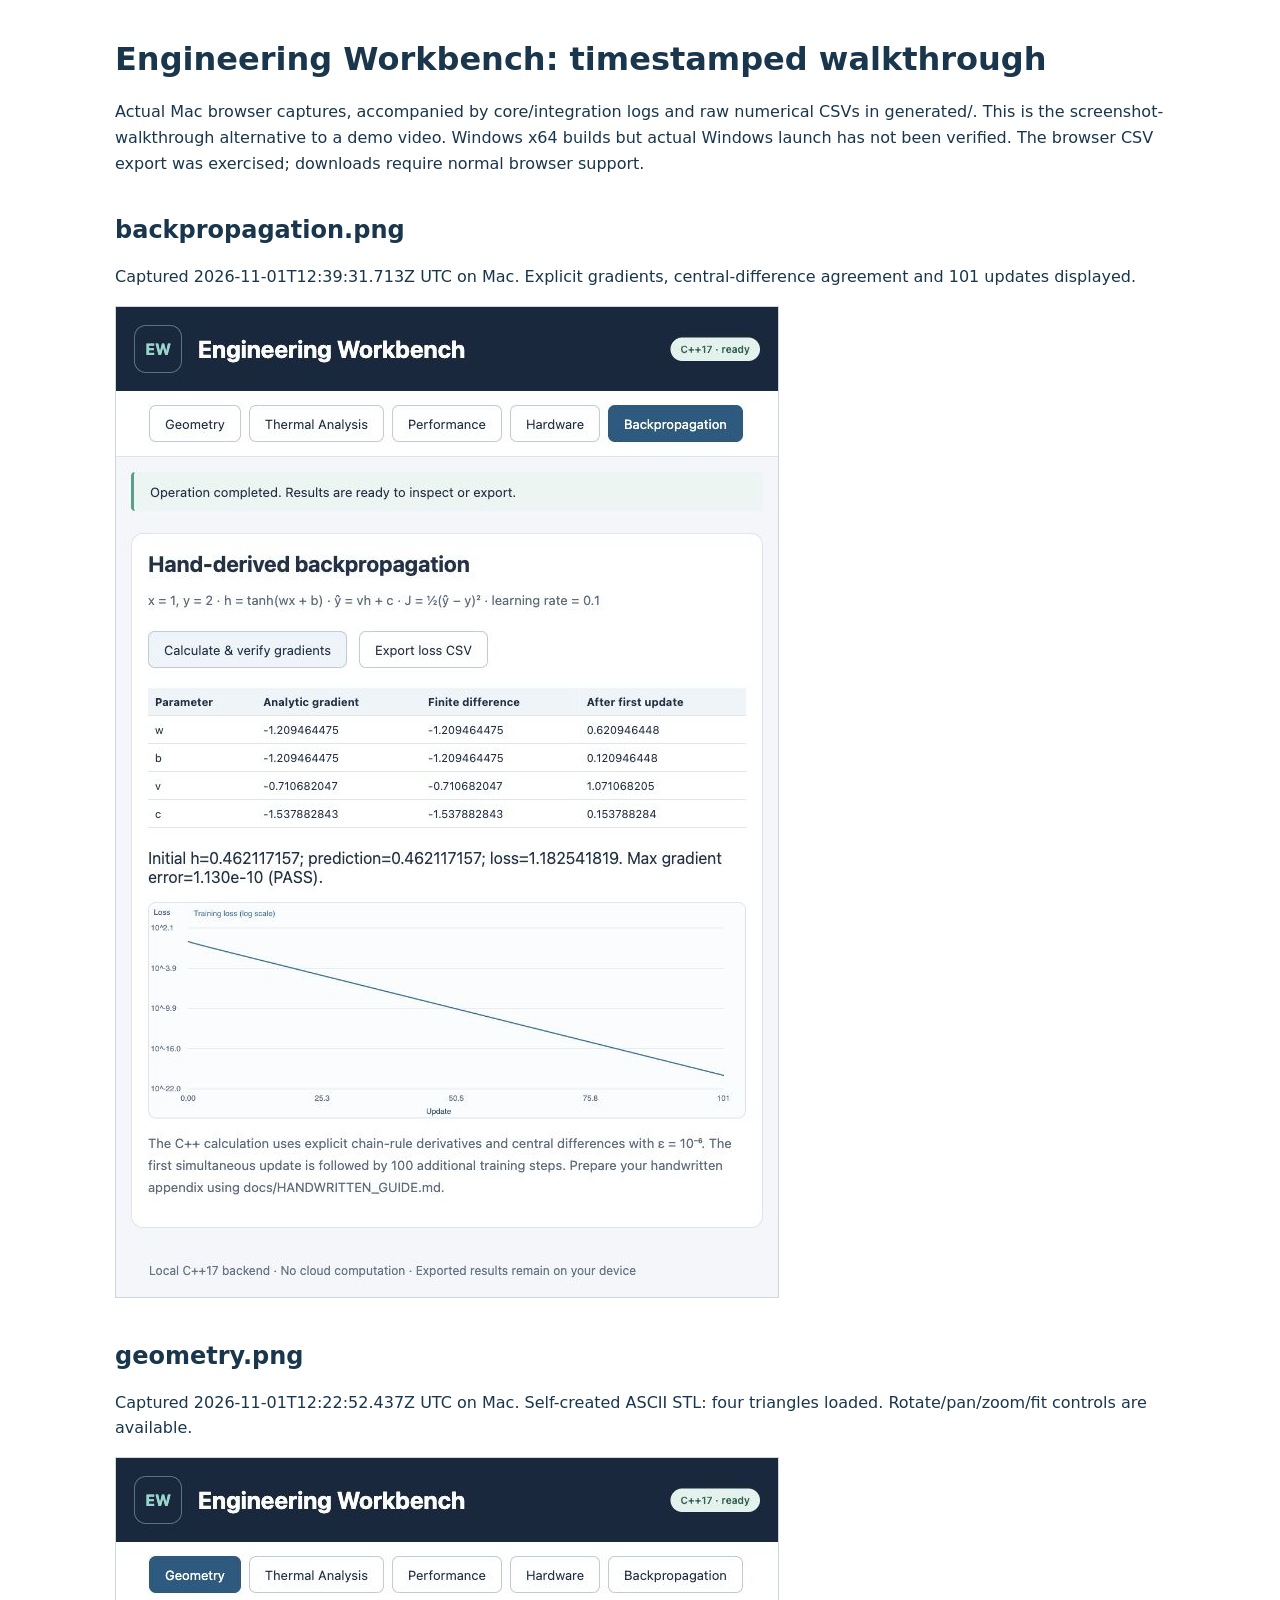
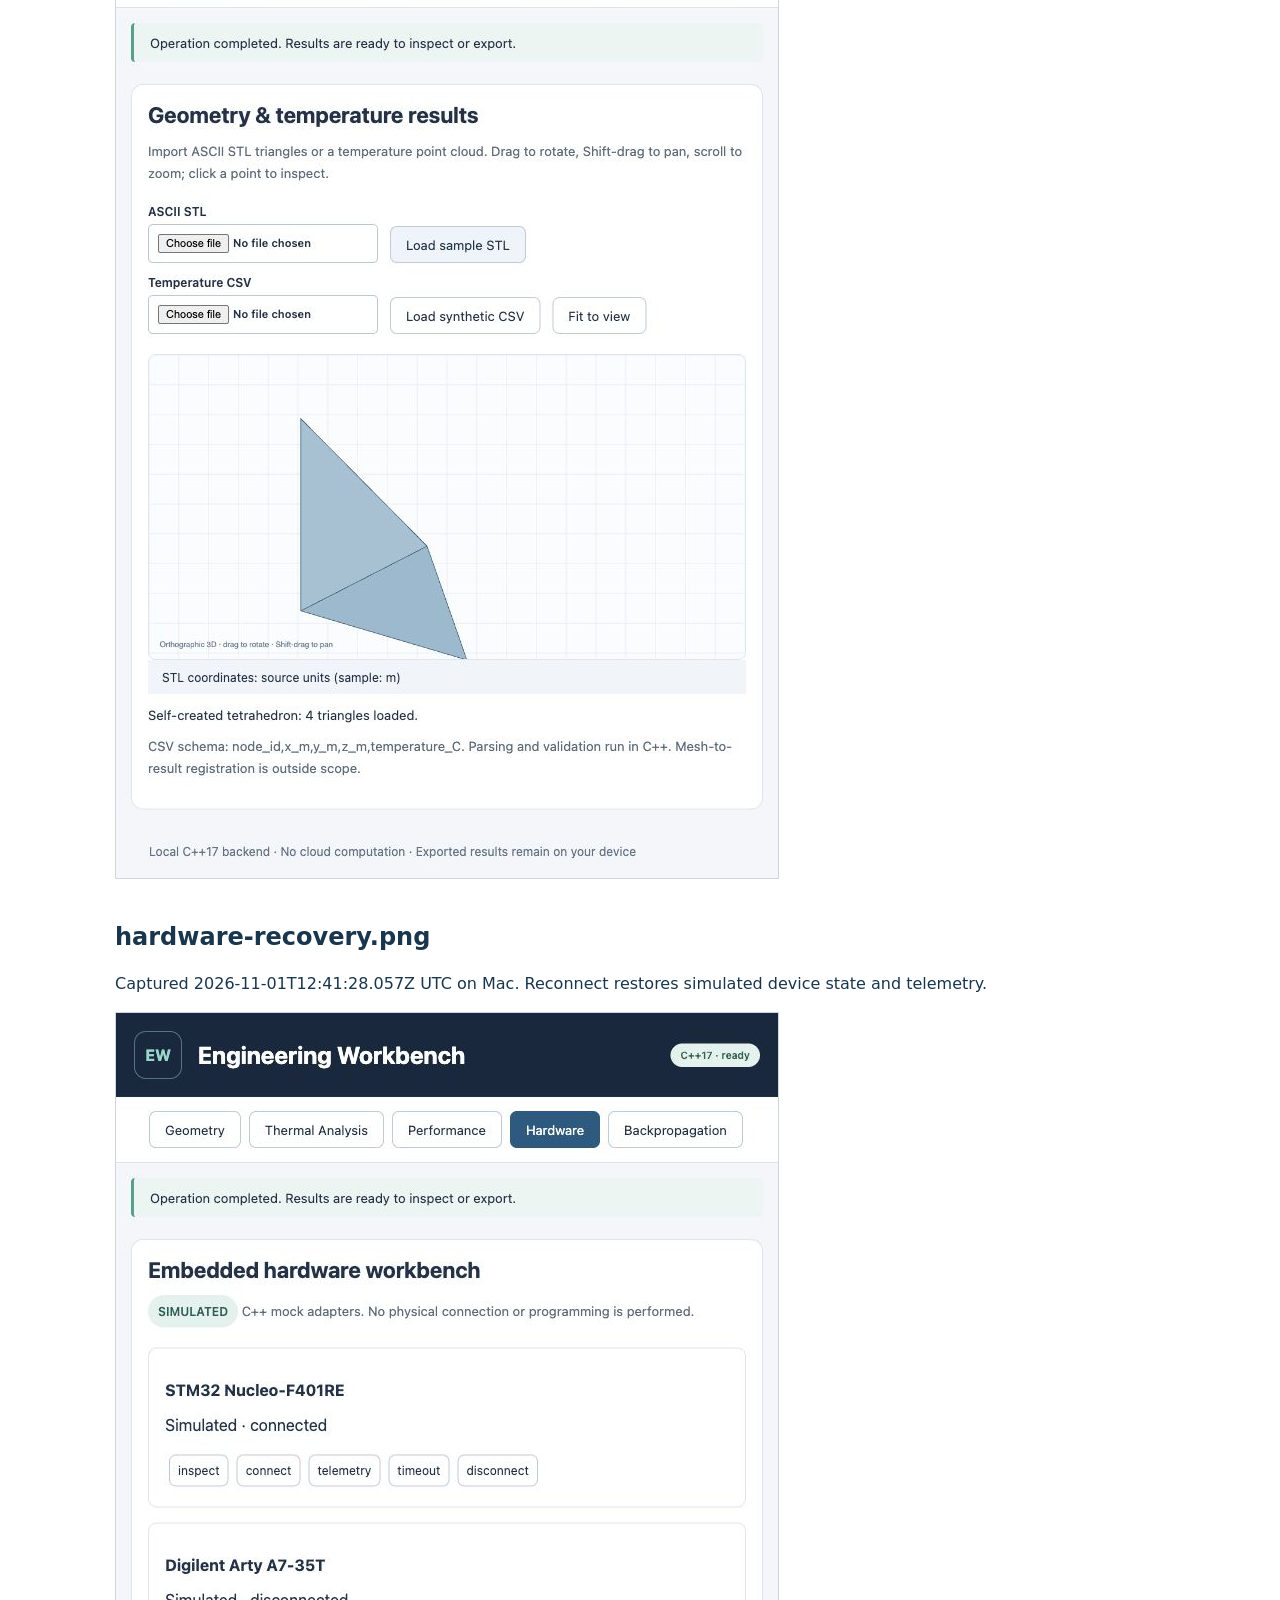
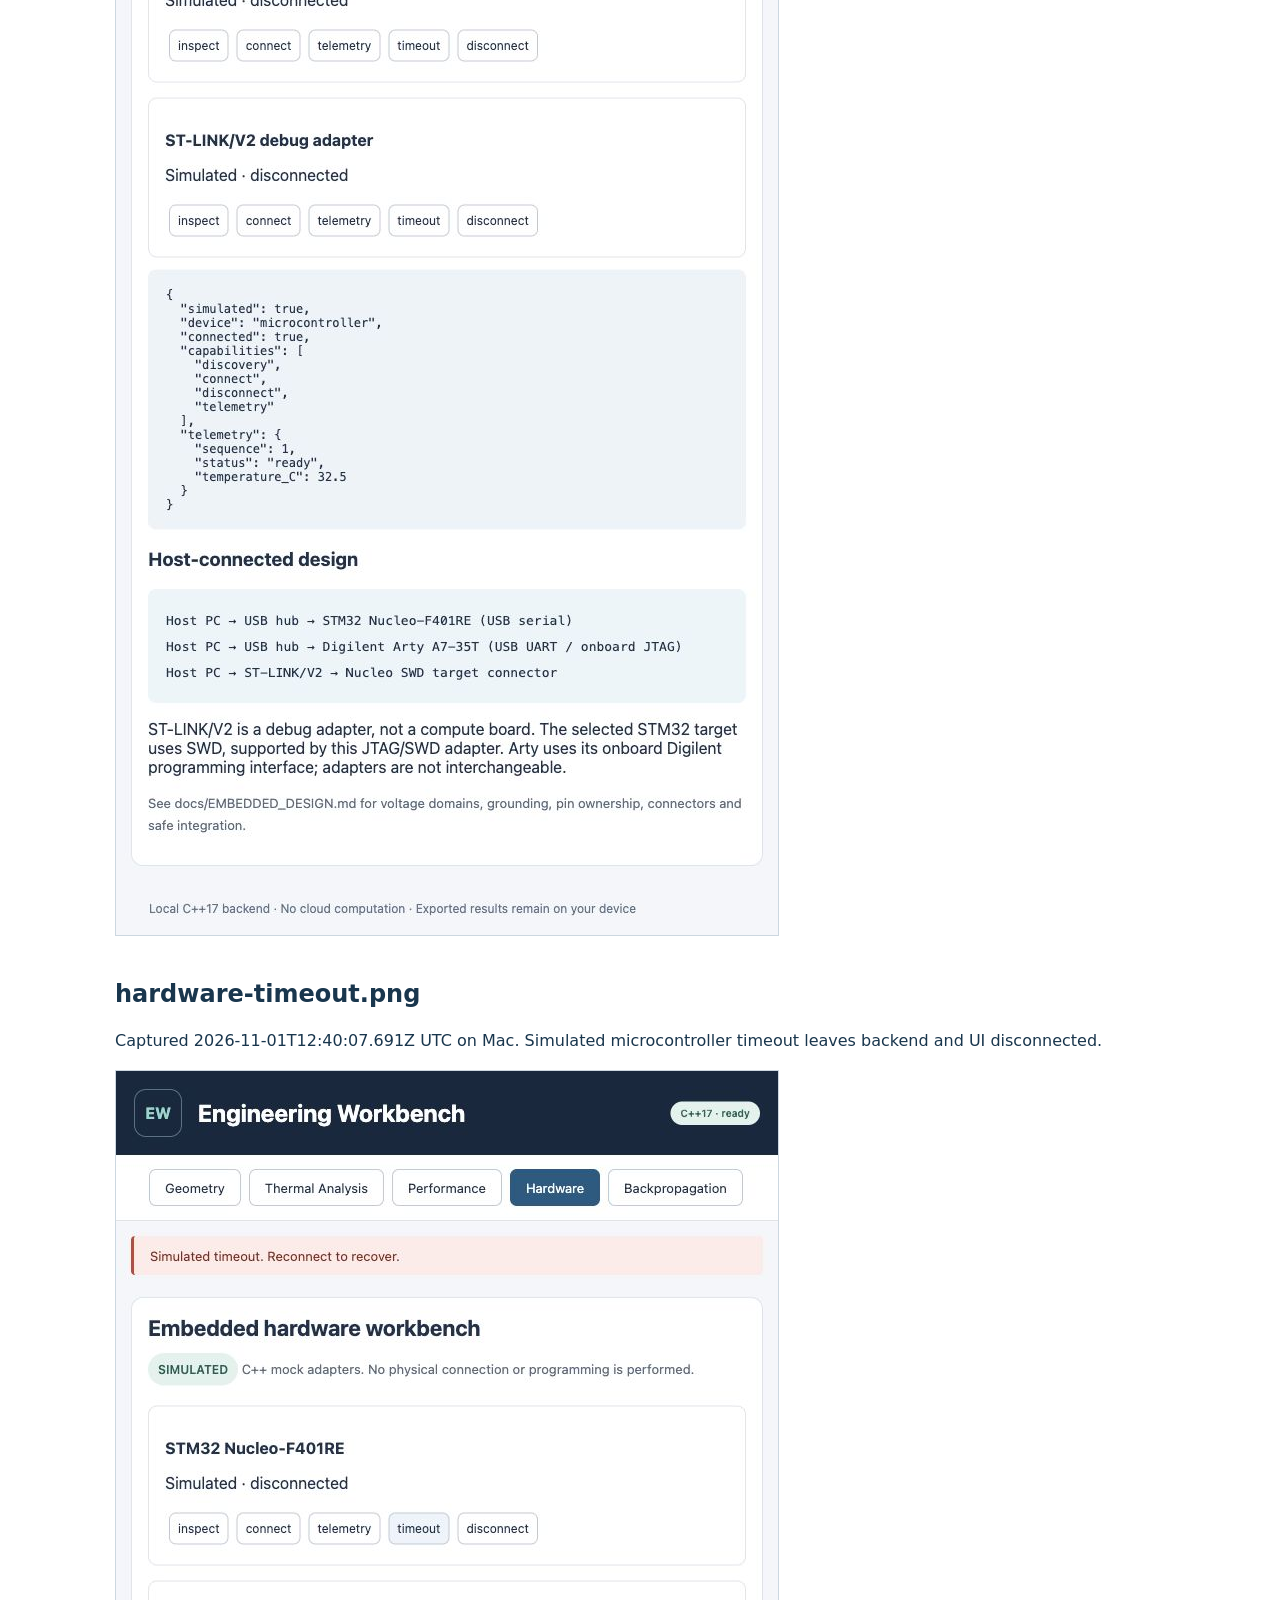
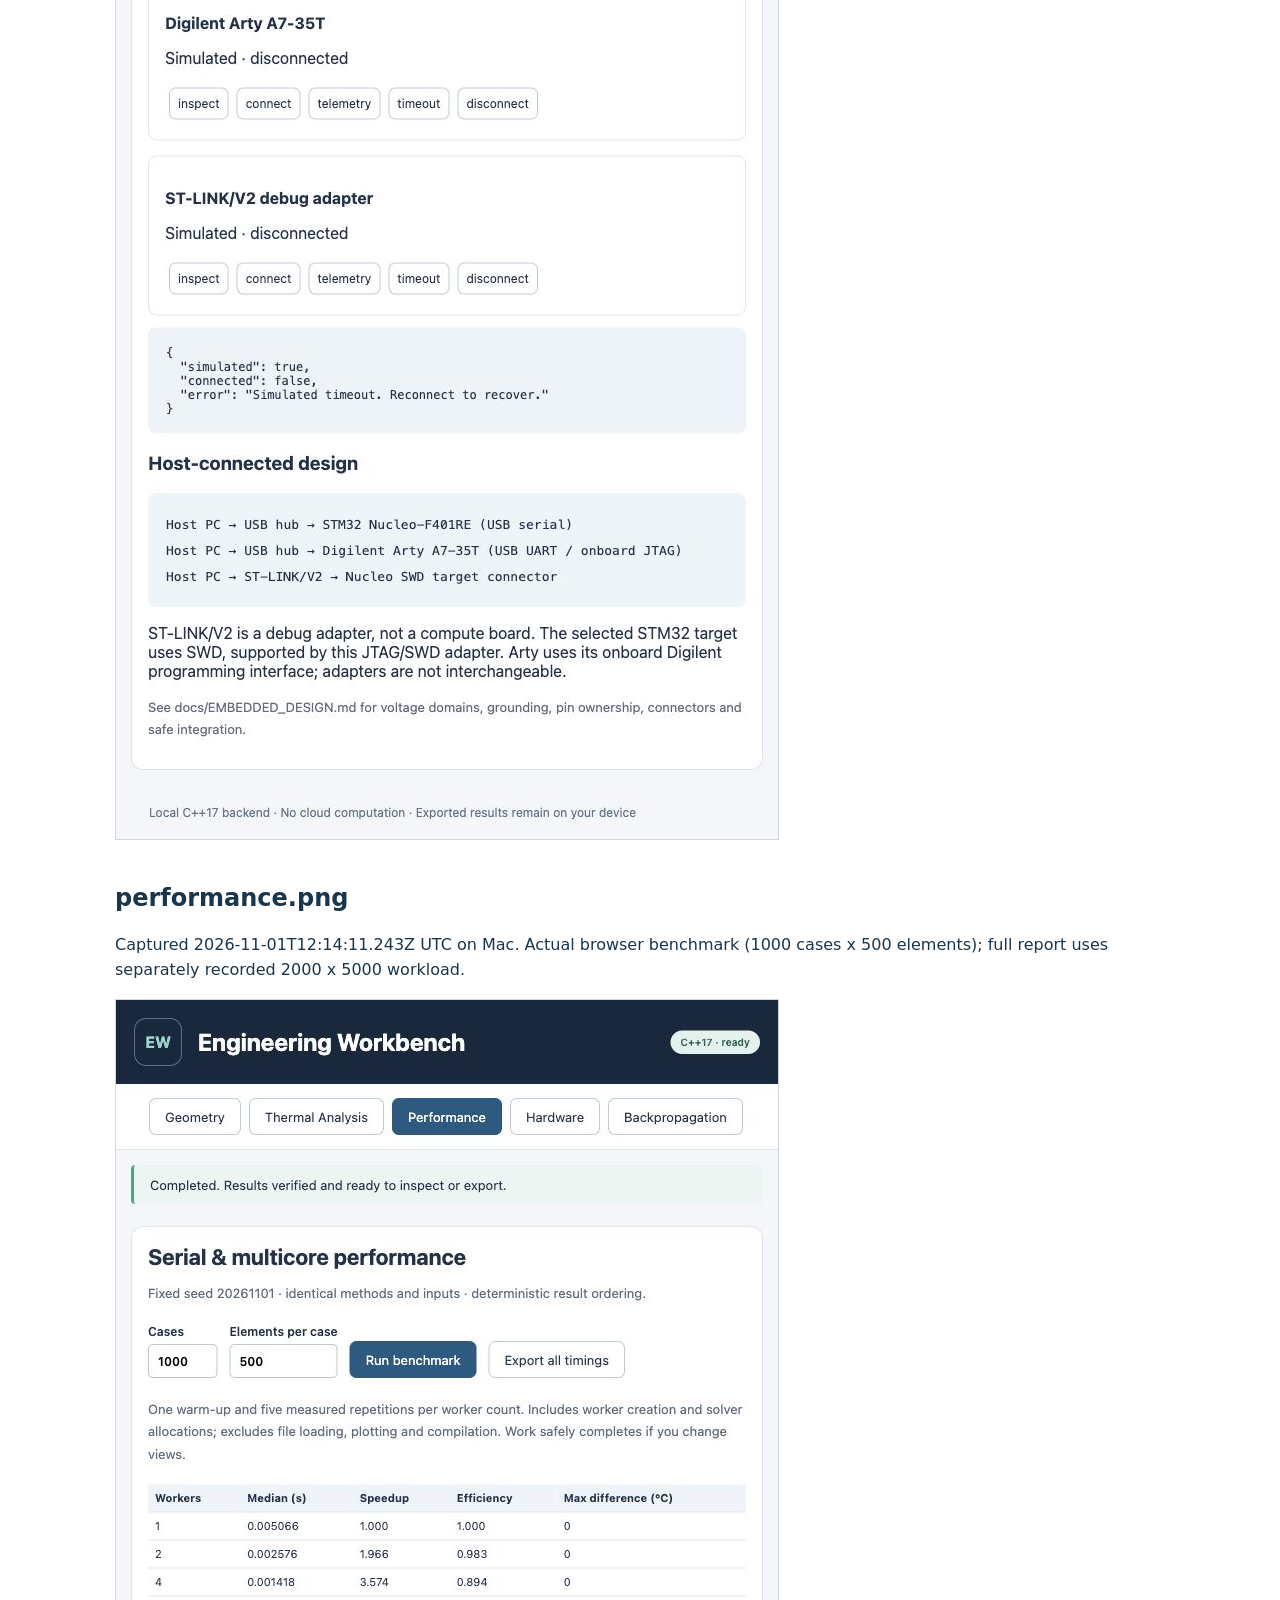
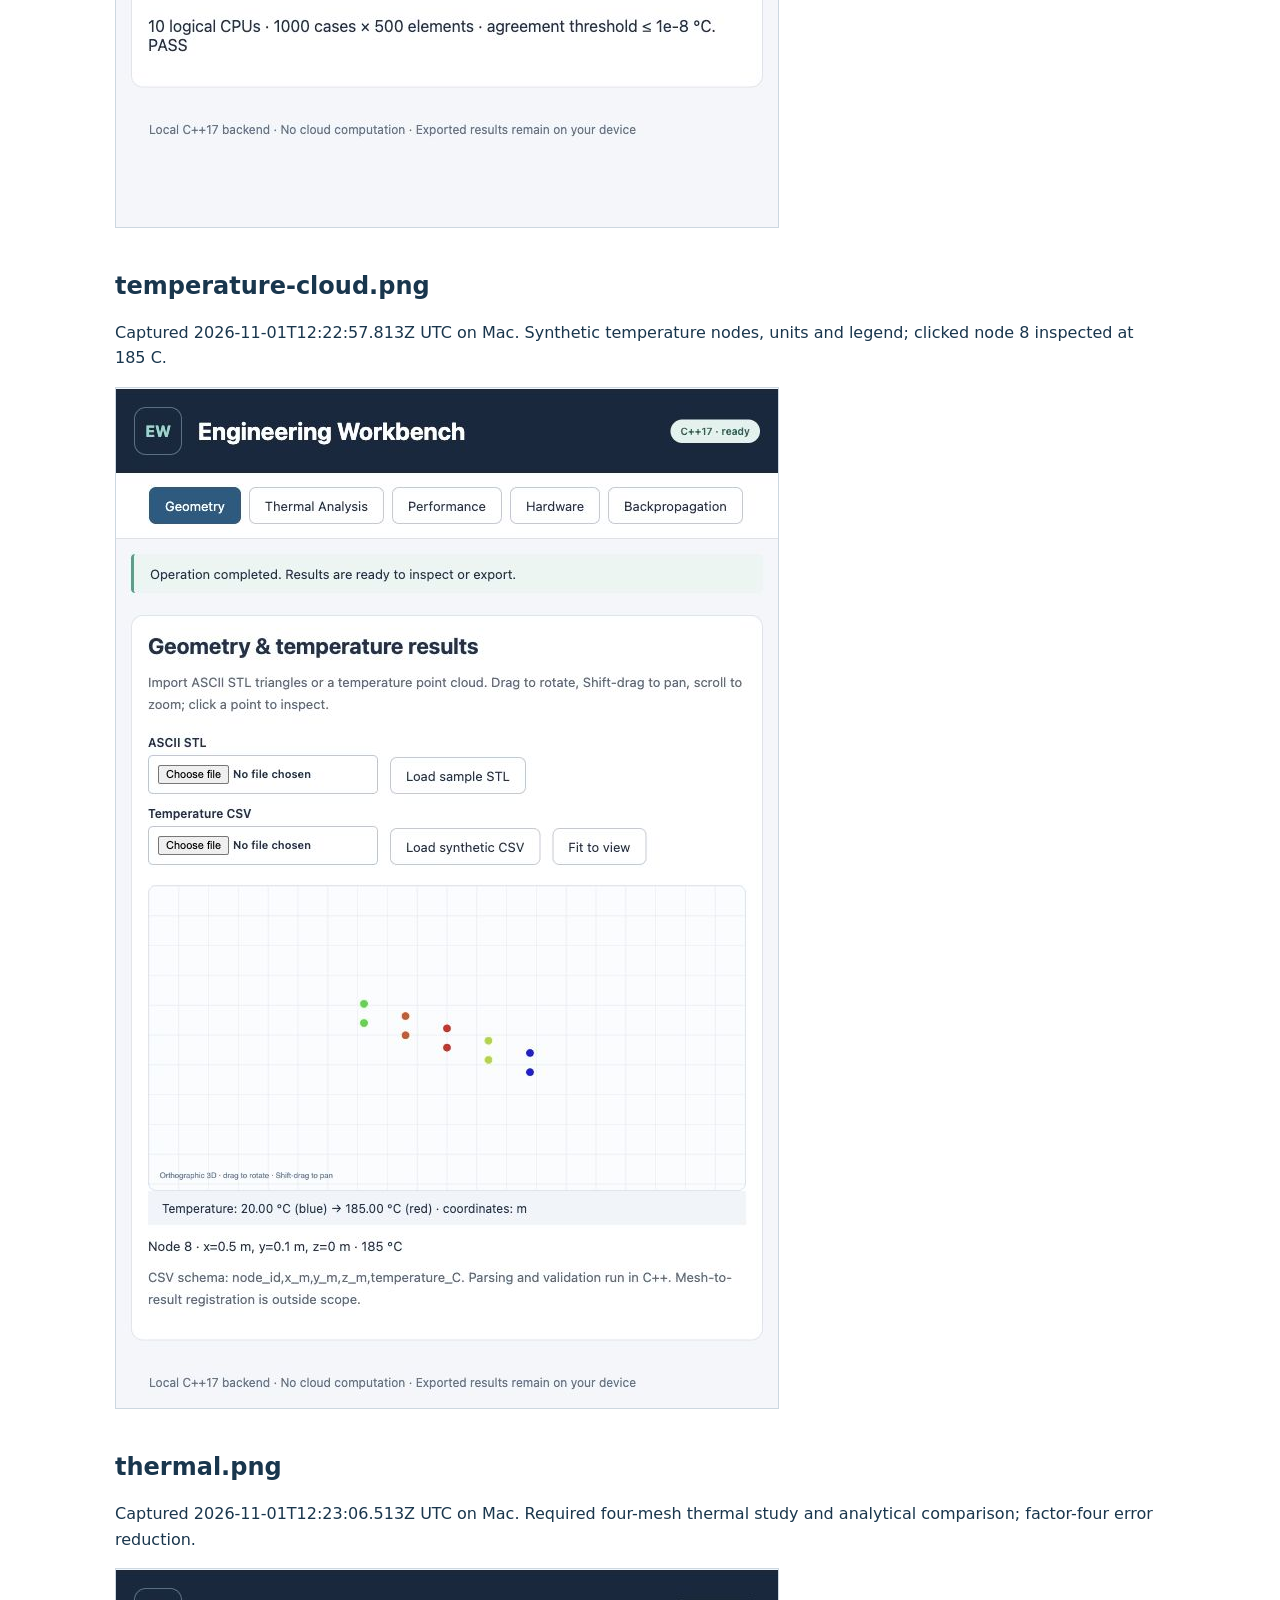
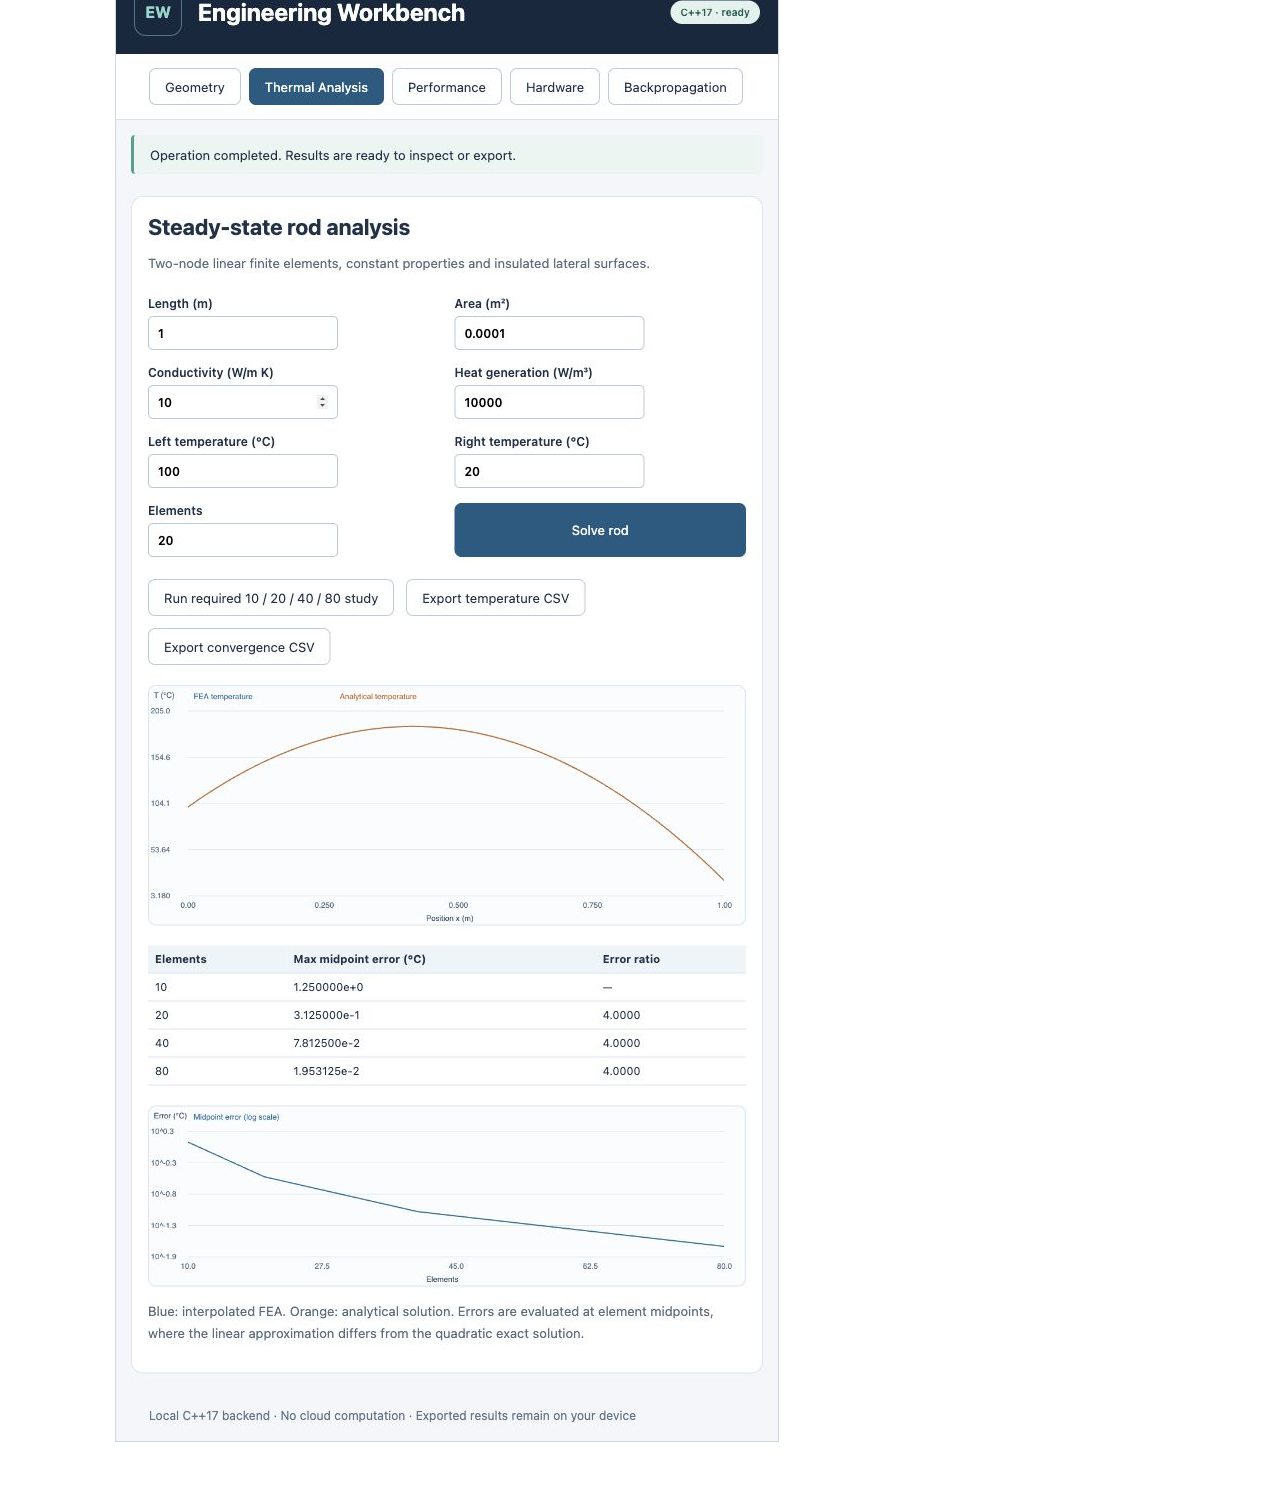
==== results/WALKTHROUGH.html @ 18261612 "Review integration, harden inputs, verify recovery and add reproducible evidence" ====
<!doctype html><html lang="en"><meta charset="utf-8"><title>Workbench demonstration evidence</title><style>body{font:16px system-ui;max-width:1050px;margin:40px auto;color:#19364d}img{max-width:100%;border:1px solid #ccd7e0}section{margin:40px 0}p{line-height:1.6}</style><h1>Engineering Workbench: timestamped walkthrough</h1><p>Actual Mac browser captures, accompanied by core/integration logs and raw numerical CSVs in generated/. This is the screenshot-walkthrough alternative to a demo video. Windows x64 builds but actual Windows launch has not been verified. The browser CSV export was exercised; downloads require normal browser support.</p><section><h2>backpropagation.png</h2><p>Captured 2026-11-01T12:39:31.713Z UTC on Mac. Explicit gradients, central-difference agreement and 101 updates displayed.</p><img src="screenshots/backpropagation.png" alt="backpropagation.png"></section>
<section><h2>geometry.png</h2><p>Captured 2026-11-01T12:22:52.437Z UTC on Mac. Self-created ASCII STL: four triangles loaded. Rotate/pan/zoom/fit controls are available.</p><img src="screenshots/geometry.png" alt="geometry.png"></section>
<section><h2>hardware-recovery.png</h2><p>Captured 2026-11-01T12:41:28.057Z UTC on Mac. Reconnect restores simulated device state and telemetry.</p><img src="screenshots/hardware-recovery.png" alt="hardware-recovery.png"></section>
<section><h2>hardware-timeout.png</h2><p>Captured 2026-11-01T12:40:07.691Z UTC on Mac. Simulated microcontroller timeout leaves backend and UI disconnected.</p><img src="screenshots/hardware-timeout.png" alt="hardware-timeout.png"></section>
<section><h2>performance.png</h2><p>Captured 2026-11-01T12:14:11.243Z UTC on Mac. Actual browser benchmark (1000 cases x 500 elements); full report uses separately recorded 2000 x 5000 workload.</p><img src="screenshots/performance.png" alt="performance.png"></section>
<section><h2>temperature-cloud.png</h2><p>Captured 2026-11-01T12:22:57.813Z UTC on Mac. Synthetic temperature nodes, units and legend; clicked node 8 inspected at 185 C.</p><img src="screenshots/temperature-cloud.png" alt="temperature-cloud.png"></section>
<section><h2>thermal.png</h2><p>Captured 2026-11-01T12:23:06.513Z UTC on Mac. Required four-mesh thermal study and analytical comparison; factor-four error reduction.</p><img src="screenshots/thermal.png" alt="thermal.png"></section></html>
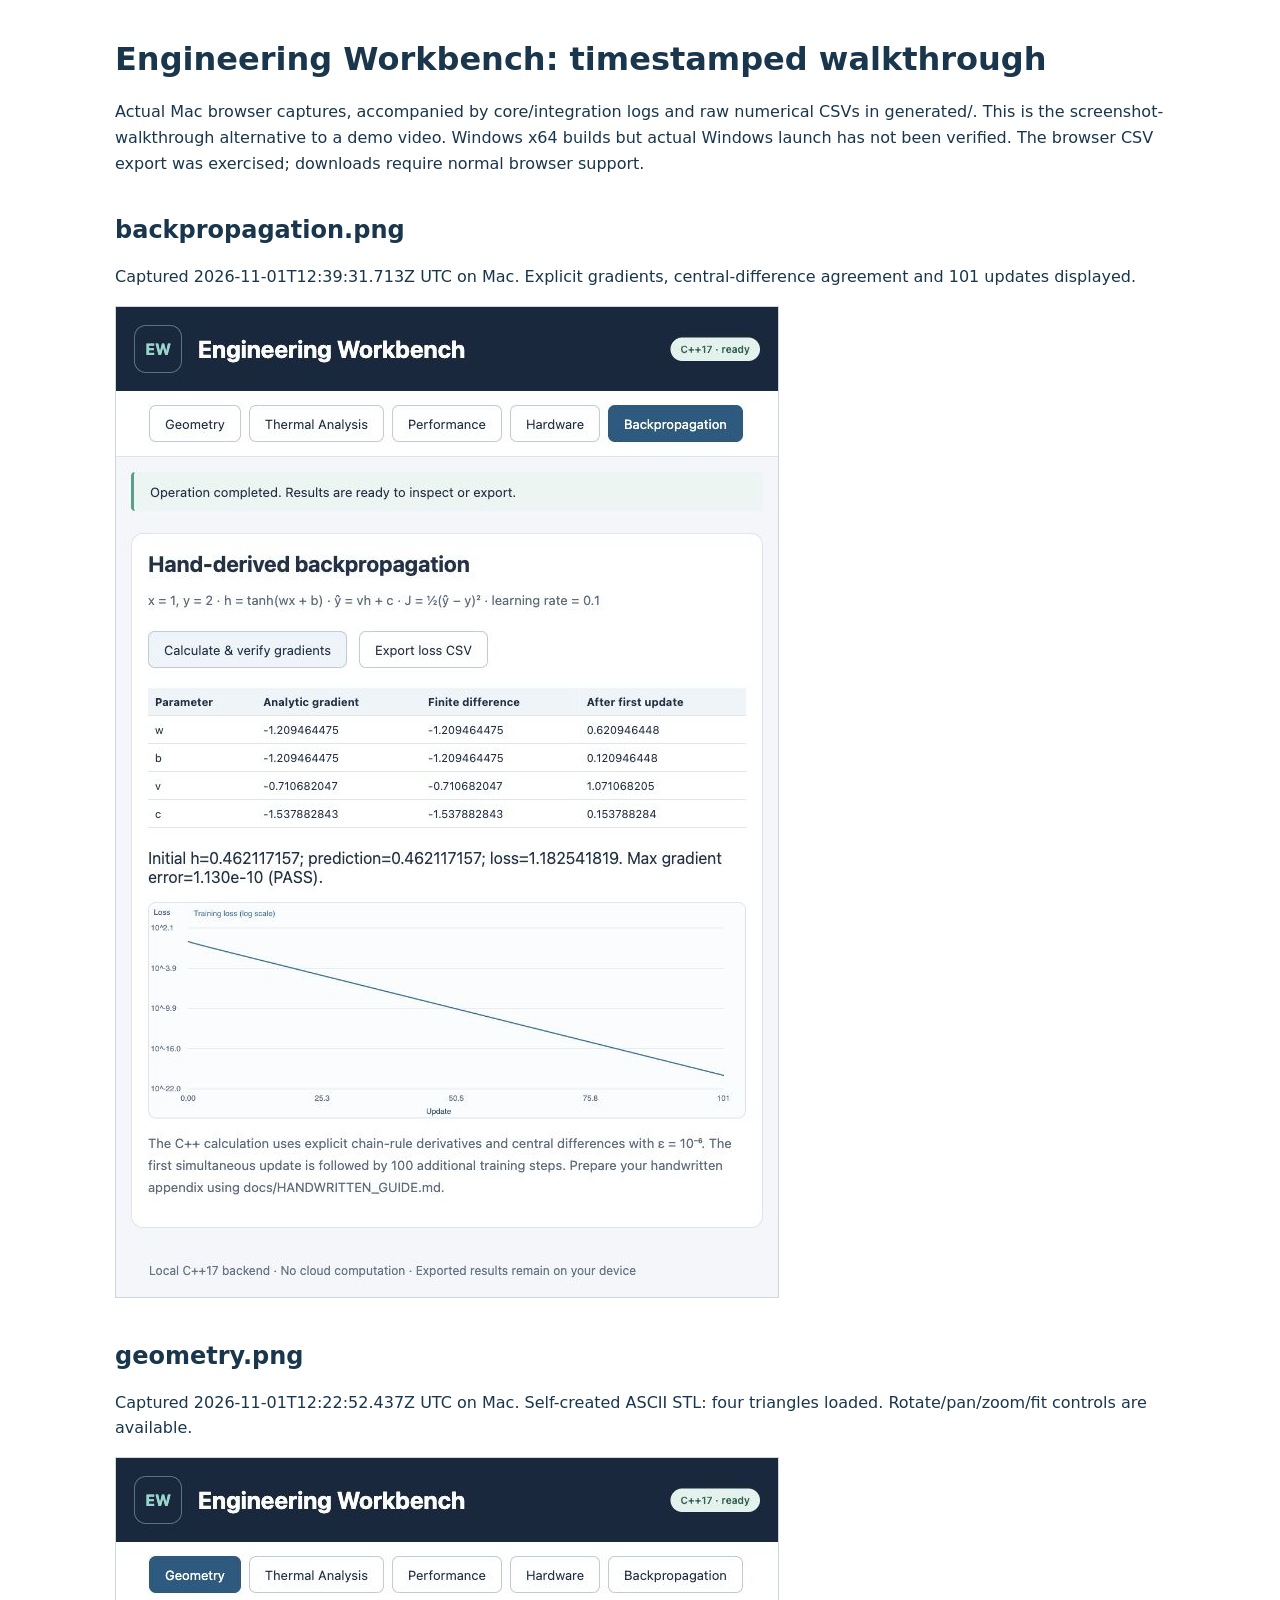
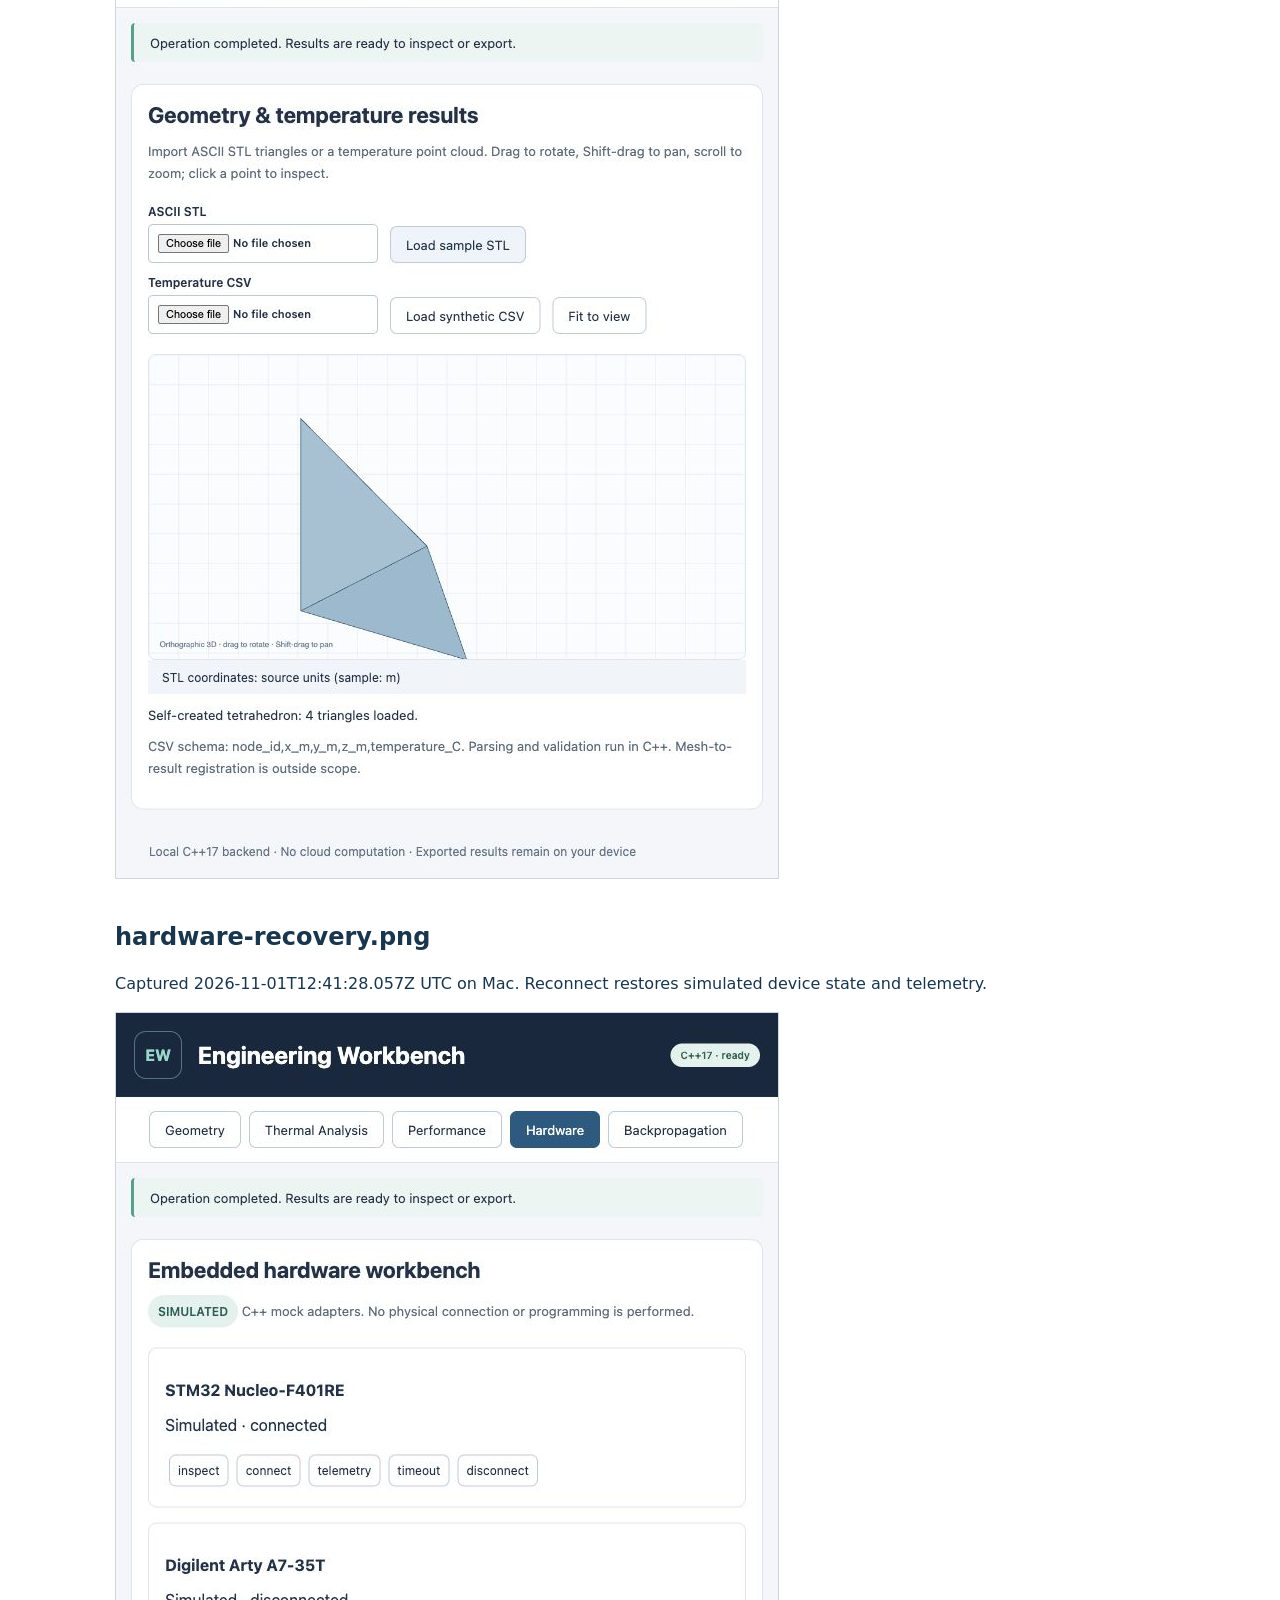
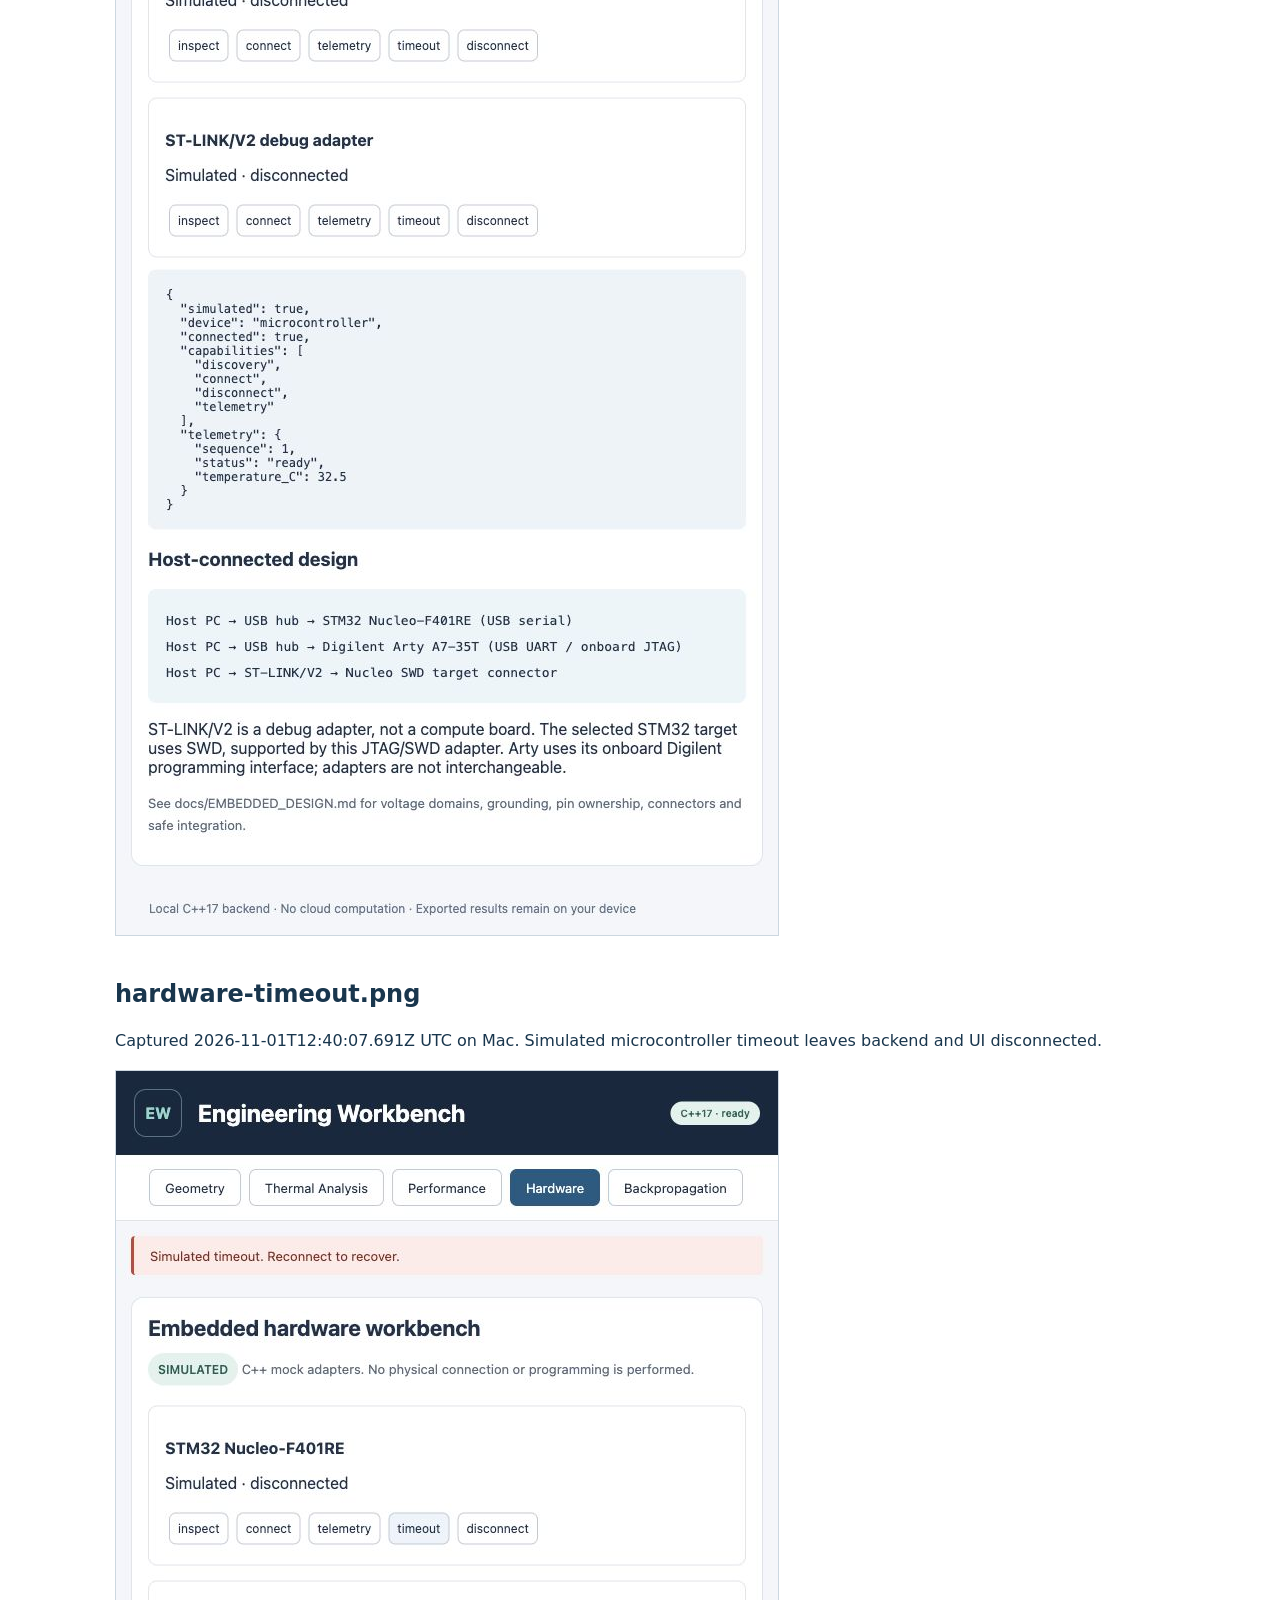
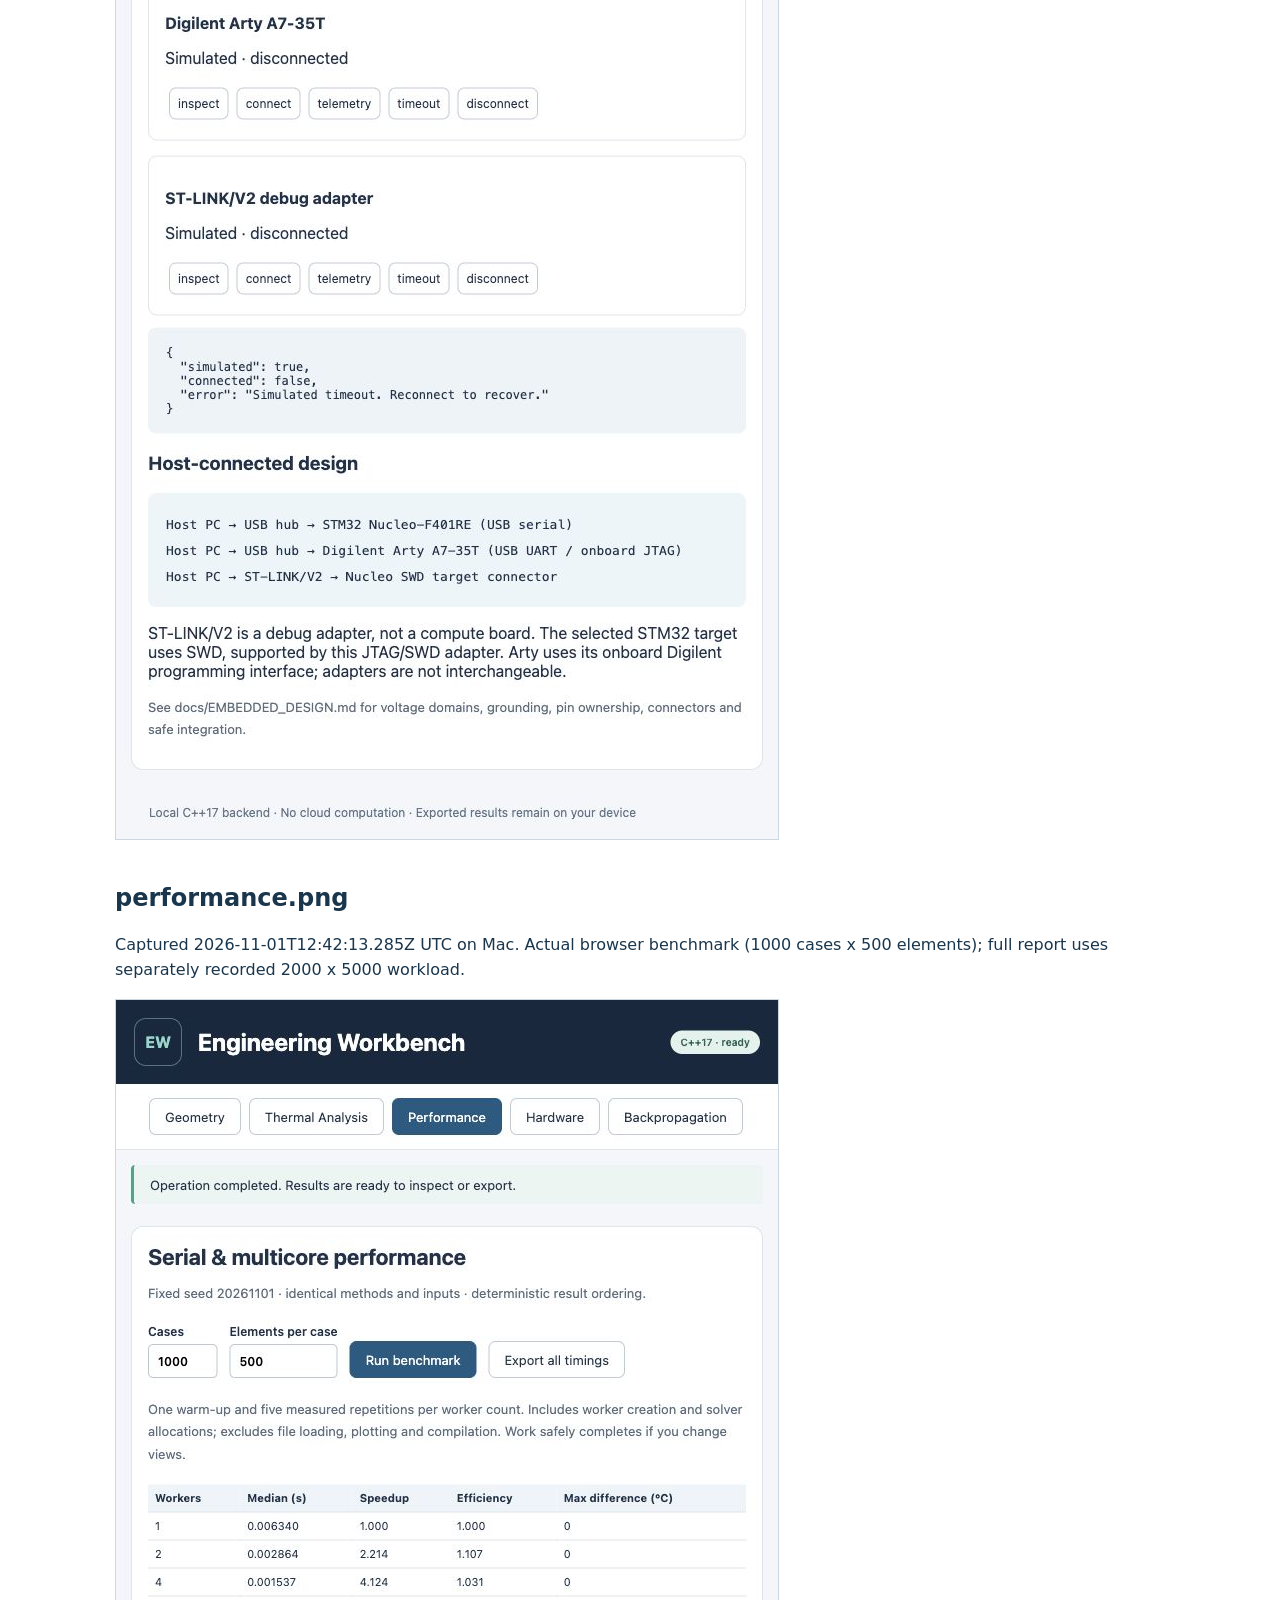
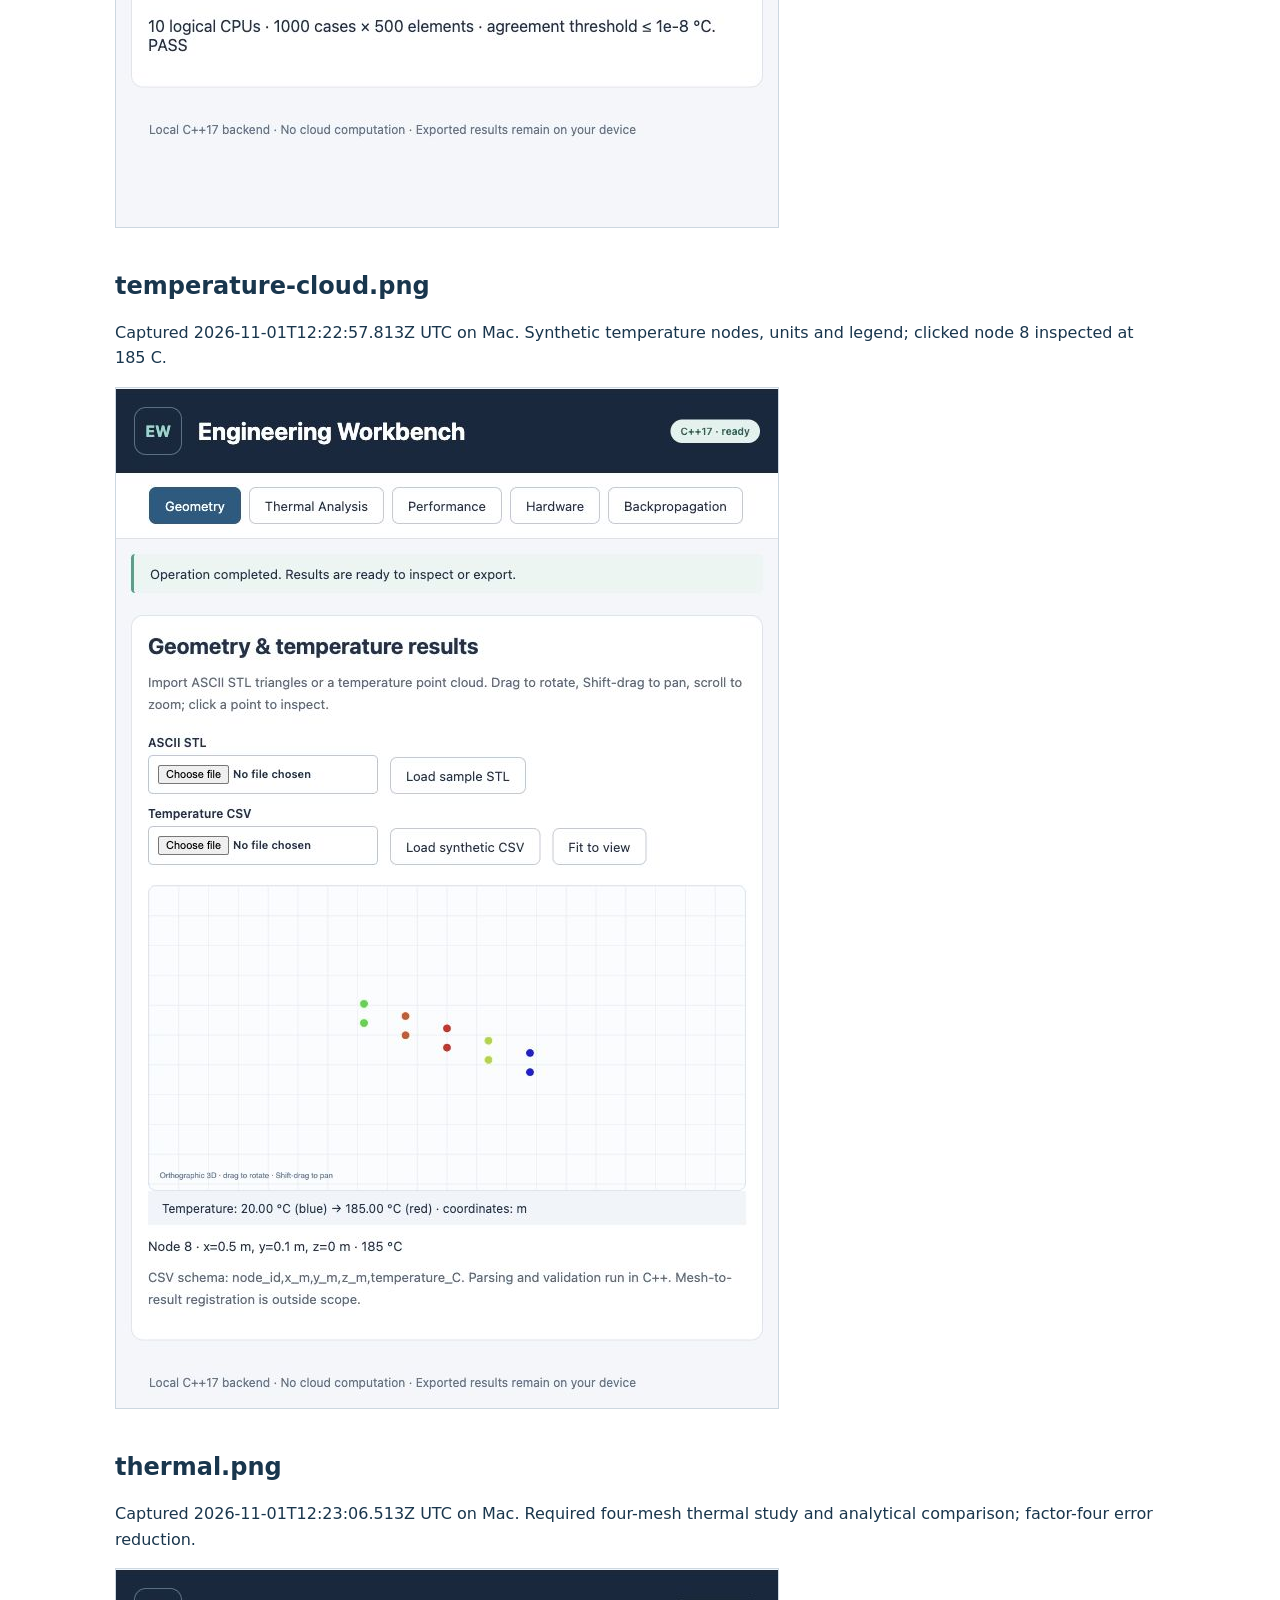
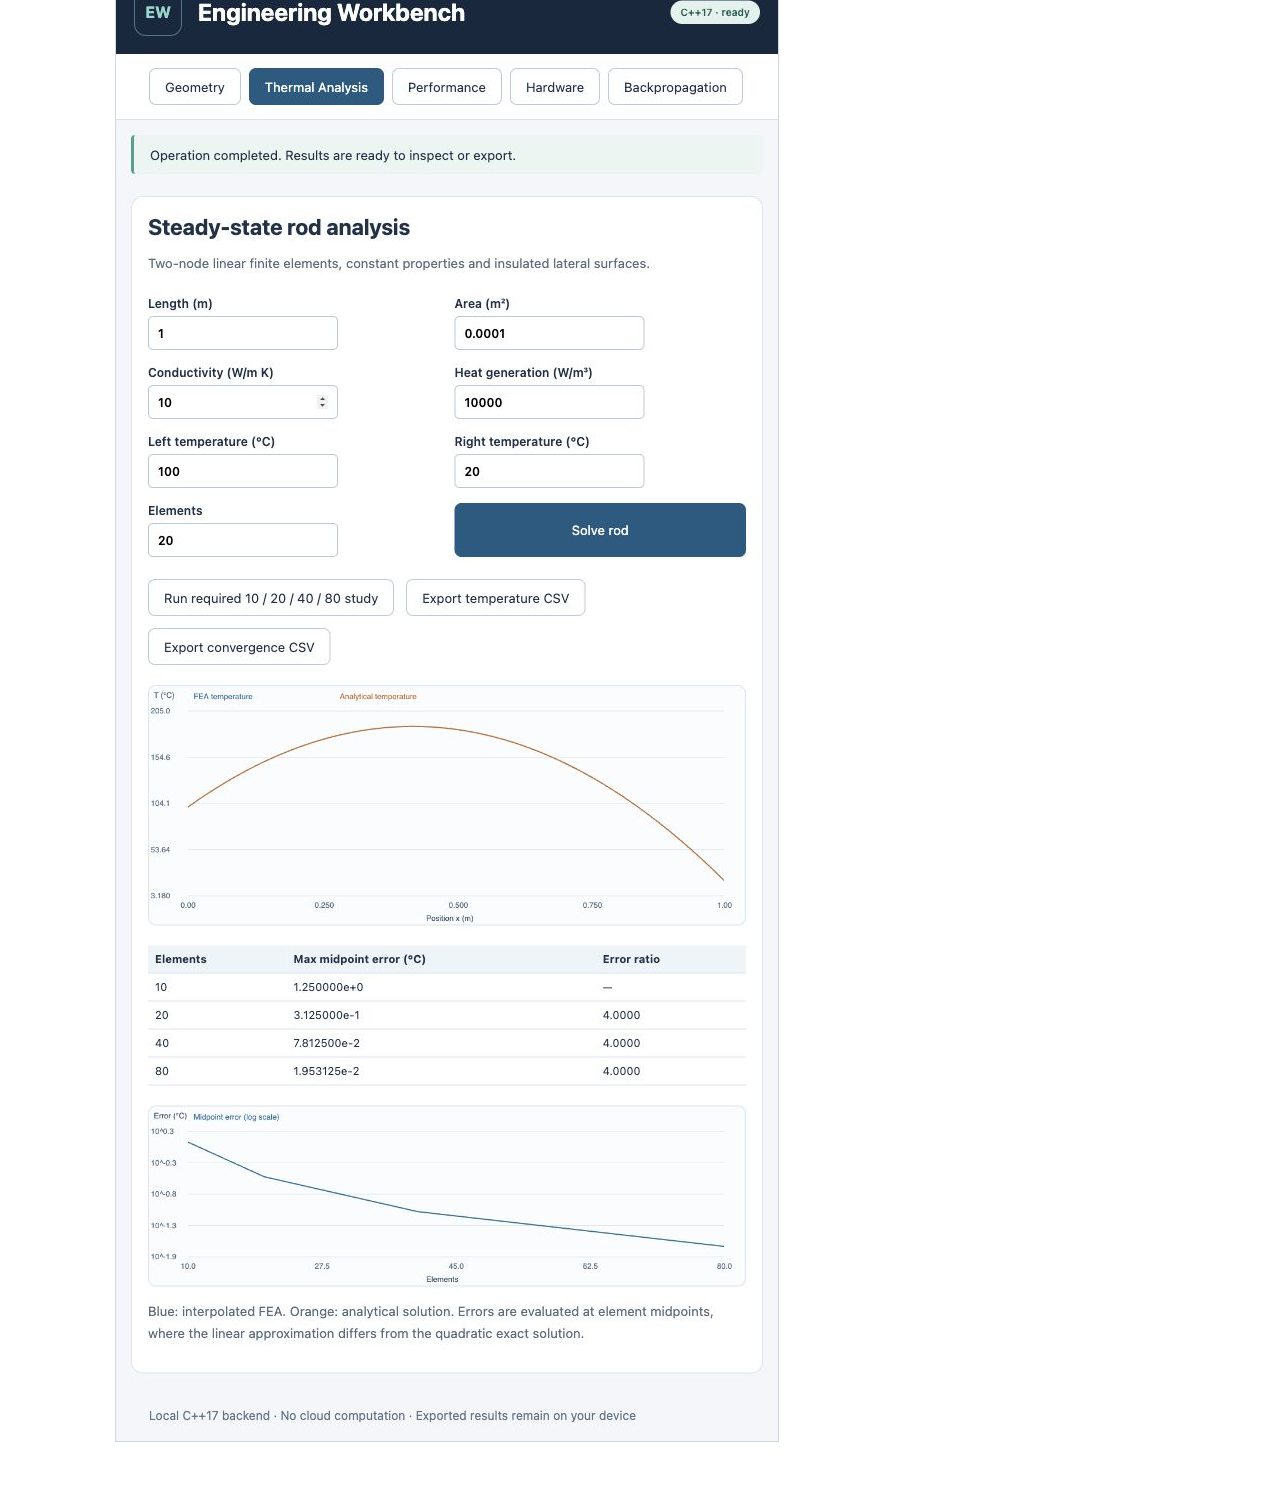
==== commit 91b92ade: "Prepare extraction audit and refresh final browser evidence" ====
--- a/results/WALKTHROUGH.html
+++ b/results/WALKTHROUGH.html
@@ -2,6 +2,6 @@
 <section><h2>geometry.png</h2><p>Captured 2026-11-01T12:22:52.437Z UTC on Mac. Self-created ASCII STL: four triangles loaded. Rotate/pan/zoom/fit controls are available.</p><img src="screenshots/geometry.png" alt="geometry.png"></section>
 <section><h2>hardware-recovery.png</h2><p>Captured 2026-11-01T12:41:28.057Z UTC on Mac. Reconnect restores simulated device state and telemetry.</p><img src="screenshots/hardware-recovery.png" alt="hardware-recovery.png"></section>
 <section><h2>hardware-timeout.png</h2><p>Captured 2026-11-01T12:40:07.691Z UTC on Mac. Simulated microcontroller timeout leaves backend and UI disconnected.</p><img src="screenshots/hardware-timeout.png" alt="hardware-timeout.png"></section>
-<section><h2>performance.png</h2><p>Captured 2026-11-01T12:14:11.243Z UTC on Mac. Actual browser benchmark (1000 cases x 500 elements); full report uses separately recorded 2000 x 5000 workload.</p><img src="screenshots/performance.png" alt="performance.png"></section>
+<section><h2>performance.png</h2><p>Captured 2026-11-01T12:42:13.285Z UTC on Mac. Actual browser benchmark (1000 cases x 500 elements); full report uses separately recorded 2000 x 5000 workload.</p><img src="screenshots/performance.png" alt="performance.png"></section>
 <section><h2>temperature-cloud.png</h2><p>Captured 2026-11-01T12:22:57.813Z UTC on Mac. Synthetic temperature nodes, units and legend; clicked node 8 inspected at 185 C.</p><img src="screenshots/temperature-cloud.png" alt="temperature-cloud.png"></section>
 <section><h2>thermal.png</h2><p>Captured 2026-11-01T12:23:06.513Z UTC on Mac. Required four-mesh thermal study and analytical comparison; factor-four error reduction.</p><img src="screenshots/thermal.png" alt="thermal.png"></section></html>
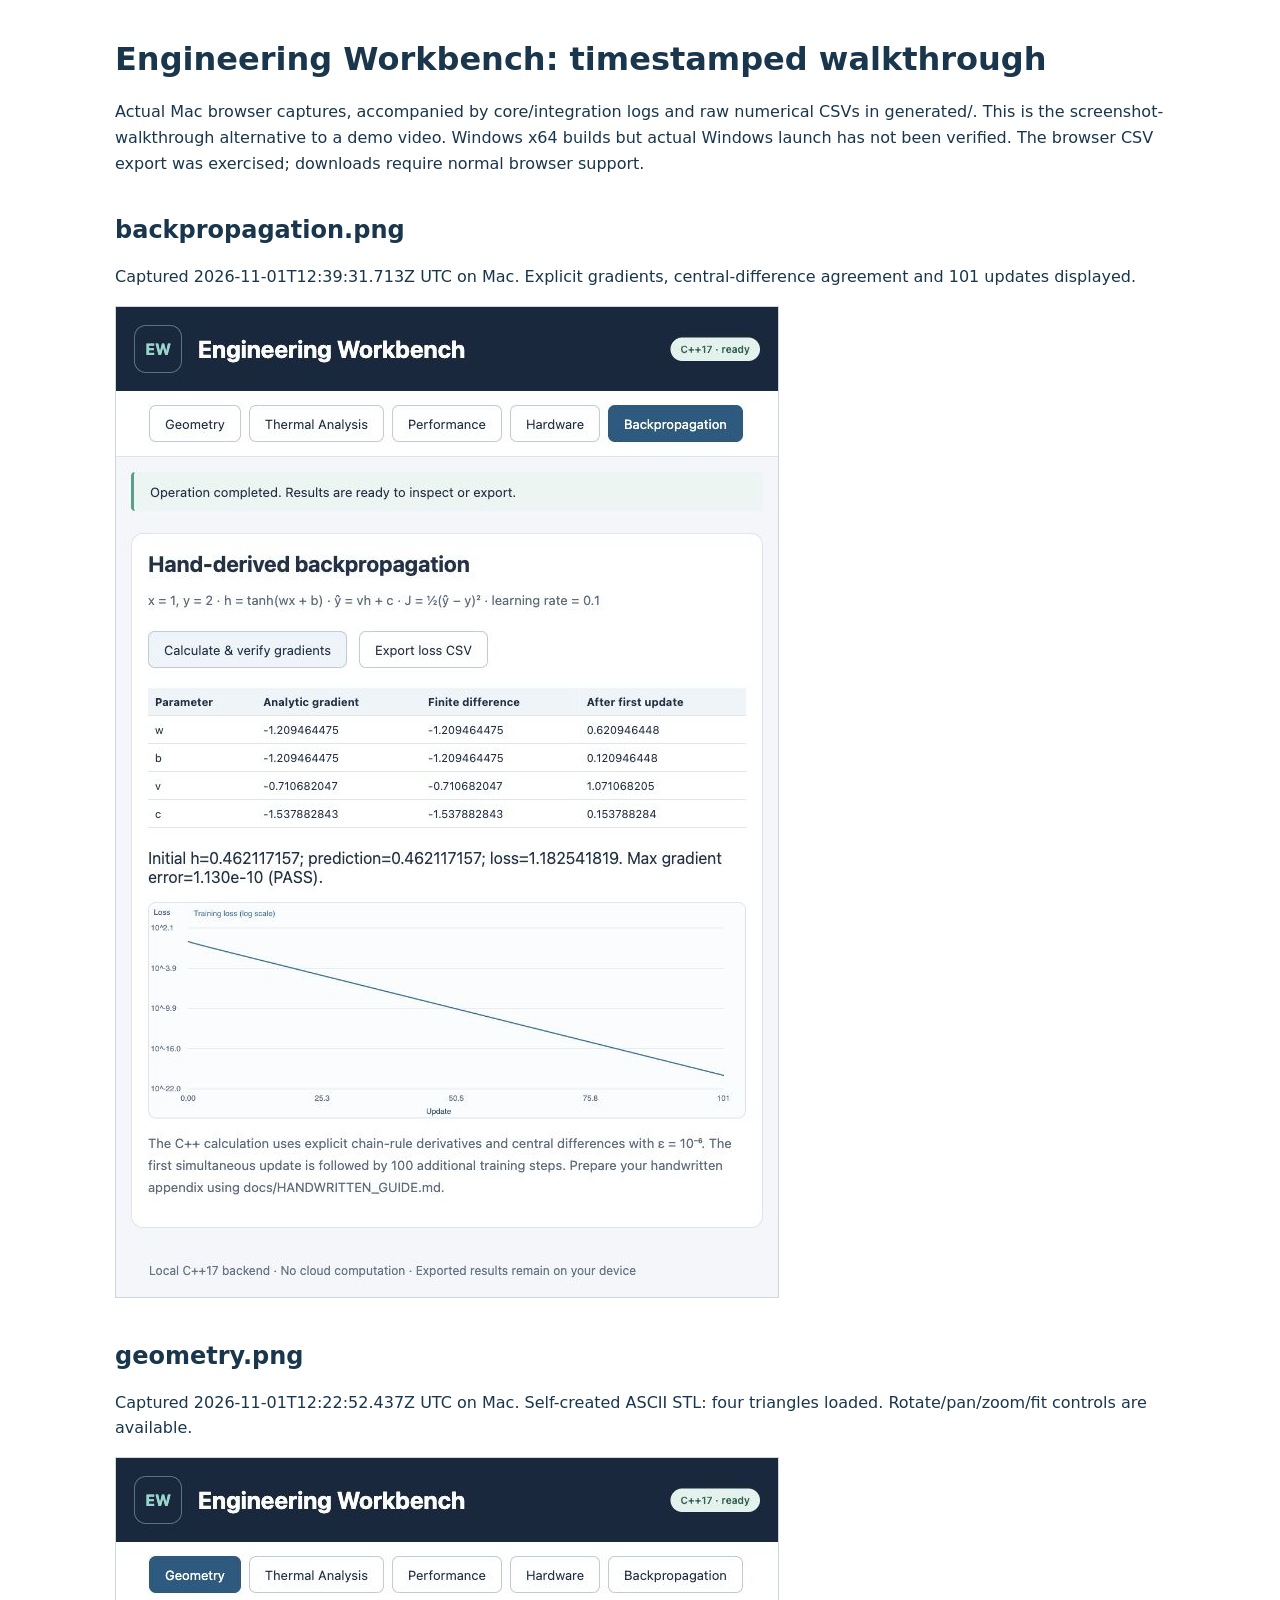
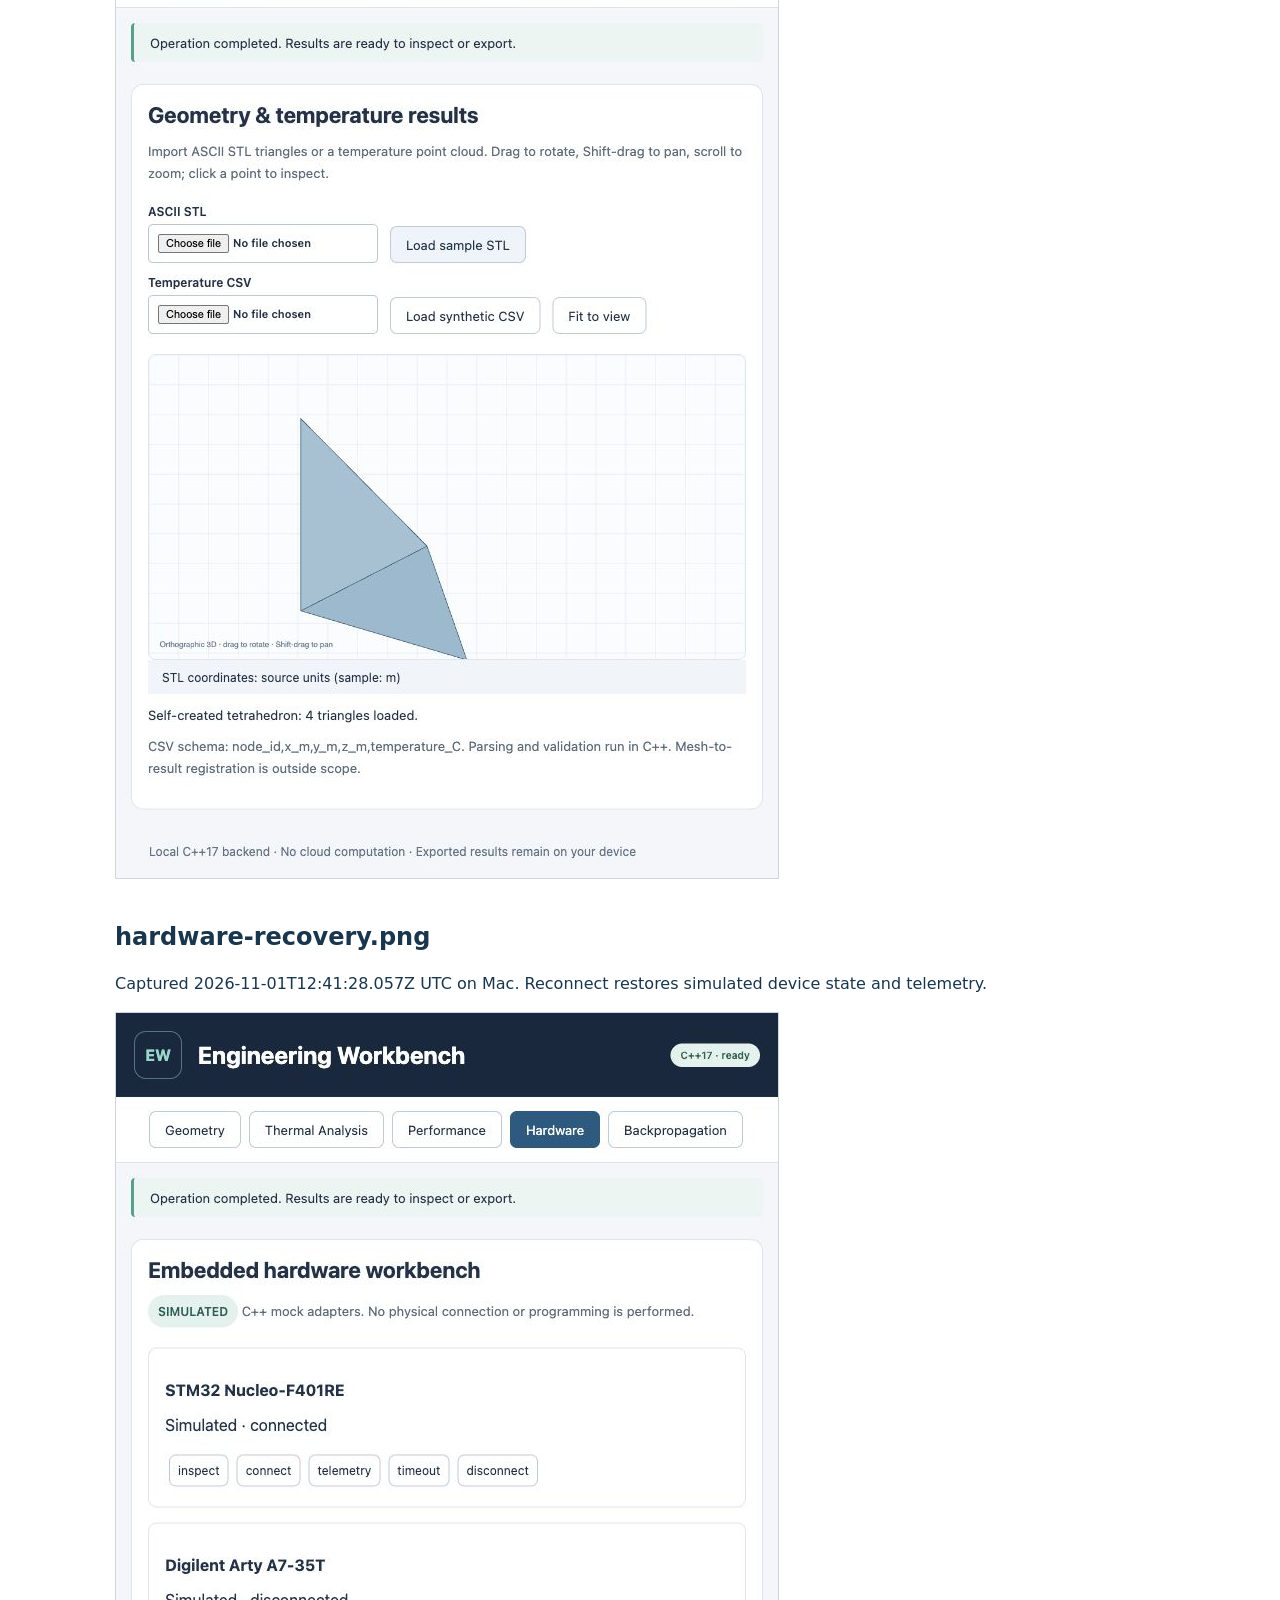
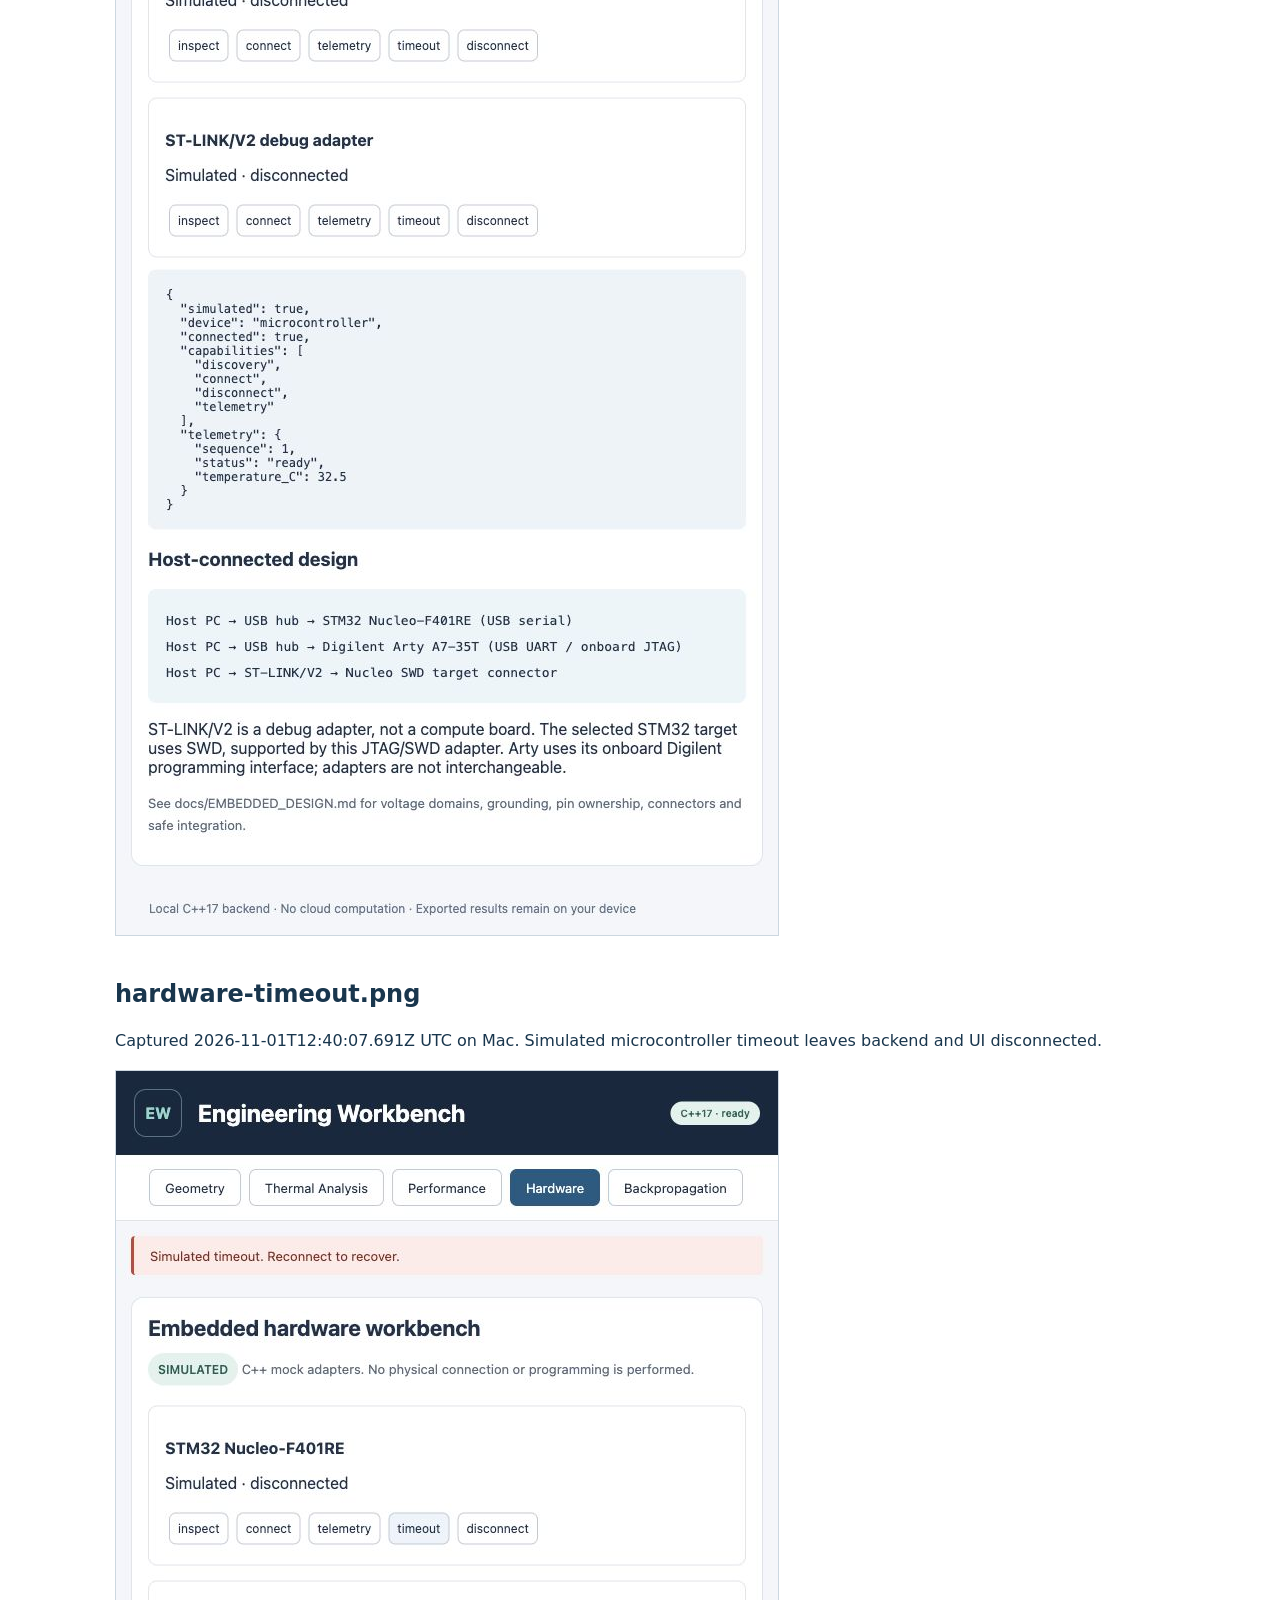
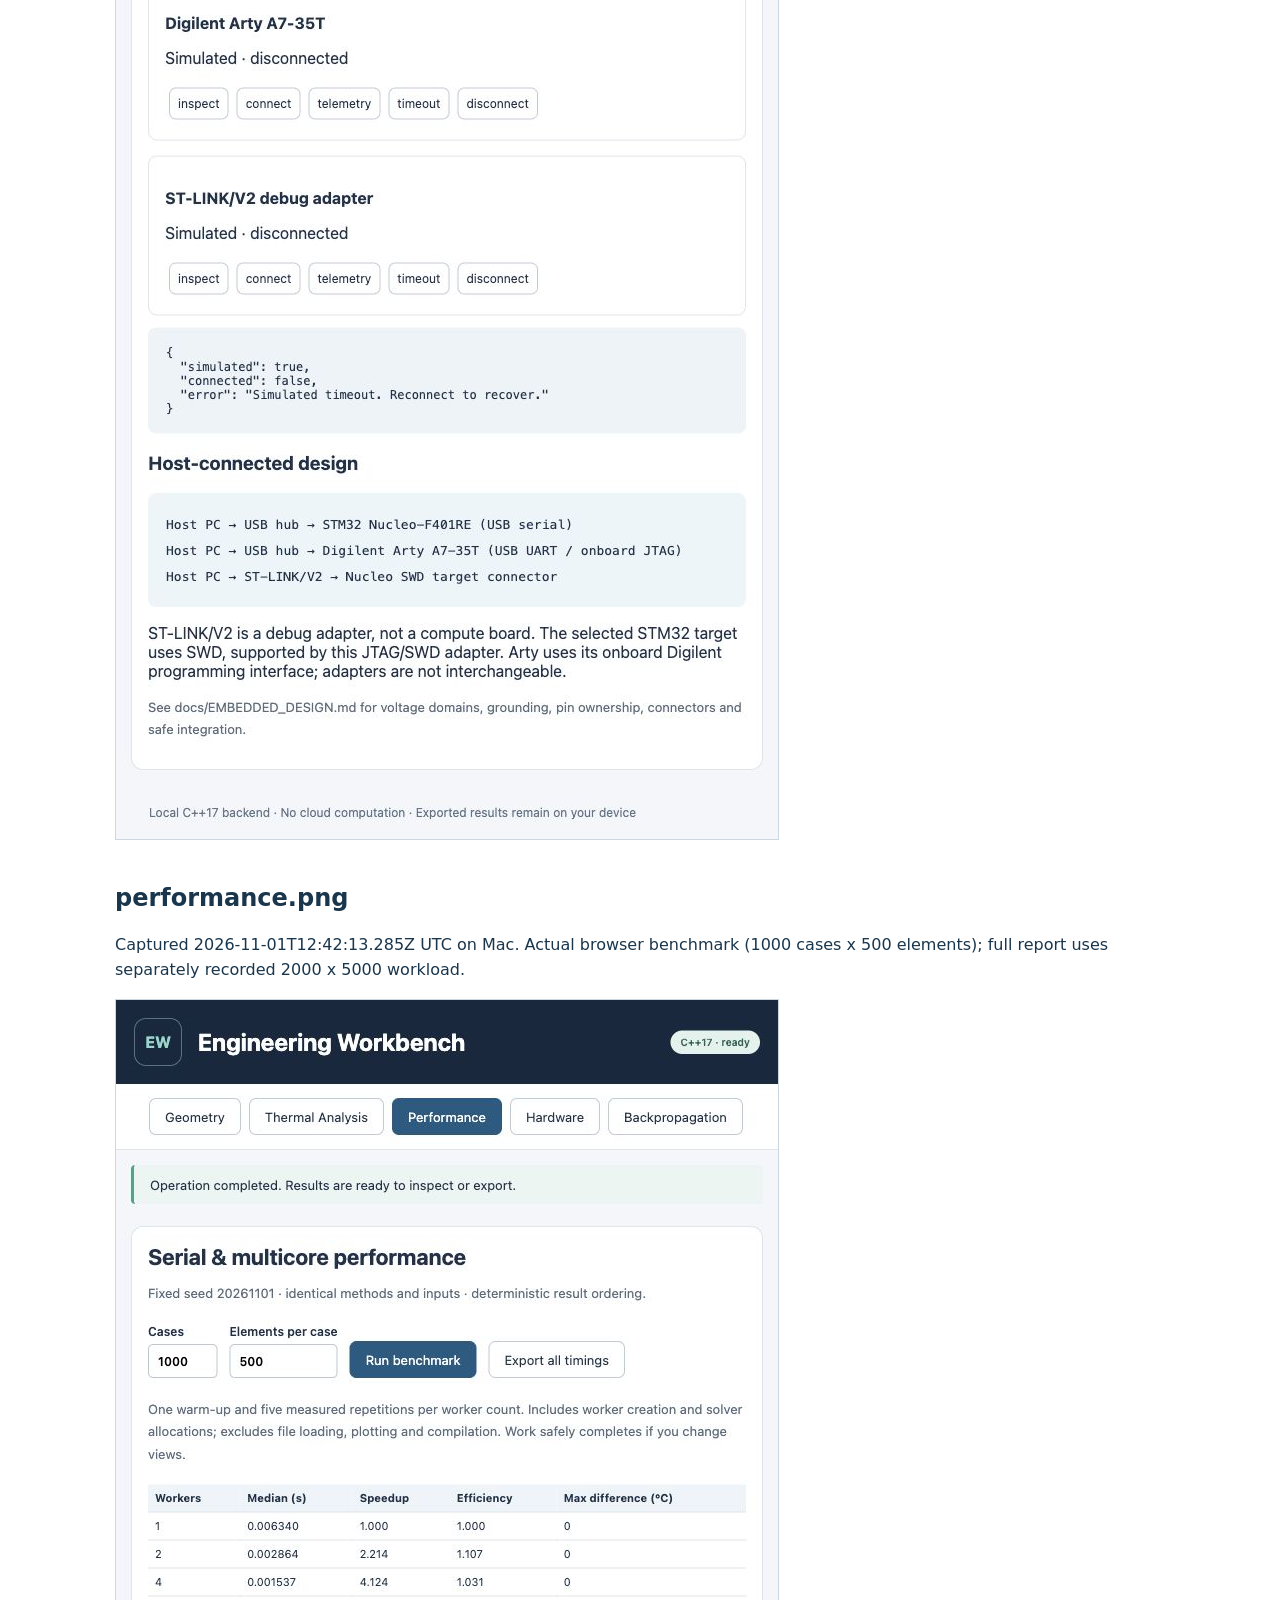
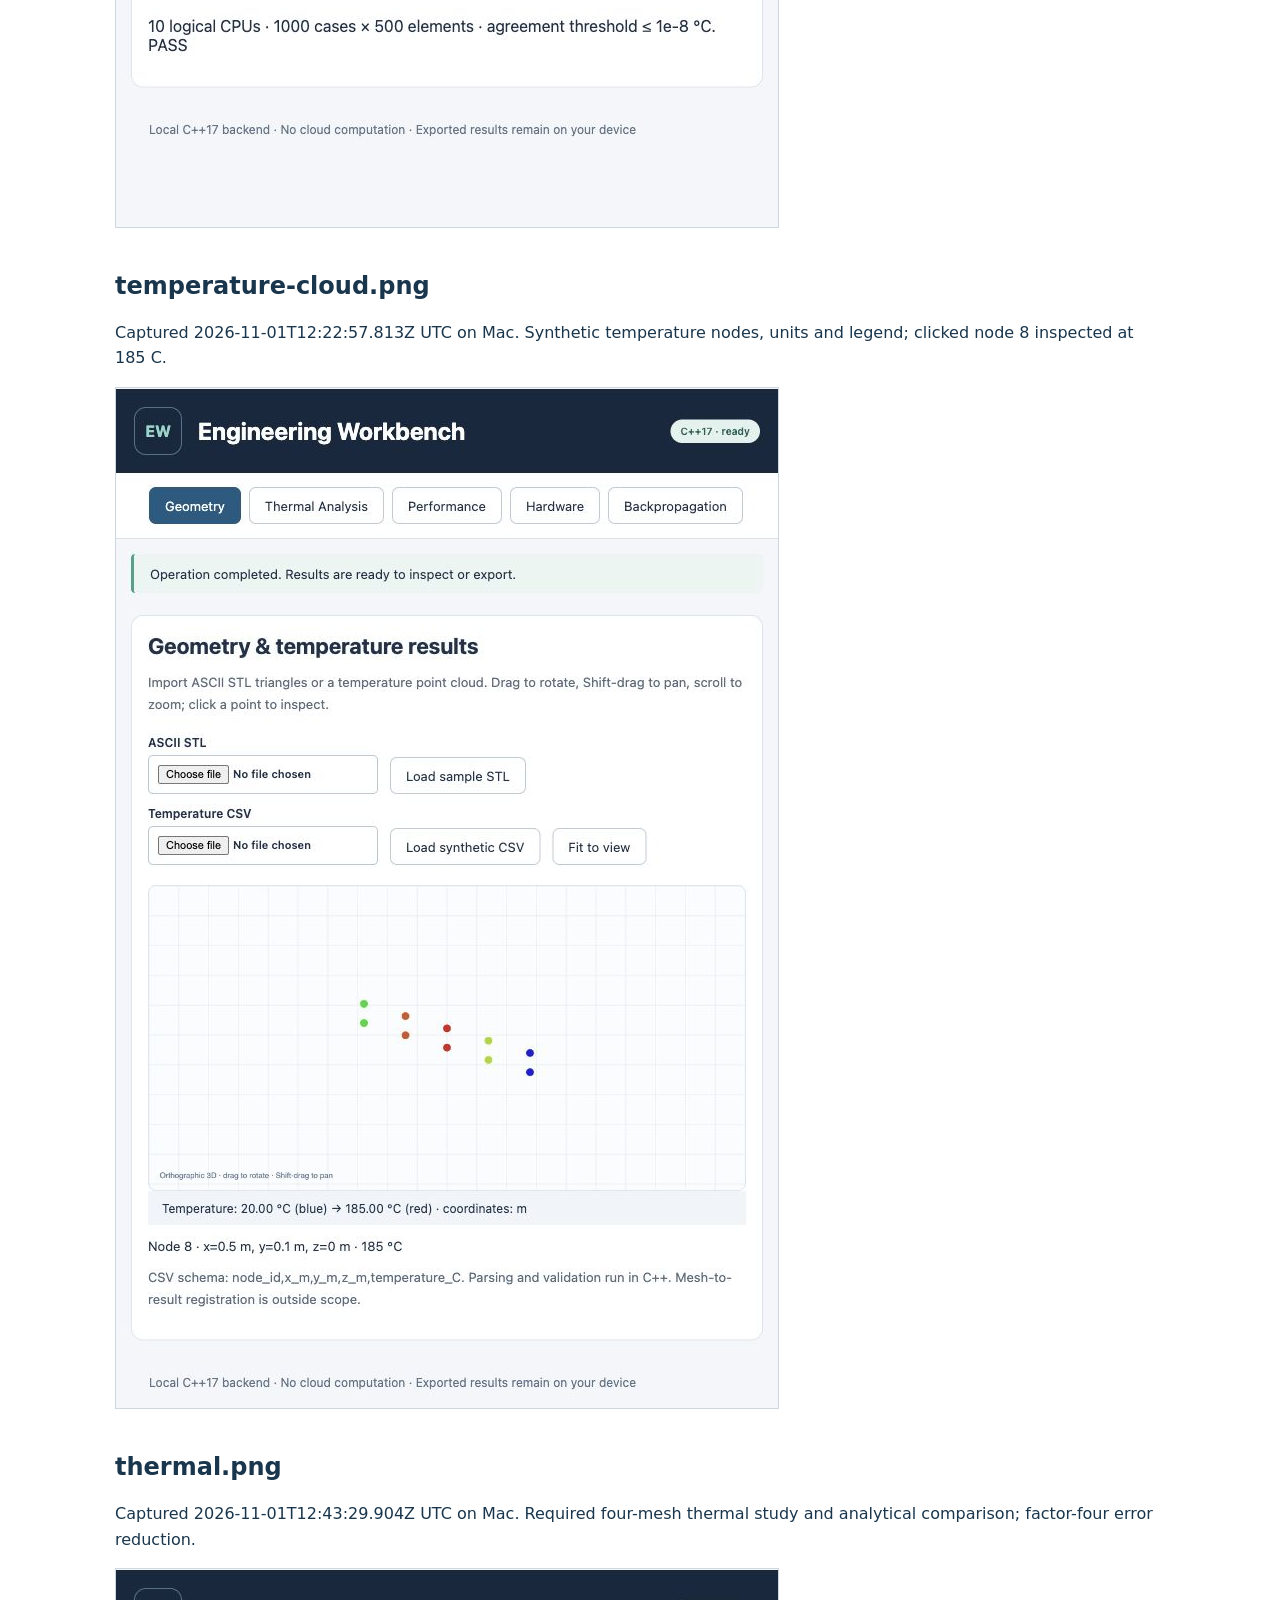
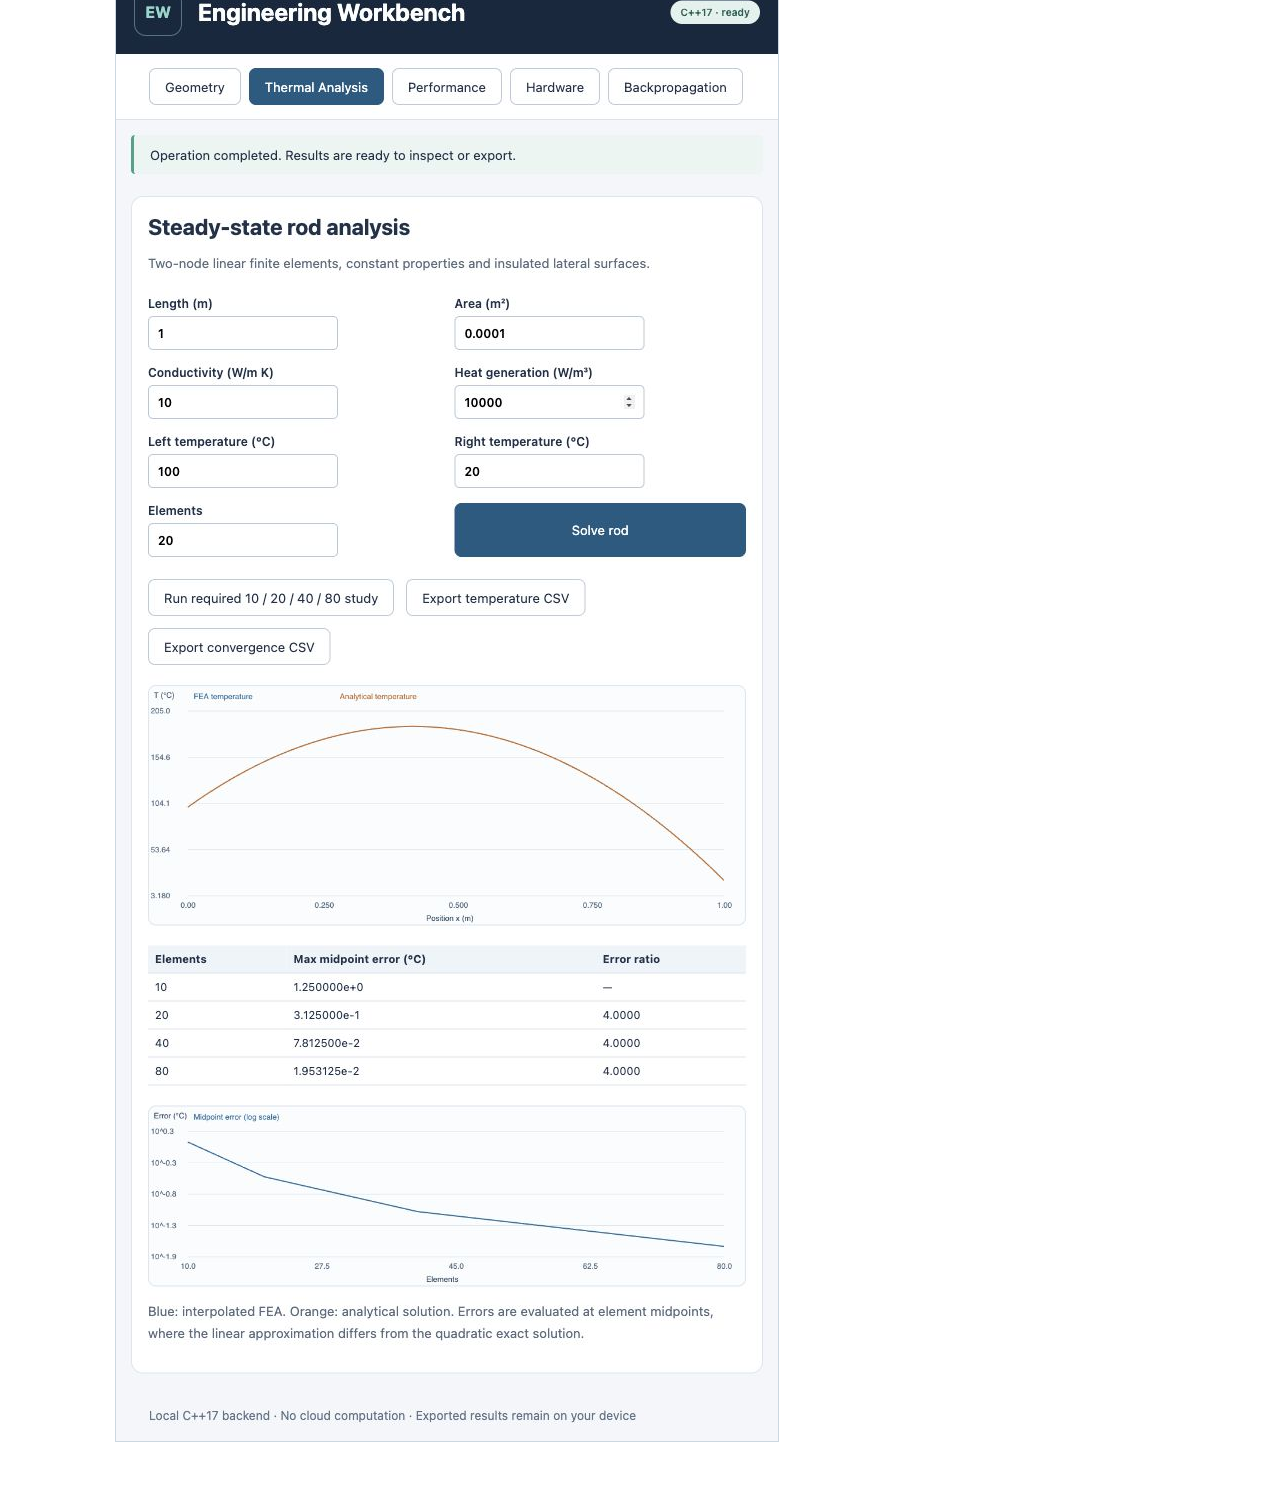
==== commit 4552da26: "Verify portable archive, extracted source build and final checkpoint evidence" ====
--- a/results/WALKTHROUGH.html
+++ b/results/WALKTHROUGH.html
@@ -4,4 +4,4 @@
 <section><h2>hardware-timeout.png</h2><p>Captured 2026-11-01T12:40:07.691Z UTC on Mac. Simulated microcontroller timeout leaves backend and UI disconnected.</p><img src="screenshots/hardware-timeout.png" alt="hardware-timeout.png"></section>
 <section><h2>performance.png</h2><p>Captured 2026-11-01T12:42:13.285Z UTC on Mac. Actual browser benchmark (1000 cases x 500 elements); full report uses separately recorded 2000 x 5000 workload.</p><img src="screenshots/performance.png" alt="performance.png"></section>
 <section><h2>temperature-cloud.png</h2><p>Captured 2026-11-01T12:22:57.813Z UTC on Mac. Synthetic temperature nodes, units and legend; clicked node 8 inspected at 185 C.</p><img src="screenshots/temperature-cloud.png" alt="temperature-cloud.png"></section>
-<section><h2>thermal.png</h2><p>Captured 2026-11-01T12:23:06.513Z UTC on Mac. Required four-mesh thermal study and analytical comparison; factor-four error reduction.</p><img src="screenshots/thermal.png" alt="thermal.png"></section></html>+<section><h2>thermal.png</h2><p>Captured 2026-11-01T12:43:29.904Z UTC on Mac. Required four-mesh thermal study and analytical comparison; factor-four error reduction.</p><img src="screenshots/thermal.png" alt="thermal.png"></section></html>
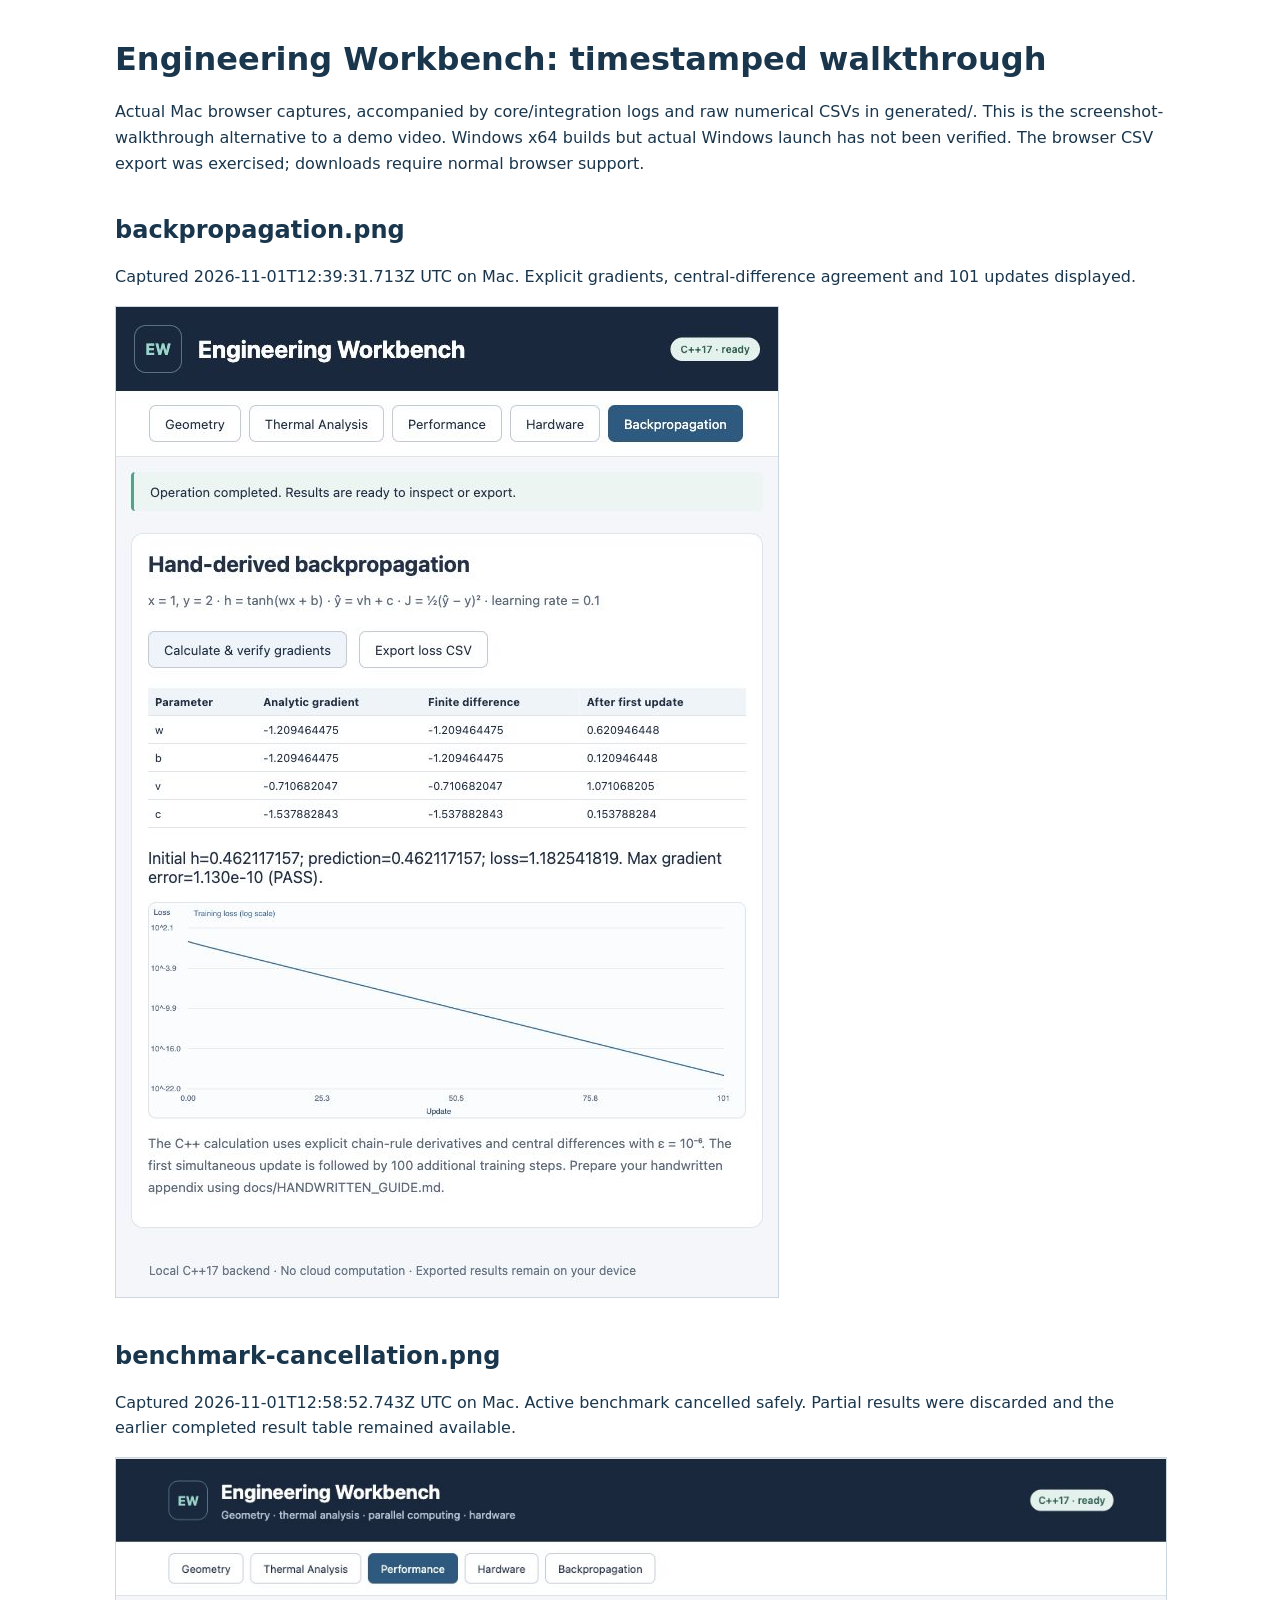
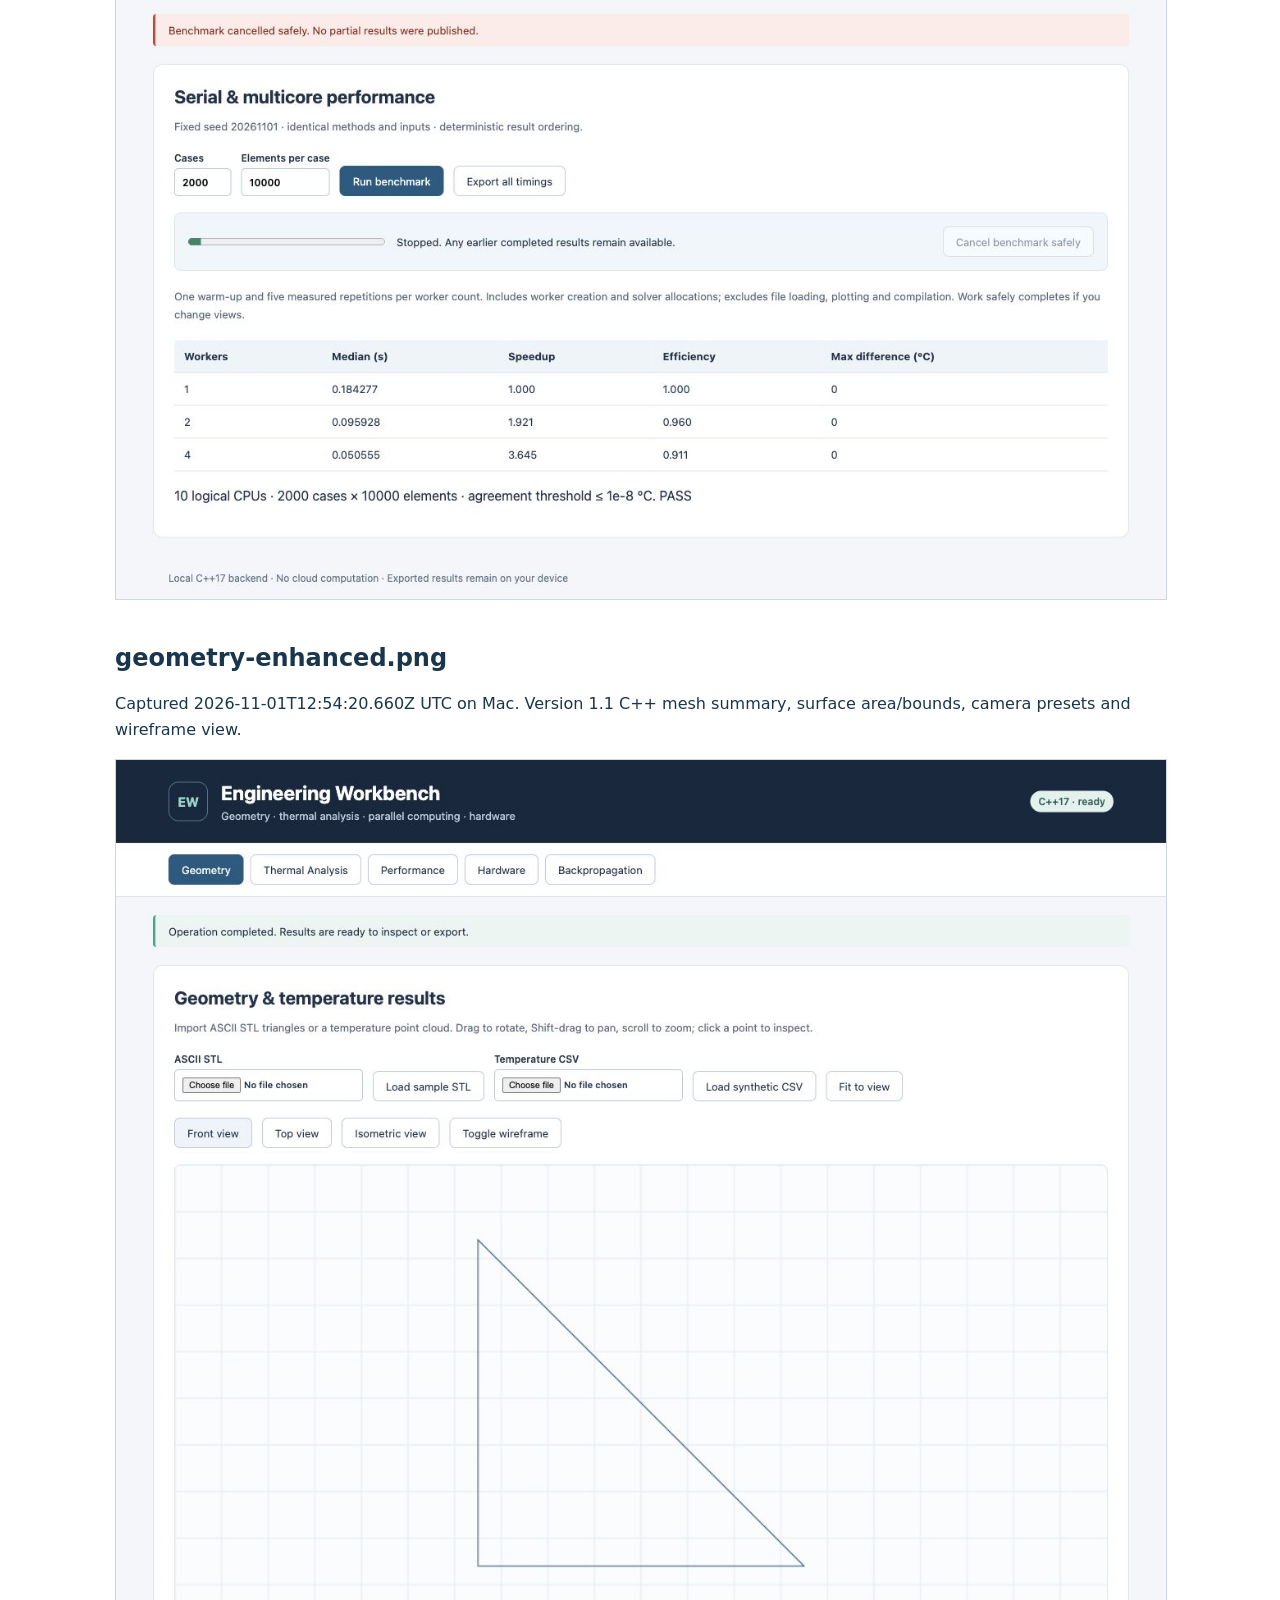
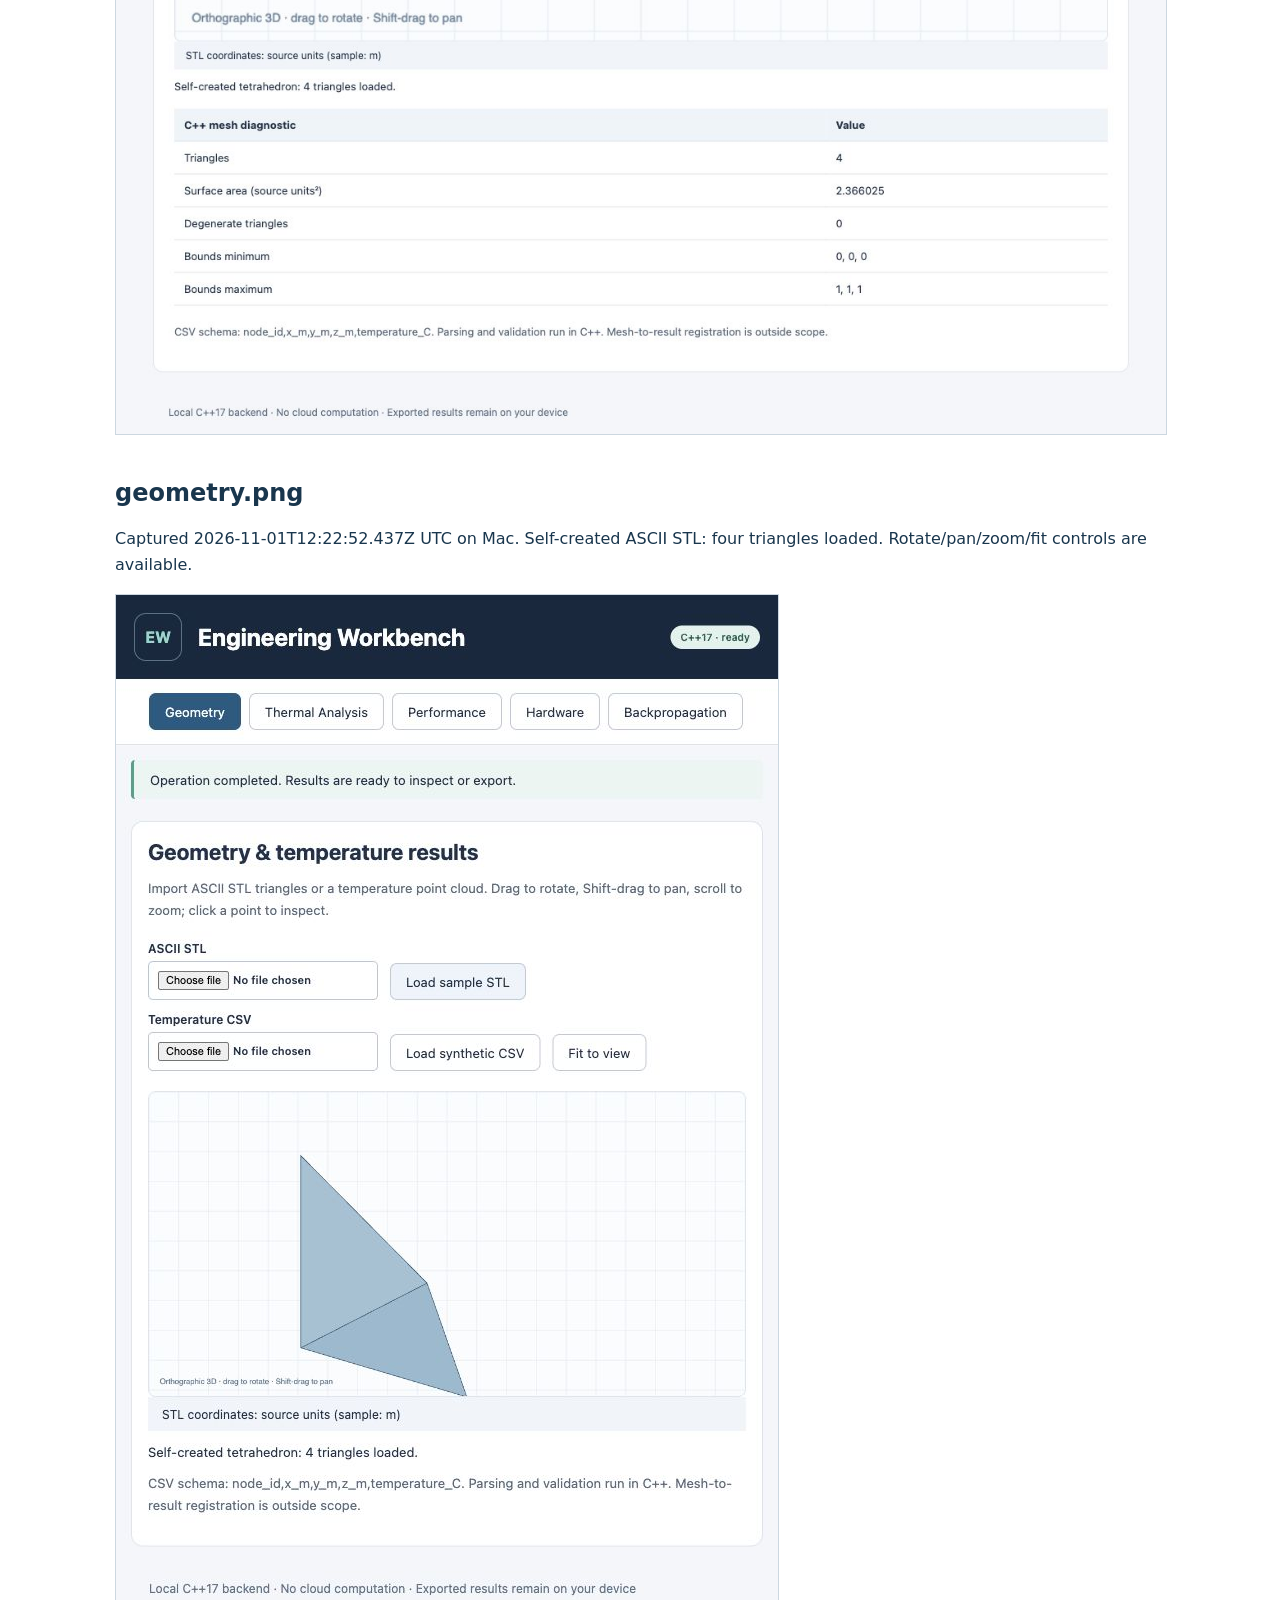
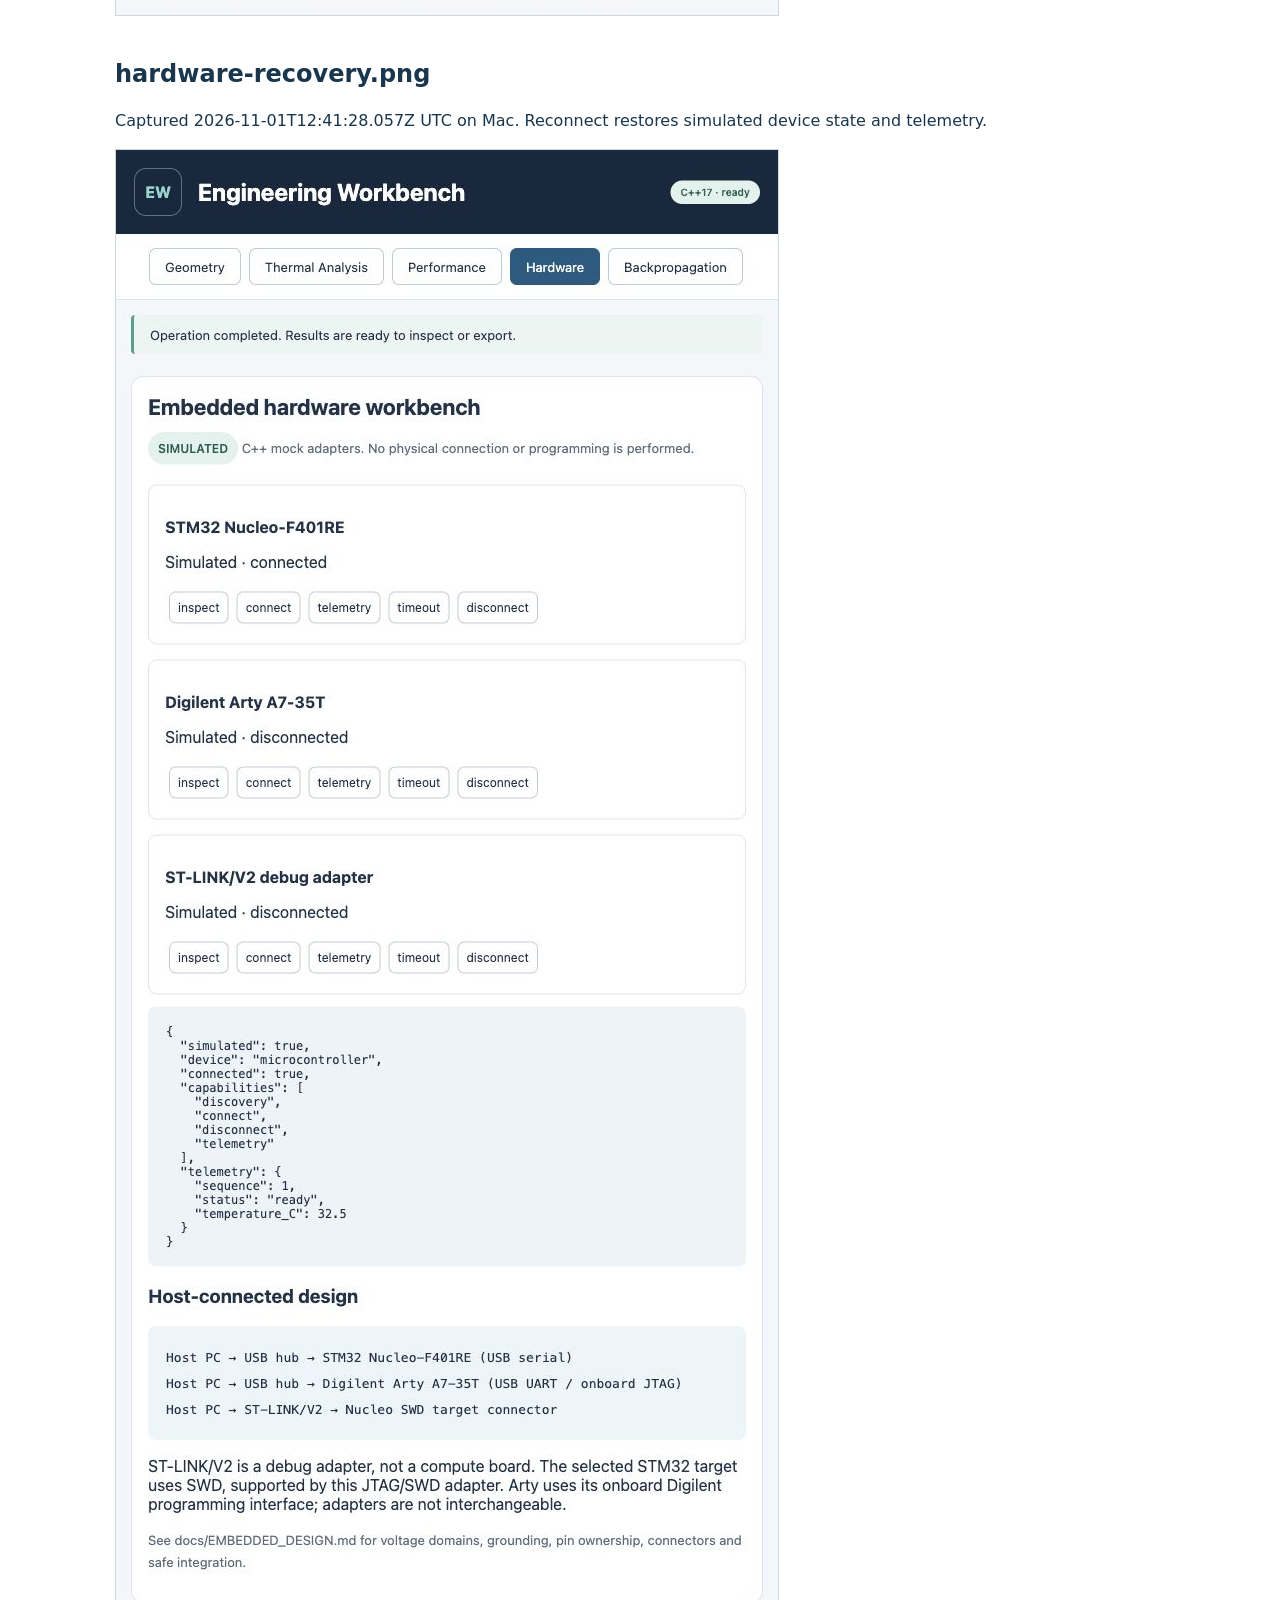
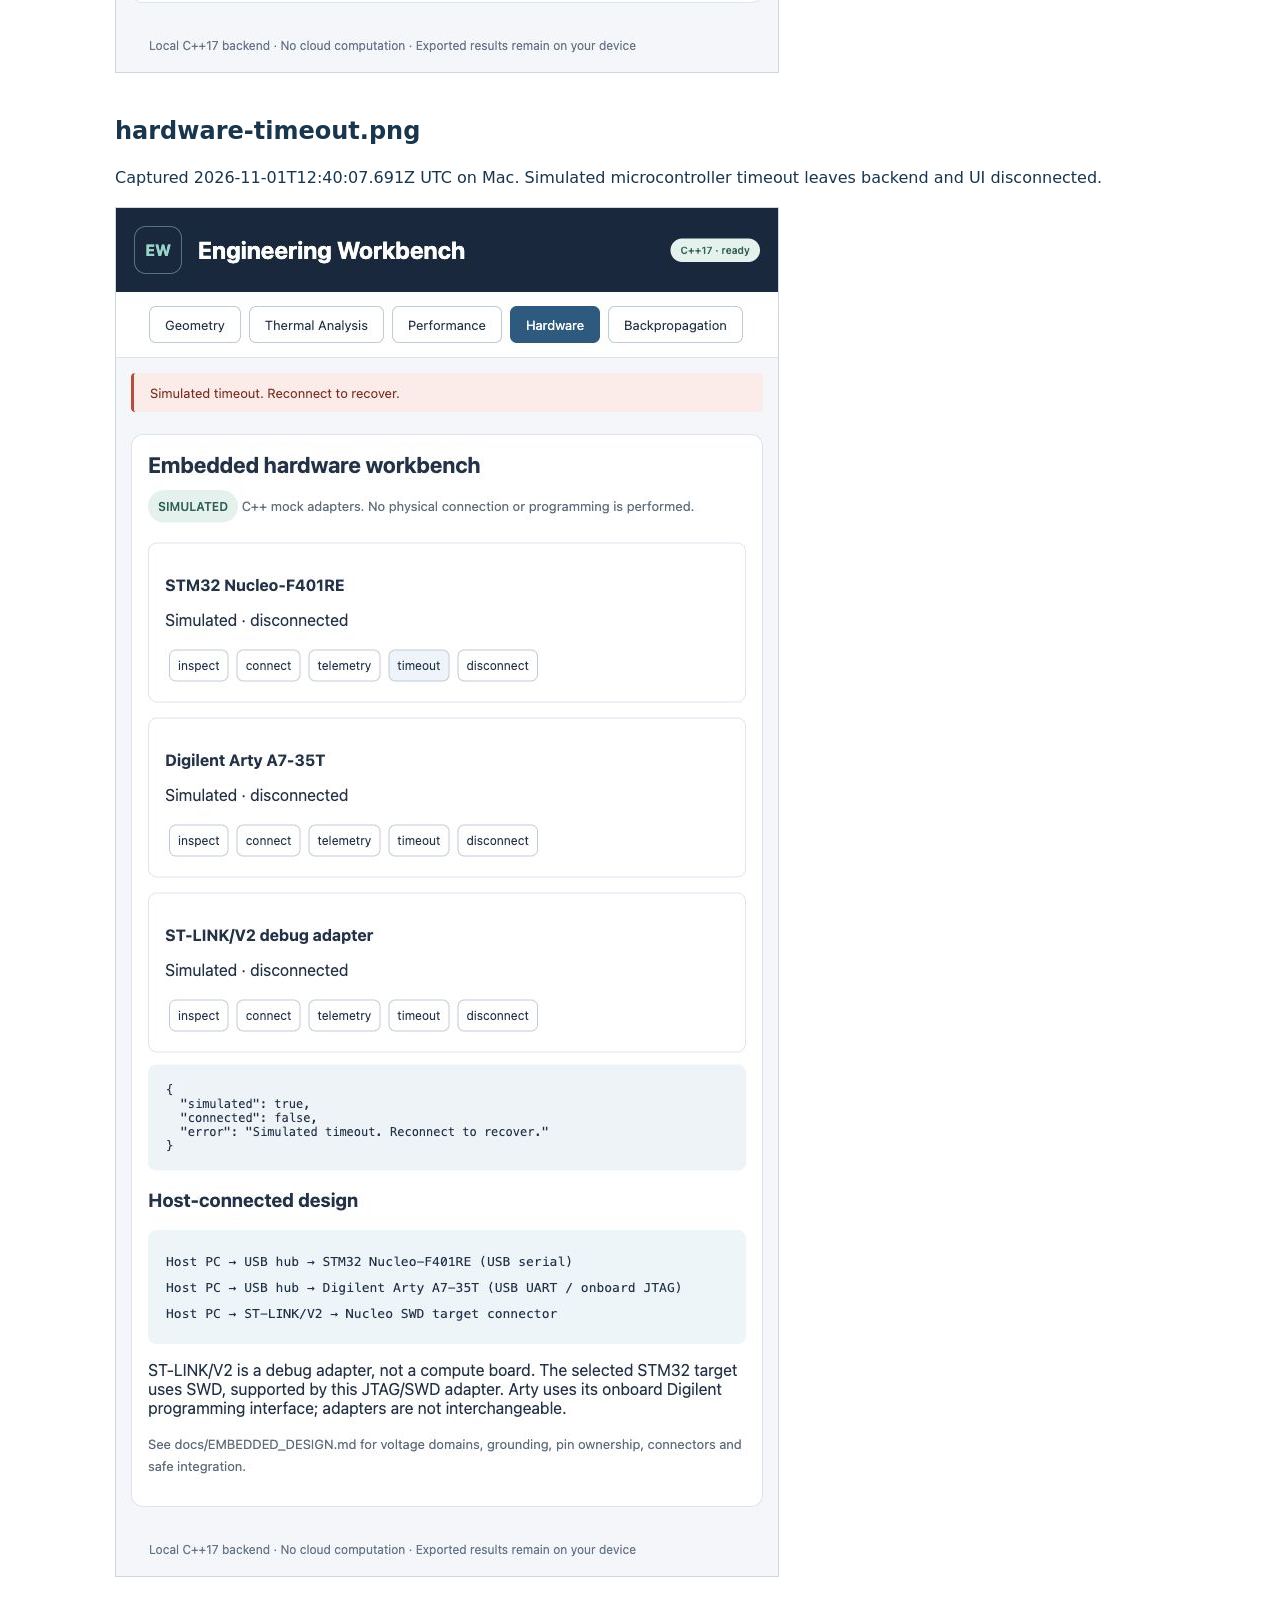
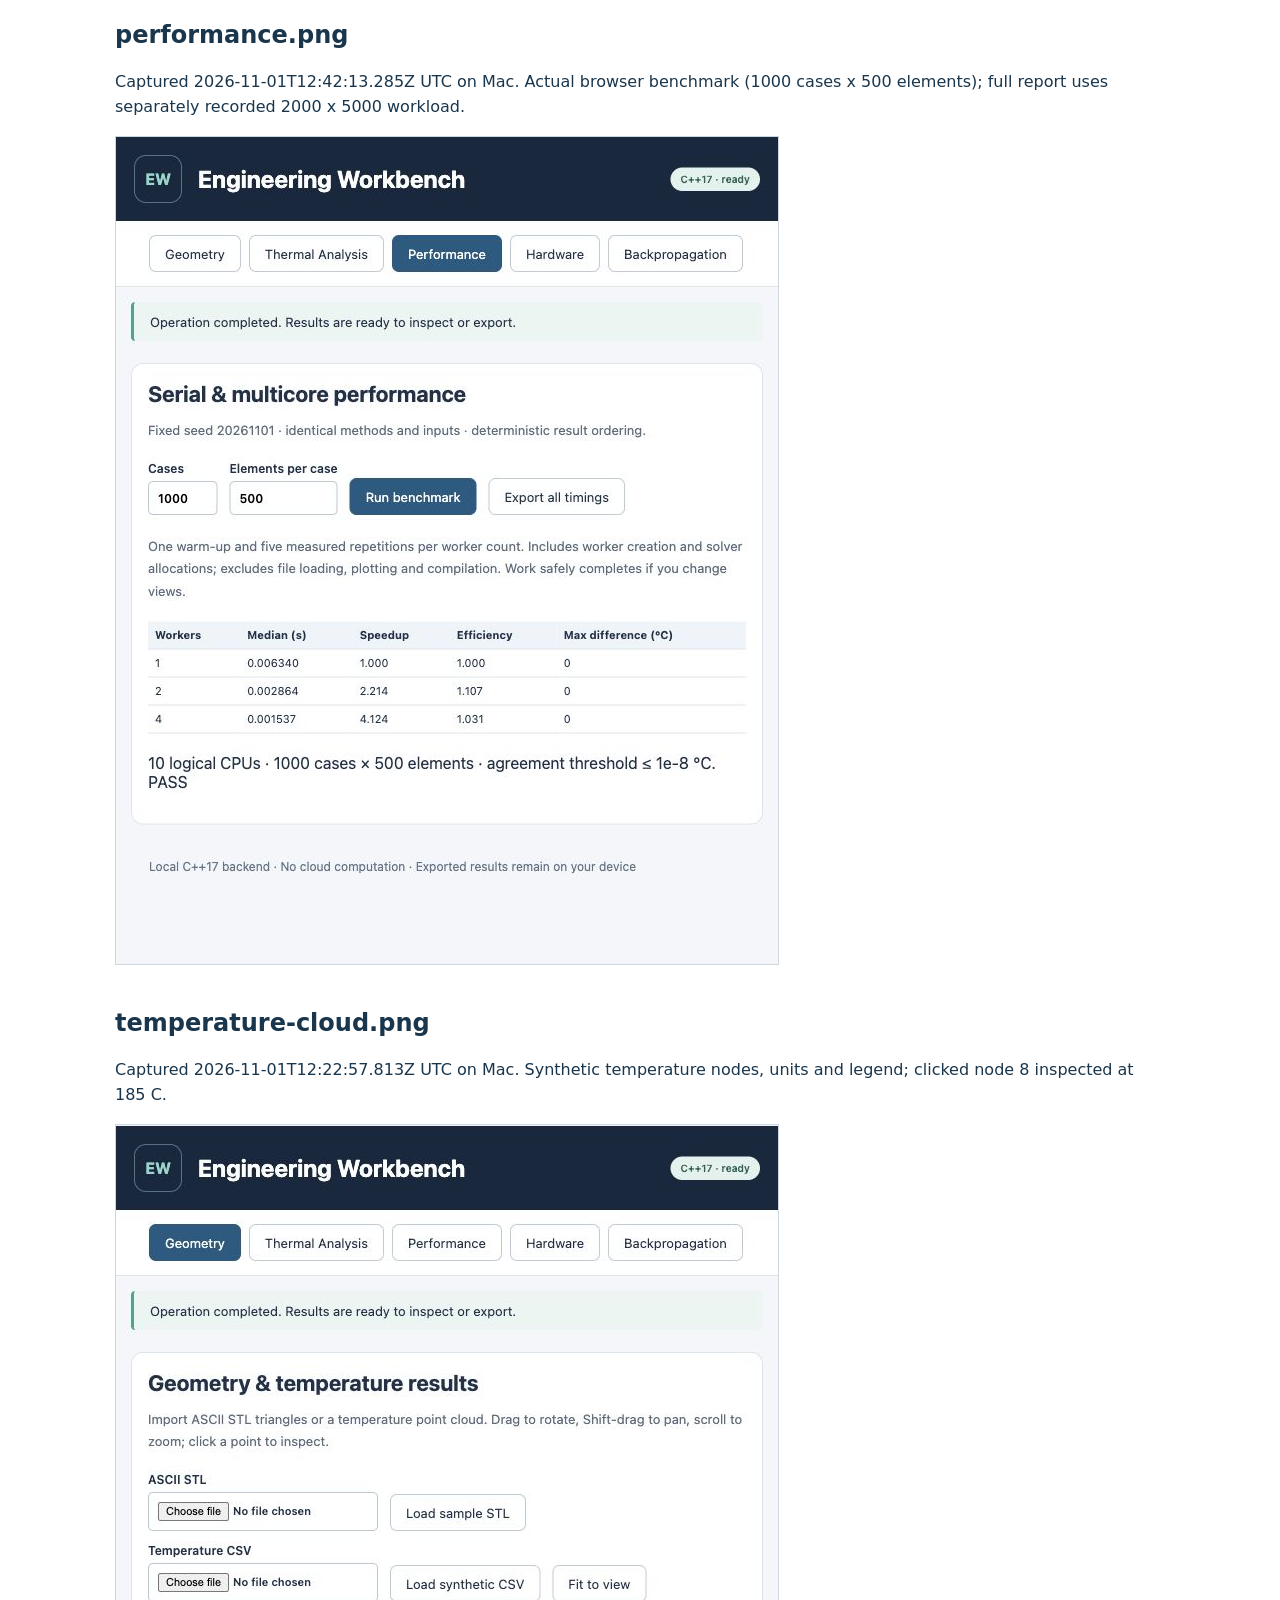
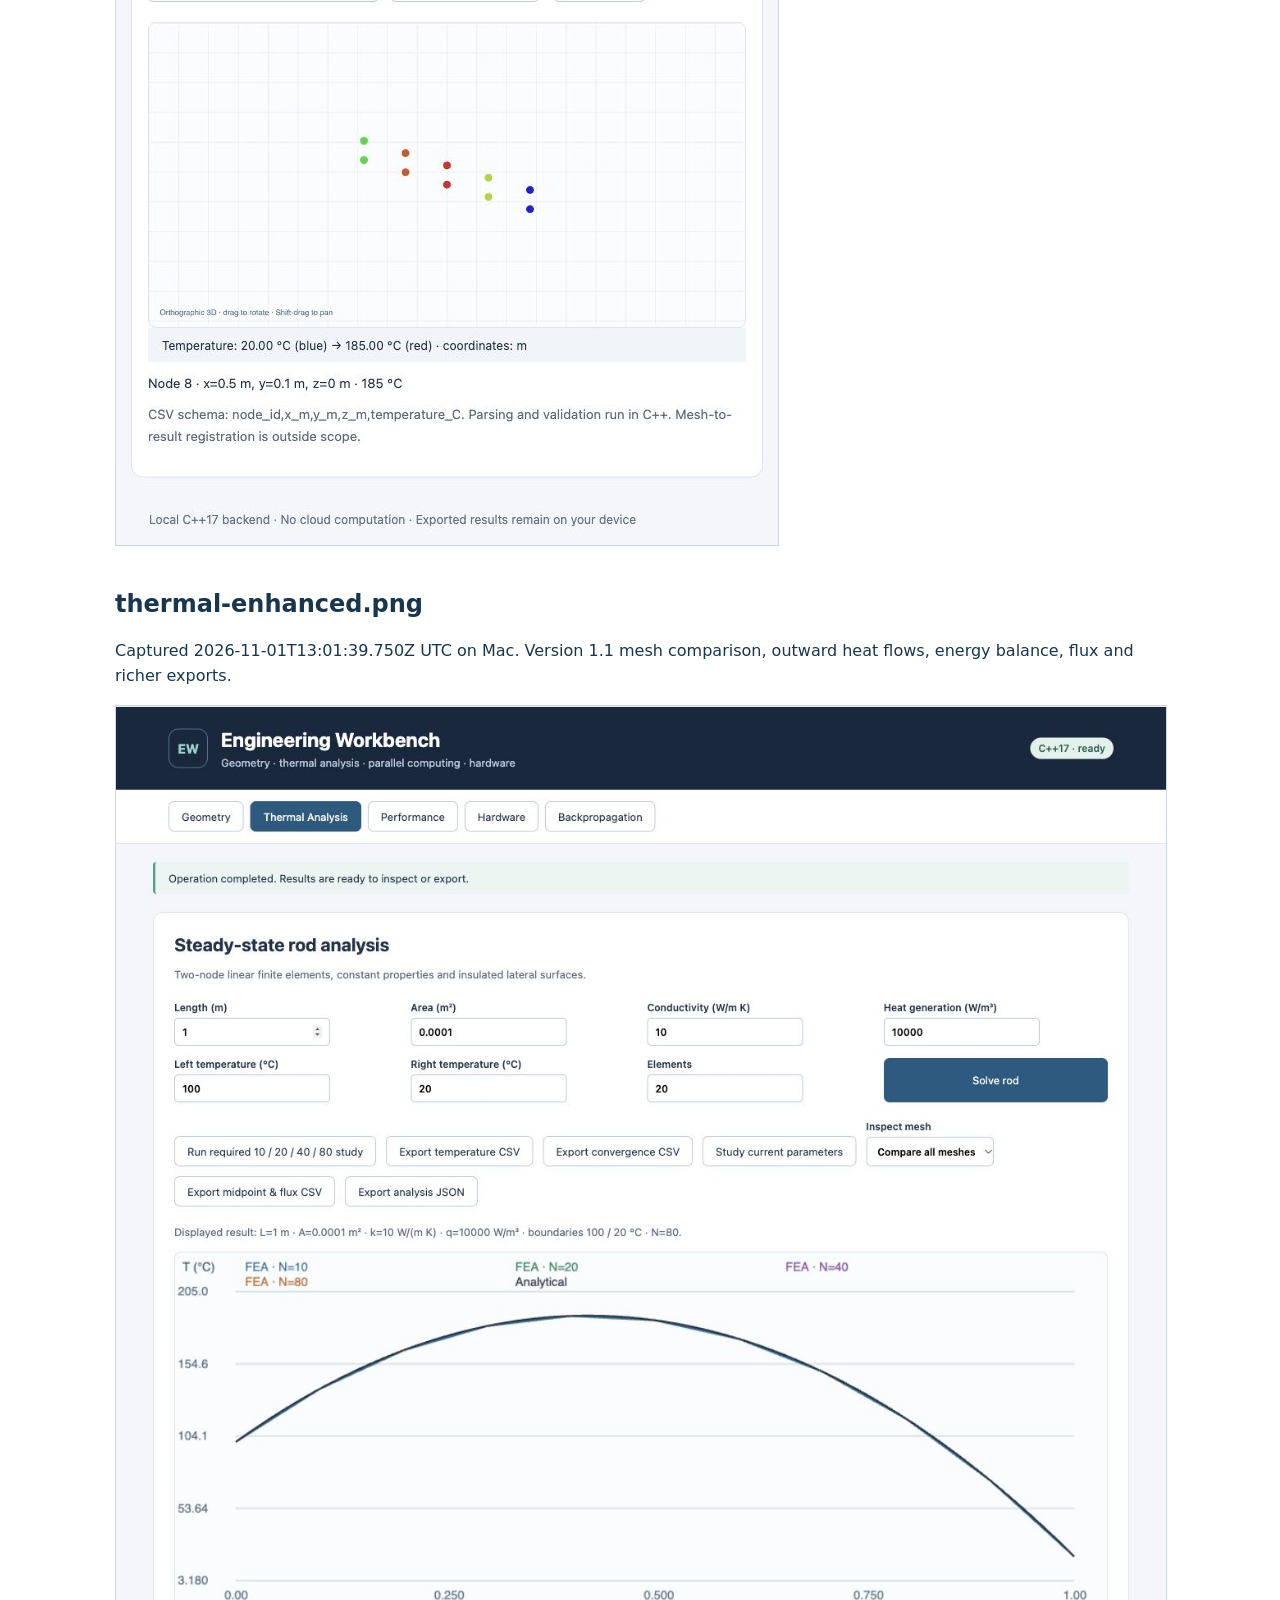
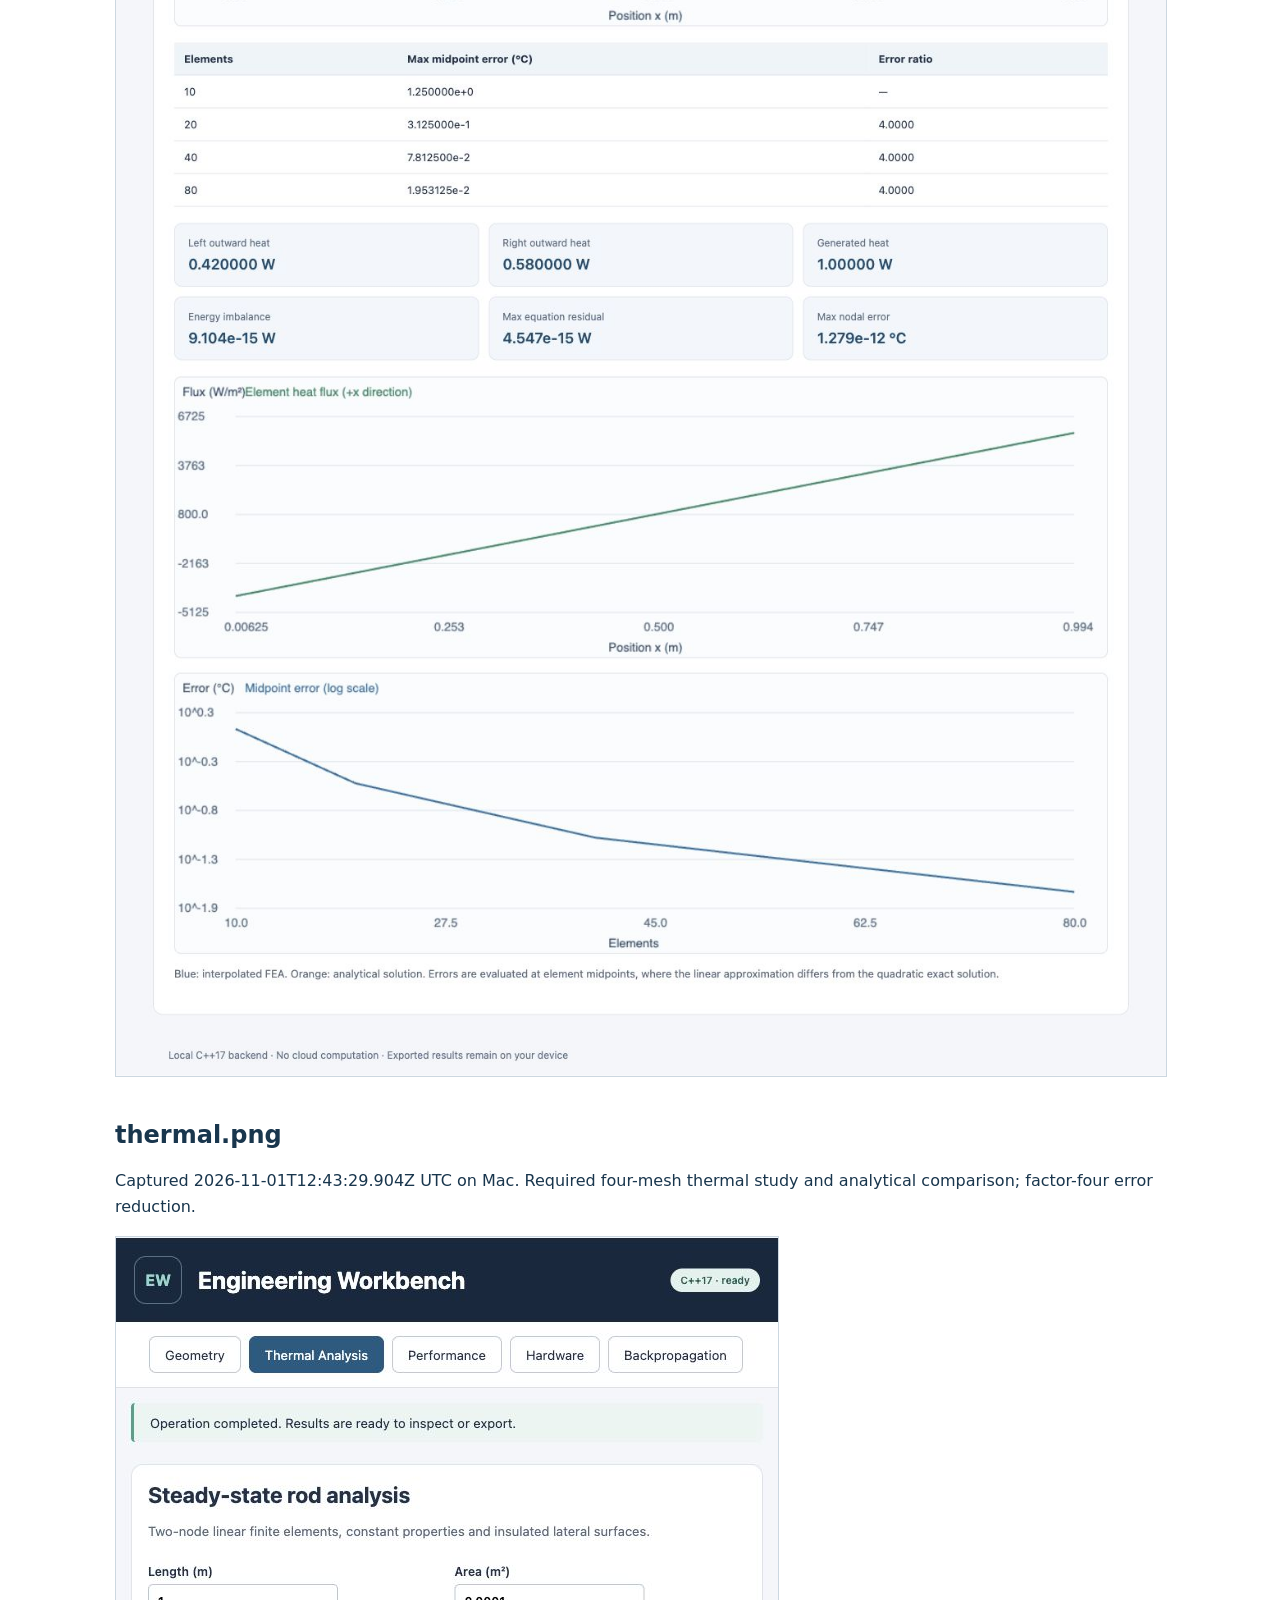
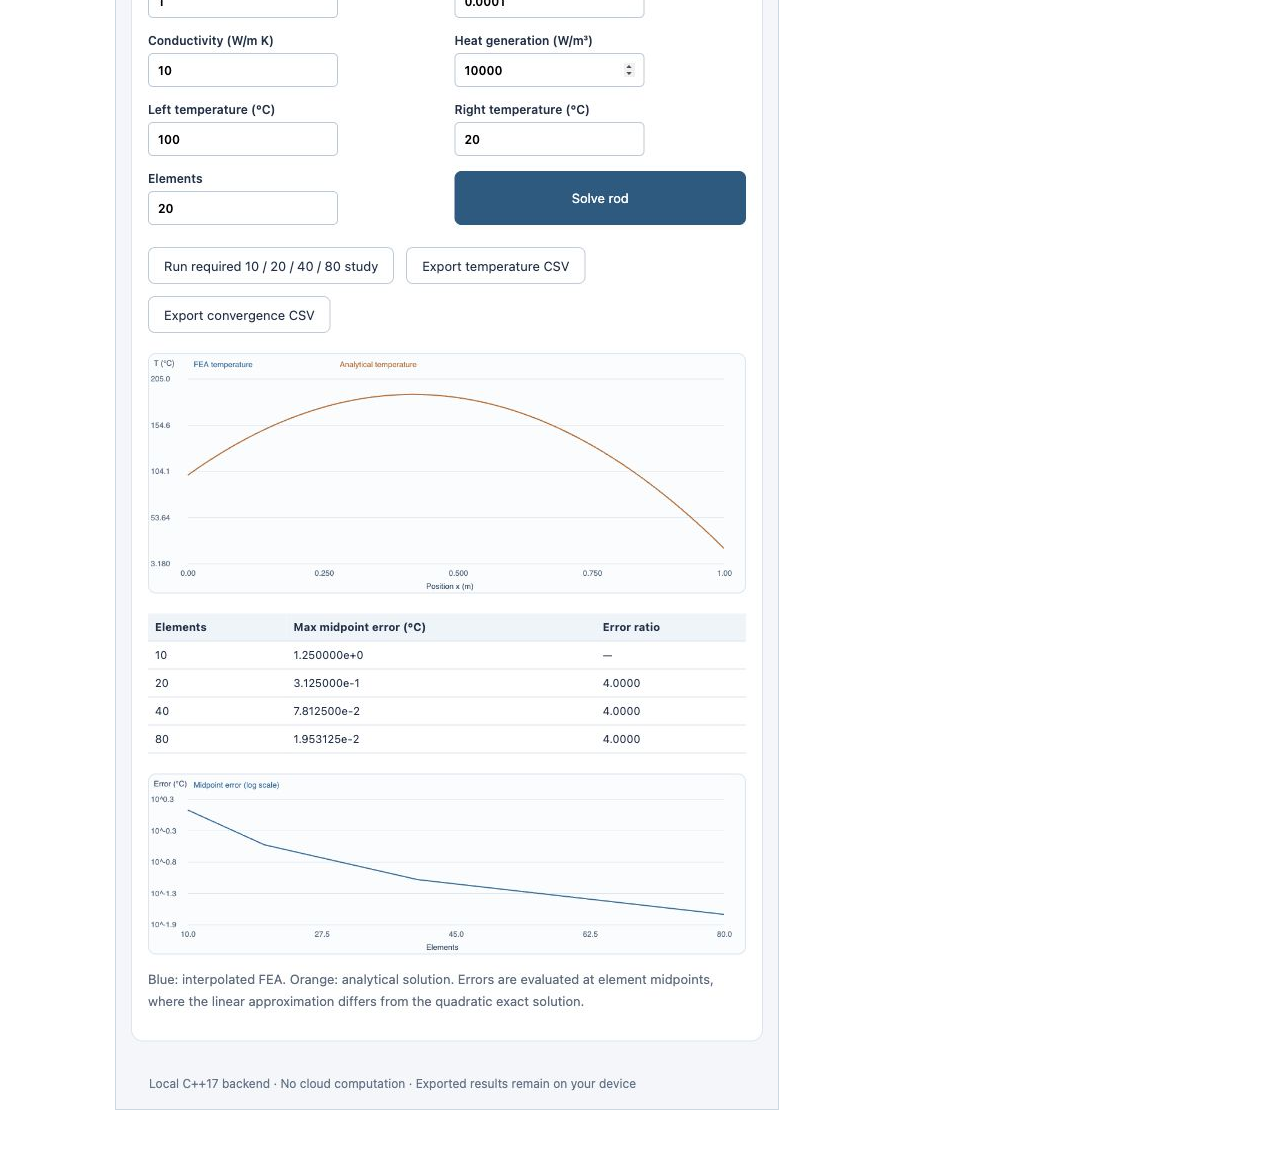
==== commit c074eef9: "Add thermal diagnostics, custom studies, safe benchmark cancellation and richer inspection" ====
--- a/results/WALKTHROUGH.html
+++ b/results/WALKTHROUGH.html
@@ -1,7 +1,10 @@
 <!doctype html><html lang="en"><meta charset="utf-8"><title>Workbench demonstration evidence</title><style>body{font:16px system-ui;max-width:1050px;margin:40px auto;color:#19364d}img{max-width:100%;border:1px solid #ccd7e0}section{margin:40px 0}p{line-height:1.6}</style><h1>Engineering Workbench: timestamped walkthrough</h1><p>Actual Mac browser captures, accompanied by core/integration logs and raw numerical CSVs in generated/. This is the screenshot-walkthrough alternative to a demo video. Windows x64 builds but actual Windows launch has not been verified. The browser CSV export was exercised; downloads require normal browser support.</p><section><h2>backpropagation.png</h2><p>Captured 2026-11-01T12:39:31.713Z UTC on Mac. Explicit gradients, central-difference agreement and 101 updates displayed.</p><img src="screenshots/backpropagation.png" alt="backpropagation.png"></section>
+<section><h2>benchmark-cancellation.png</h2><p>Captured 2026-11-01T12:58:52.743Z UTC on Mac. Active benchmark cancelled safely. Partial results were discarded and the earlier completed result table remained available.</p><img src="screenshots/benchmark-cancellation.png" alt="benchmark-cancellation.png"></section>
+<section><h2>geometry-enhanced.png</h2><p>Captured 2026-11-01T12:54:20.660Z UTC on Mac. Version 1.1 C++ mesh summary, surface area/bounds, camera presets and wireframe view.</p><img src="screenshots/geometry-enhanced.png" alt="geometry-enhanced.png"></section>
 <section><h2>geometry.png</h2><p>Captured 2026-11-01T12:22:52.437Z UTC on Mac. Self-created ASCII STL: four triangles loaded. Rotate/pan/zoom/fit controls are available.</p><img src="screenshots/geometry.png" alt="geometry.png"></section>
 <section><h2>hardware-recovery.png</h2><p>Captured 2026-11-01T12:41:28.057Z UTC on Mac. Reconnect restores simulated device state and telemetry.</p><img src="screenshots/hardware-recovery.png" alt="hardware-recovery.png"></section>
 <section><h2>hardware-timeout.png</h2><p>Captured 2026-11-01T12:40:07.691Z UTC on Mac. Simulated microcontroller timeout leaves backend and UI disconnected.</p><img src="screenshots/hardware-timeout.png" alt="hardware-timeout.png"></section>
 <section><h2>performance.png</h2><p>Captured 2026-11-01T12:42:13.285Z UTC on Mac. Actual browser benchmark (1000 cases x 500 elements); full report uses separately recorded 2000 x 5000 workload.</p><img src="screenshots/performance.png" alt="performance.png"></section>
 <section><h2>temperature-cloud.png</h2><p>Captured 2026-11-01T12:22:57.813Z UTC on Mac. Synthetic temperature nodes, units and legend; clicked node 8 inspected at 185 C.</p><img src="screenshots/temperature-cloud.png" alt="temperature-cloud.png"></section>
+<section><h2>thermal-enhanced.png</h2><p>Captured 2026-11-01T13:01:39.750Z UTC on Mac. Version 1.1 mesh comparison, outward heat flows, energy balance, flux and richer exports.</p><img src="screenshots/thermal-enhanced.png" alt="thermal-enhanced.png"></section>
 <section><h2>thermal.png</h2><p>Captured 2026-11-01T12:43:29.904Z UTC on Mac. Required four-mesh thermal study and analytical comparison; factor-four error reduction.</p><img src="screenshots/thermal.png" alt="thermal.png"></section></html>
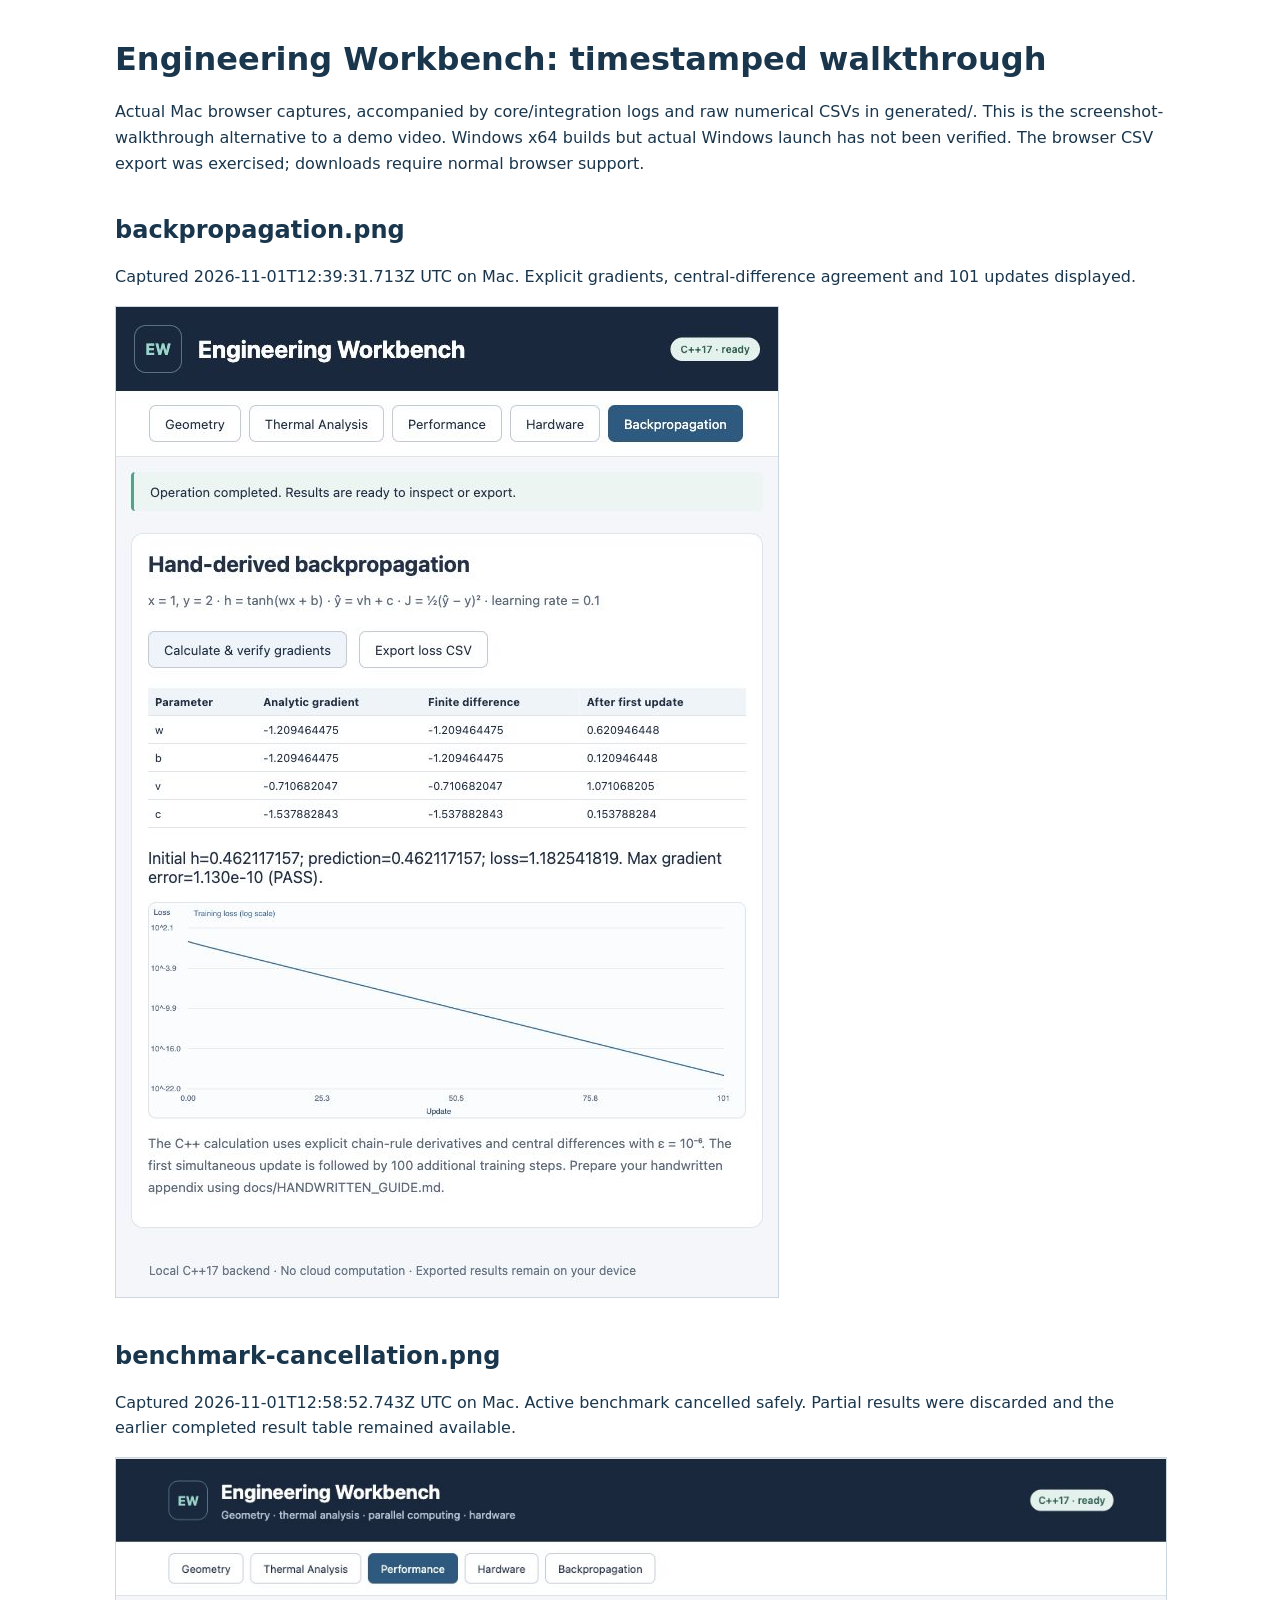
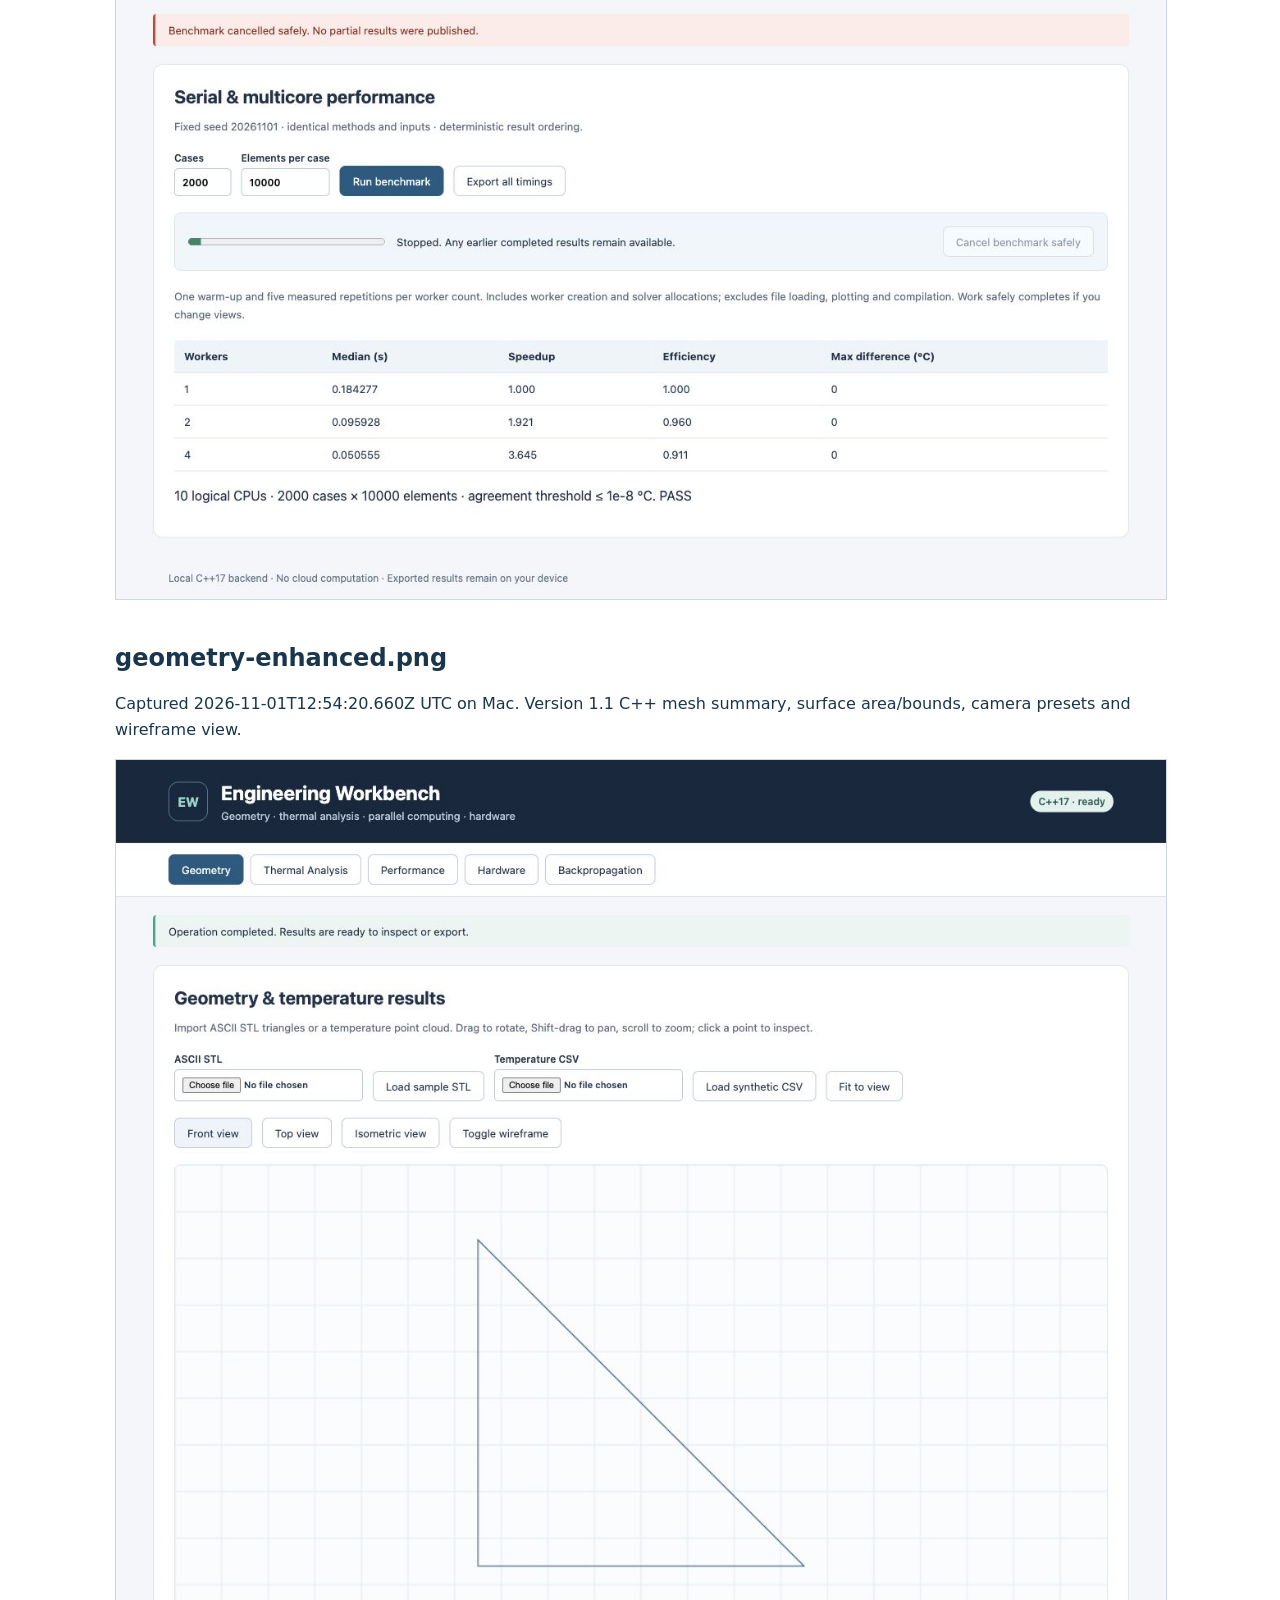
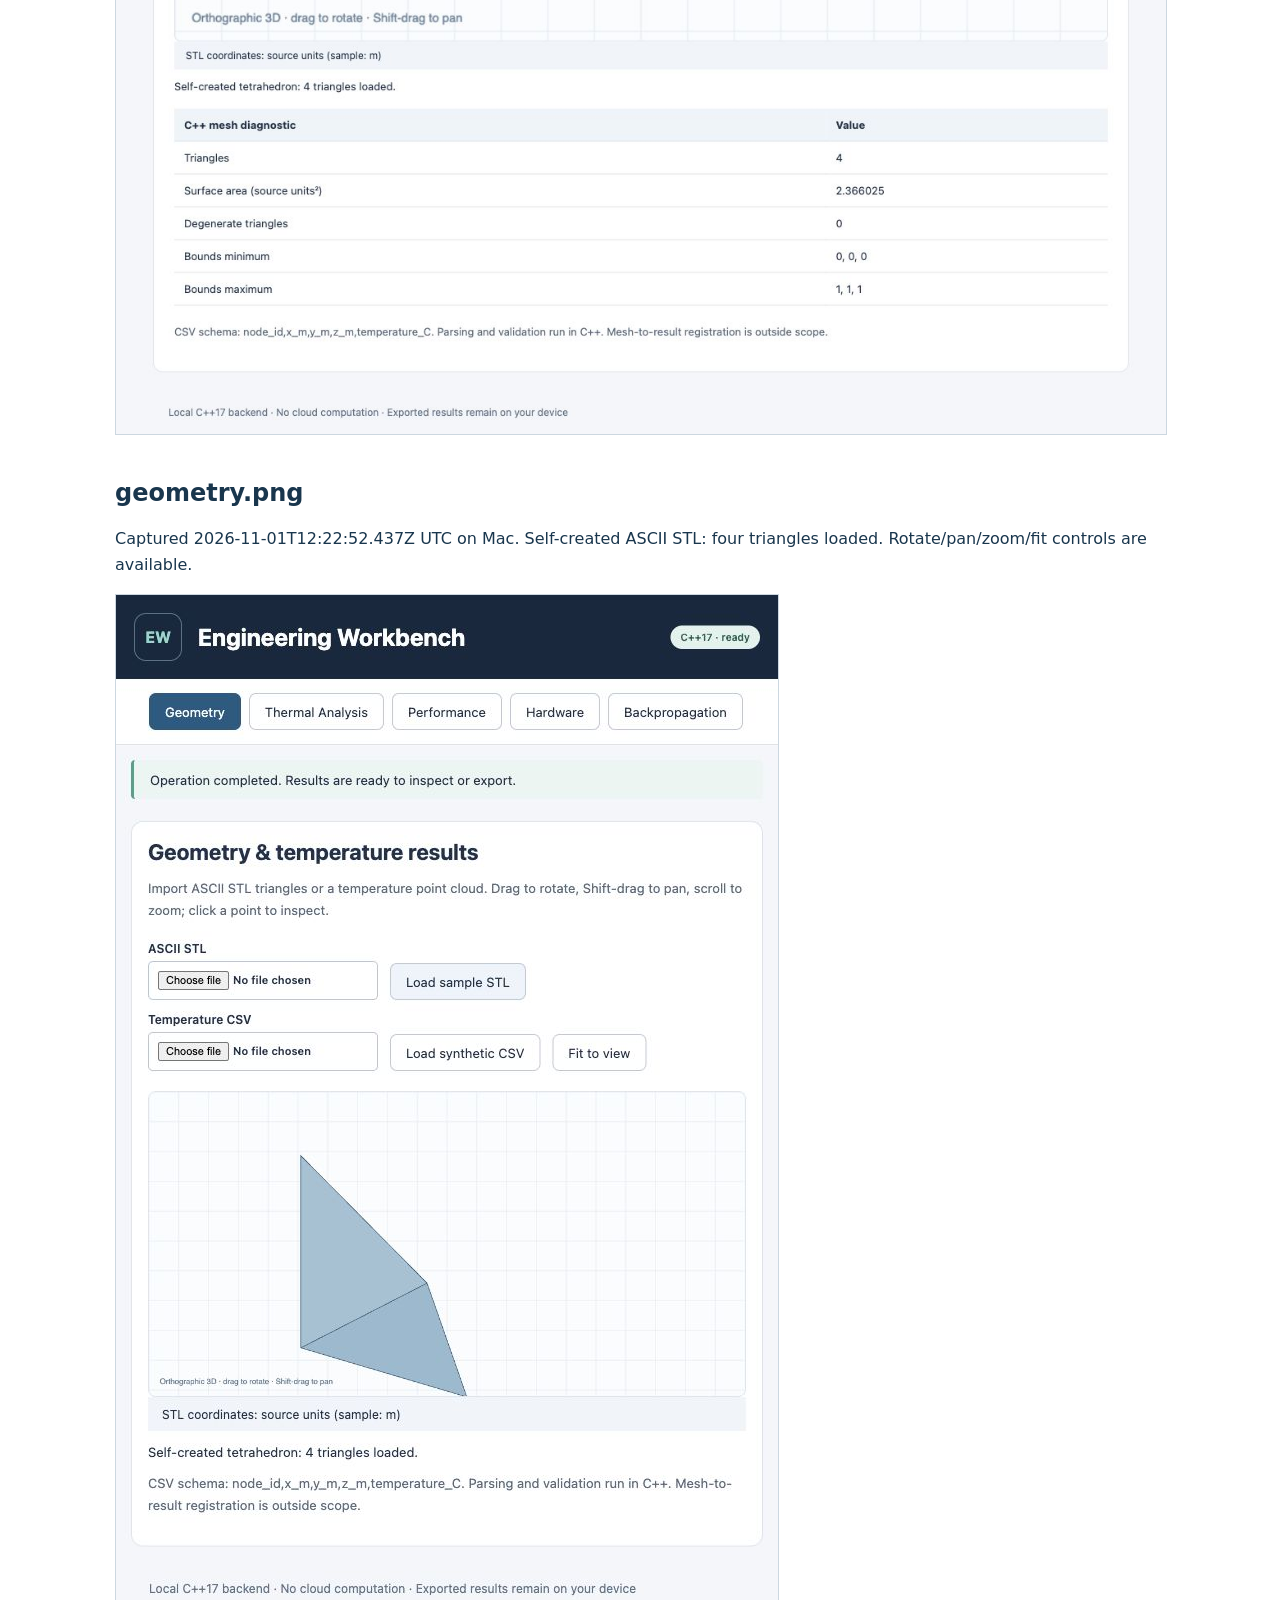
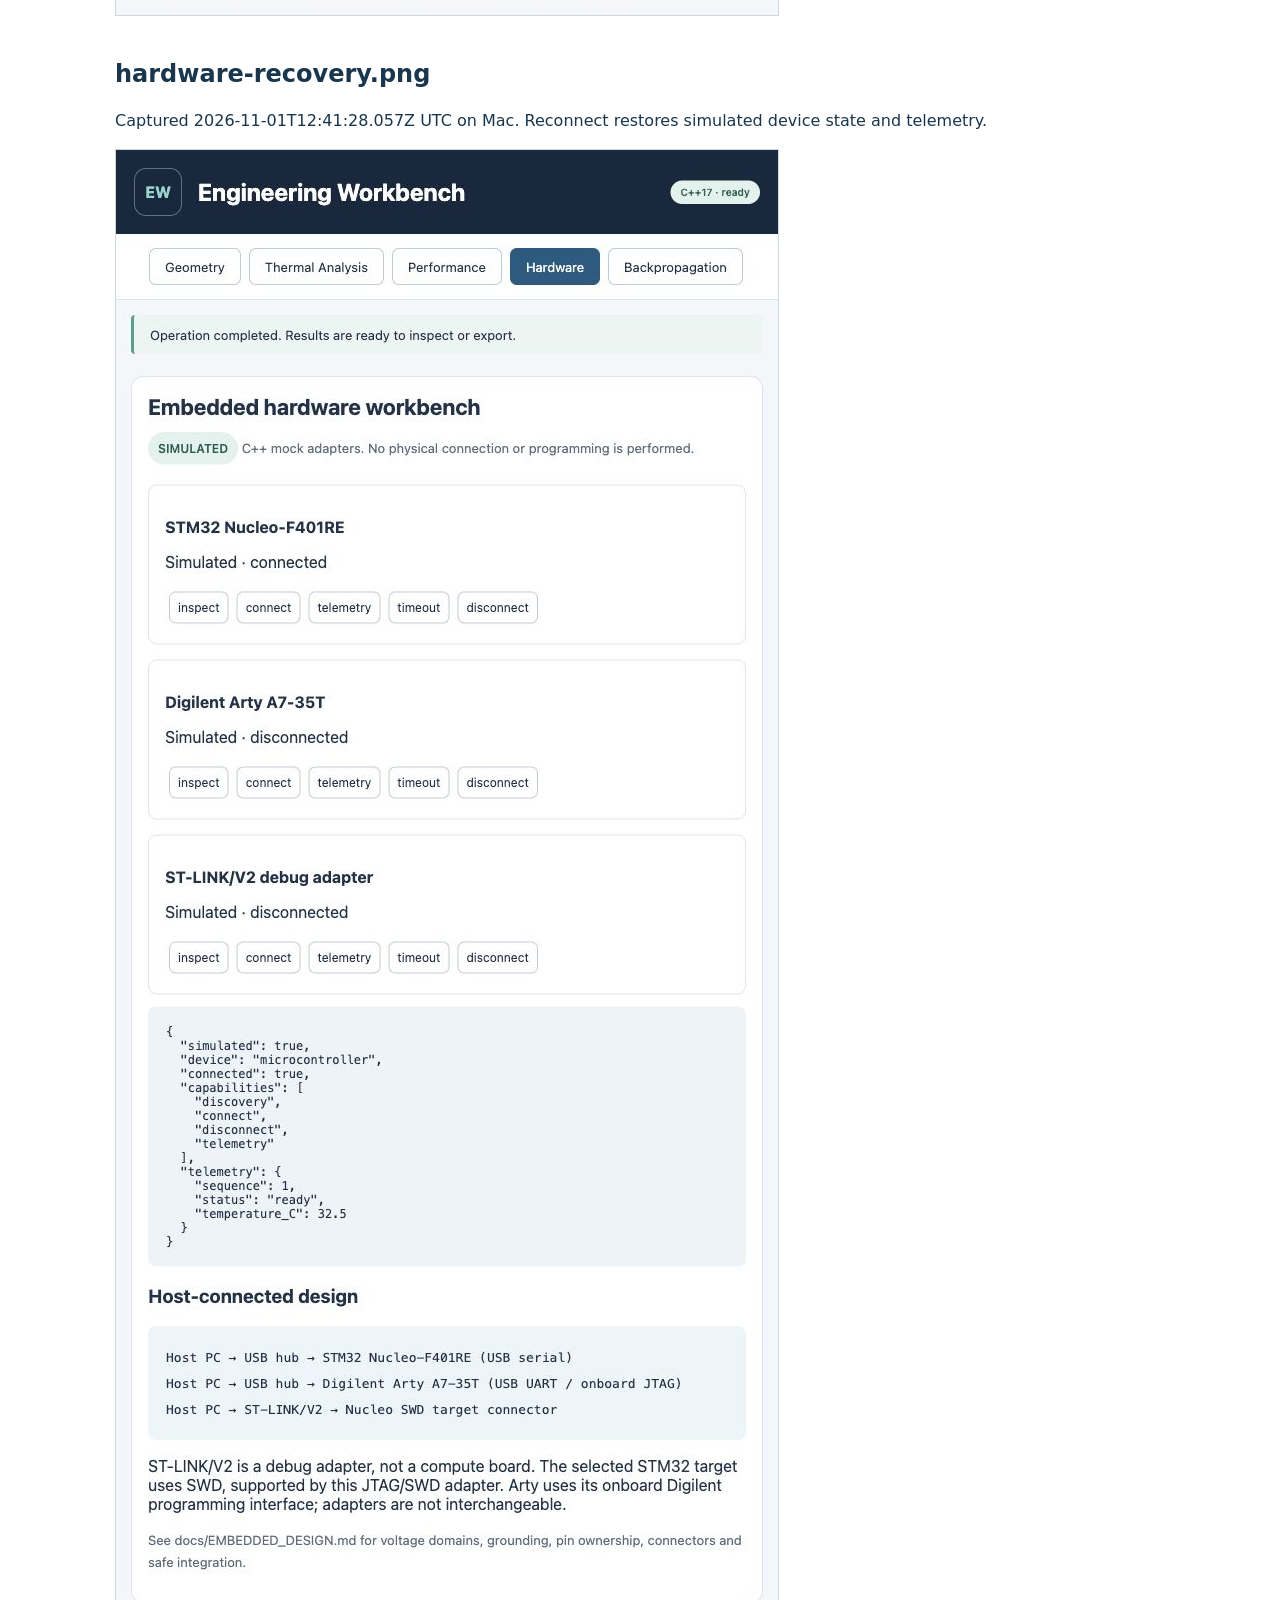
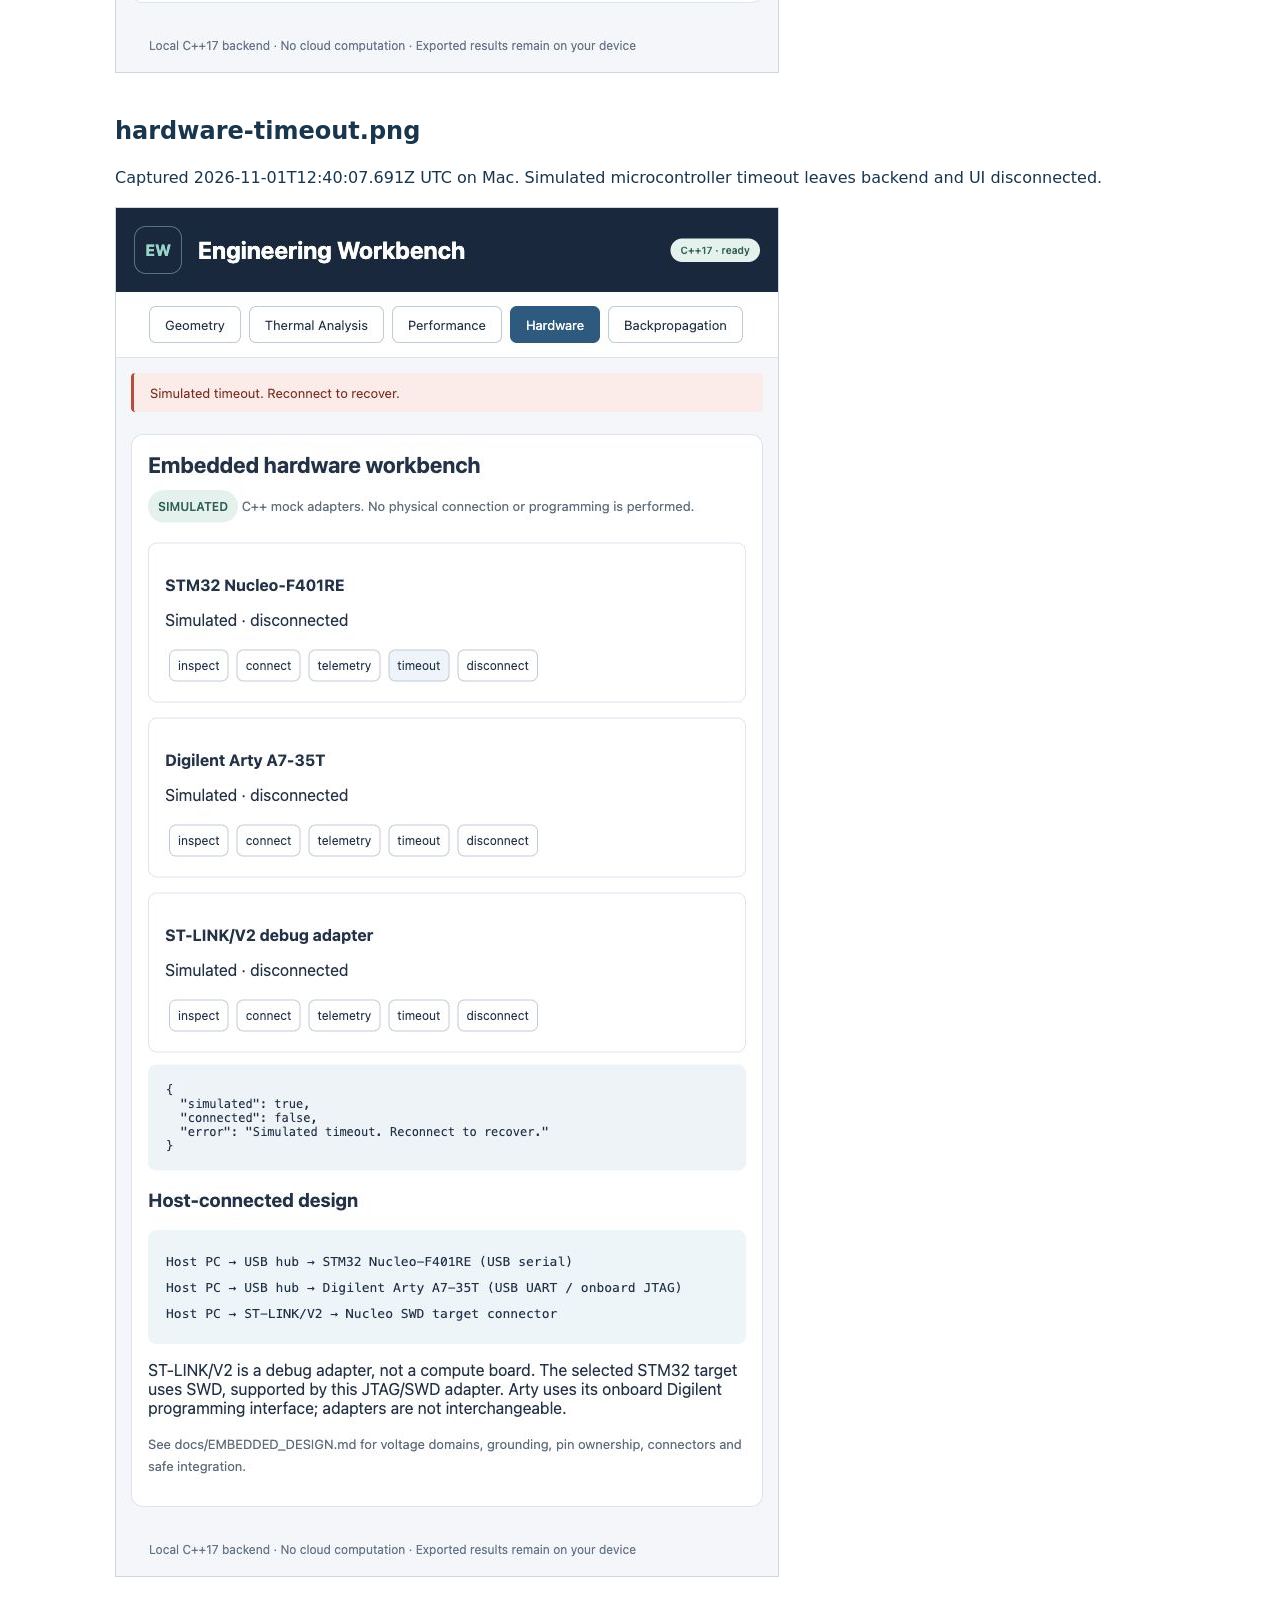
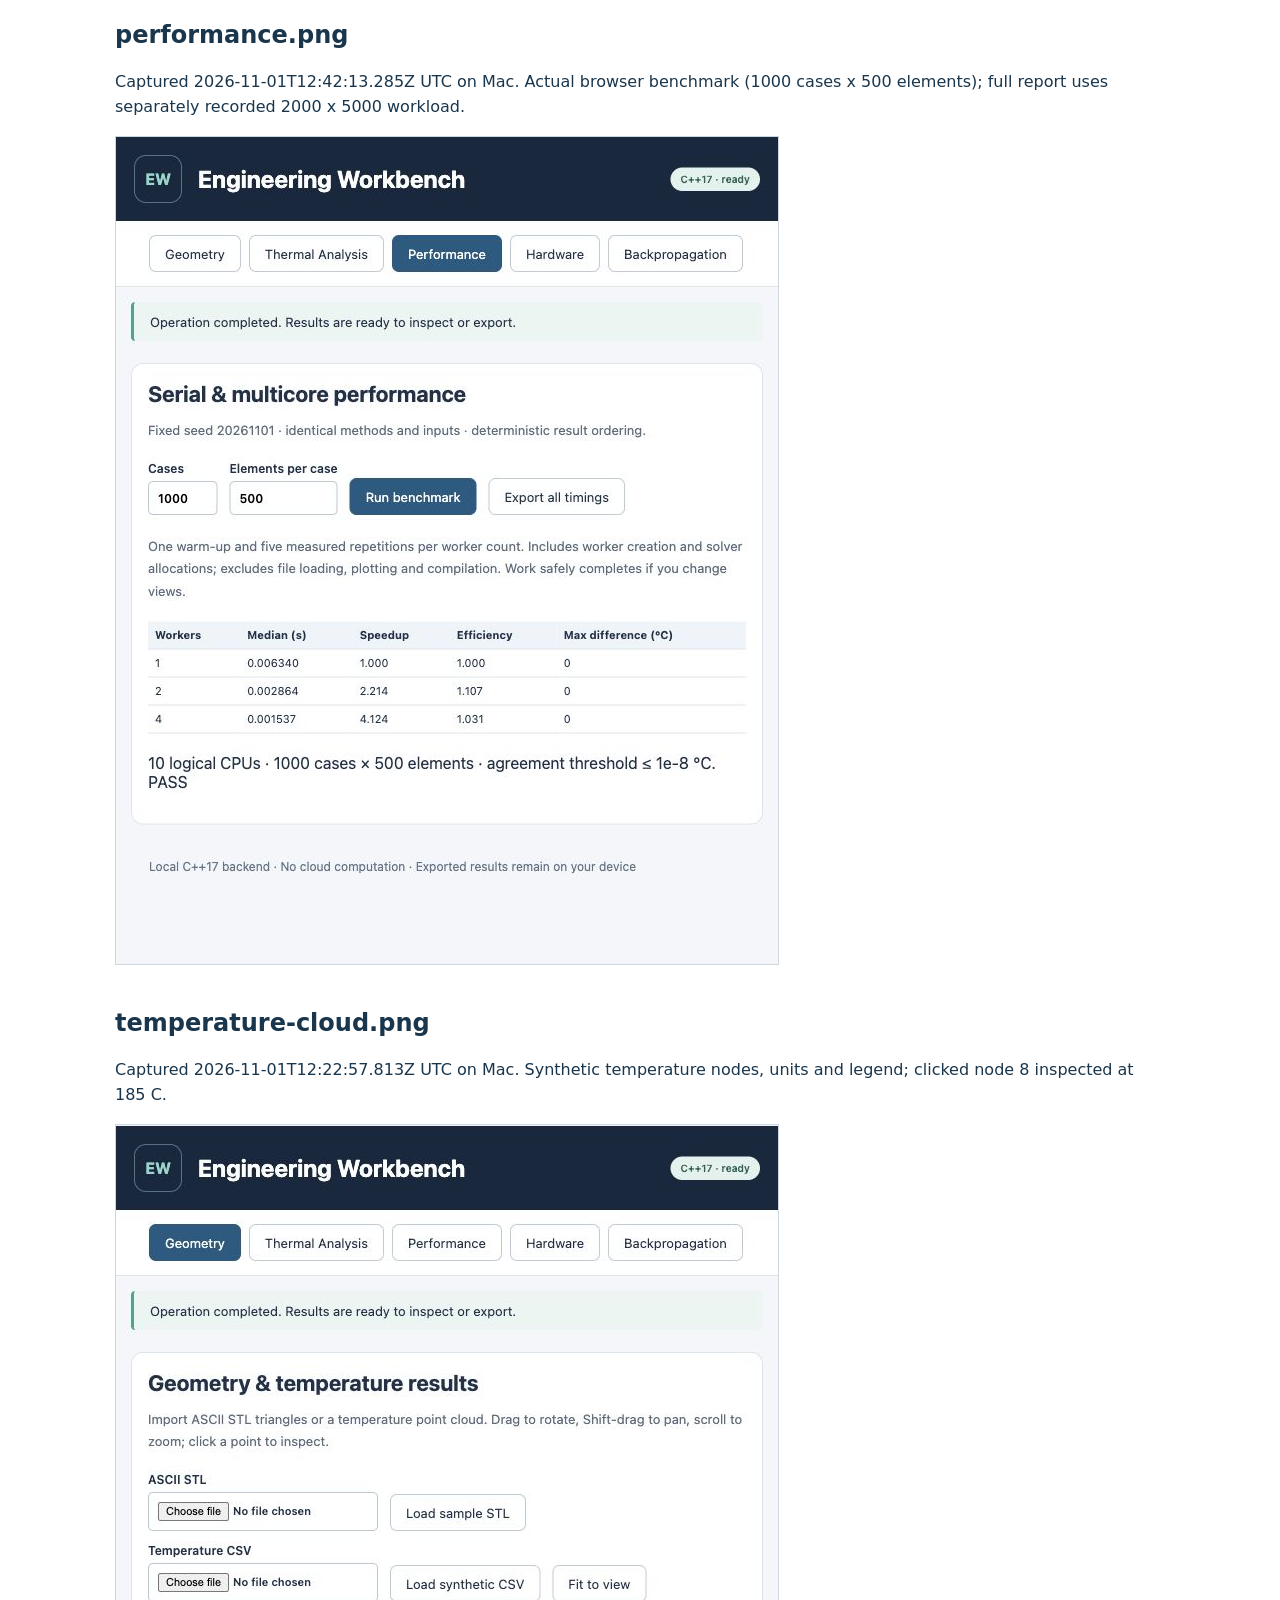
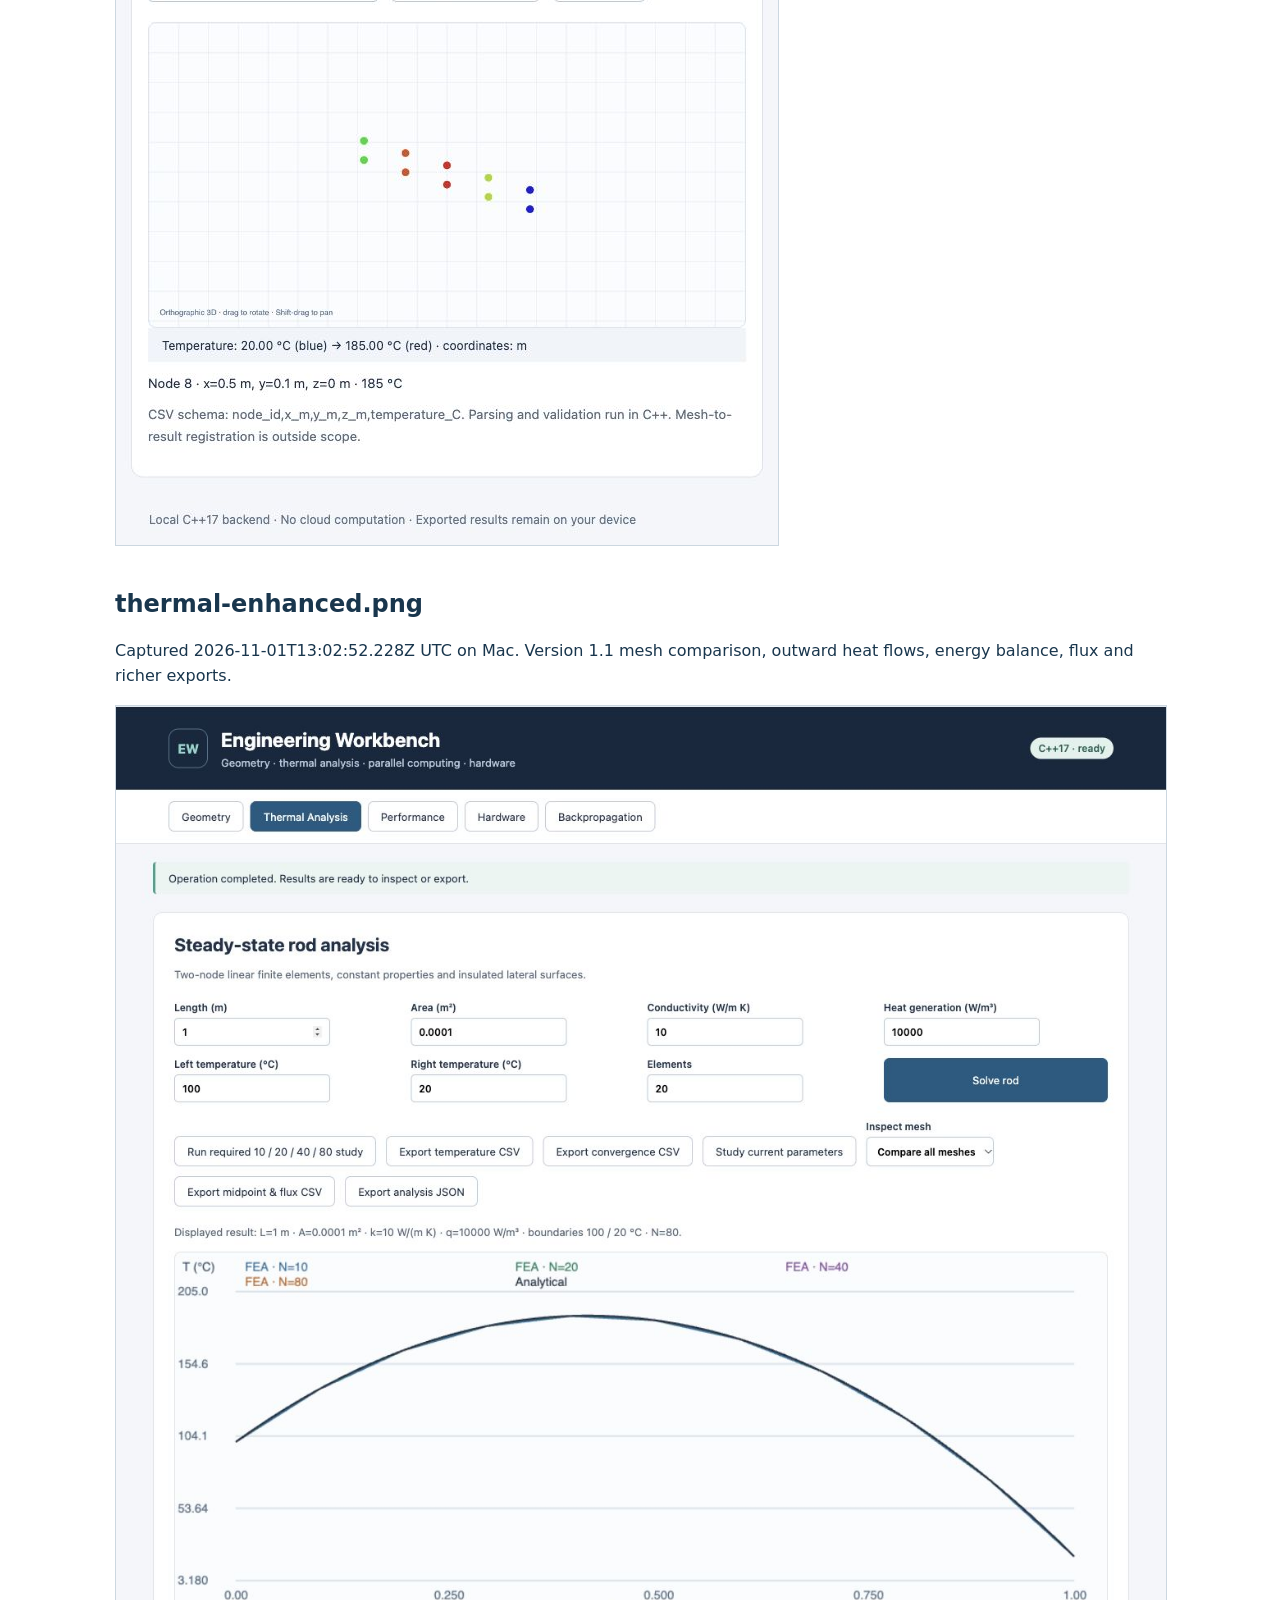
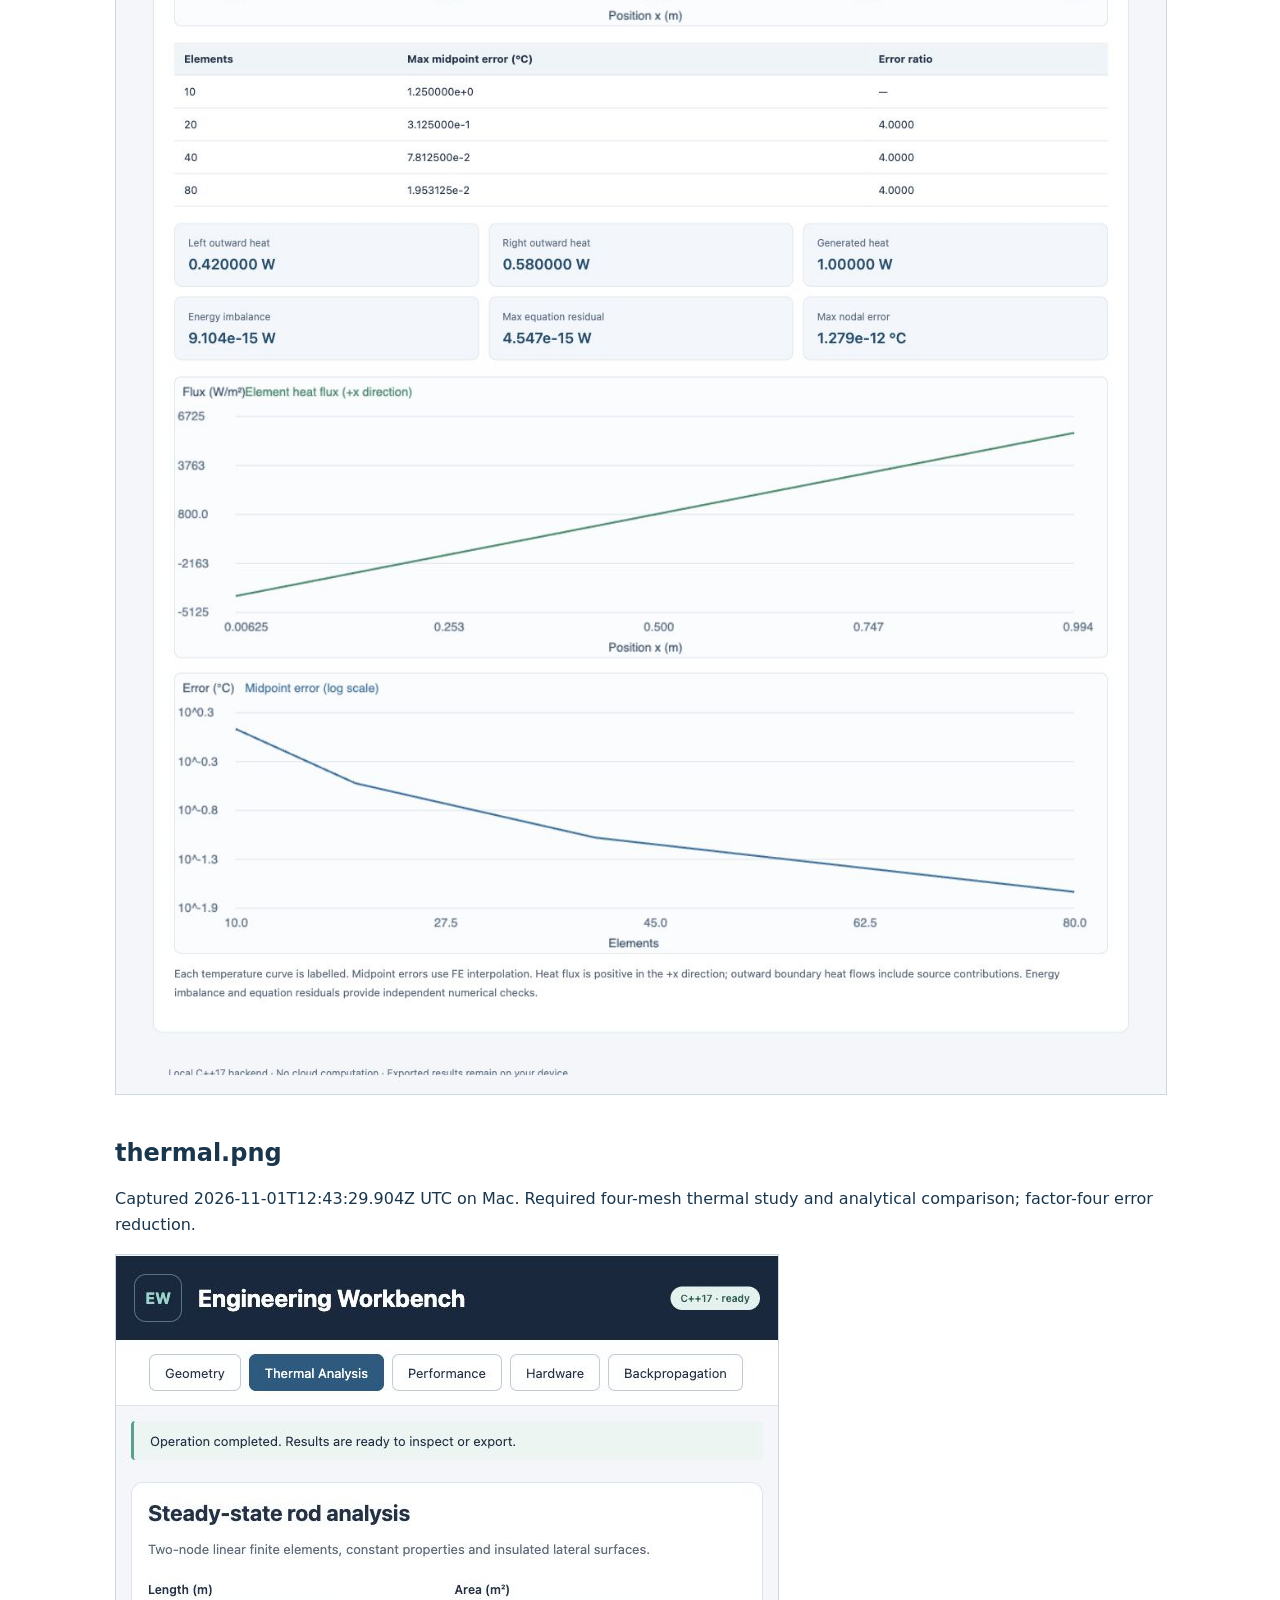
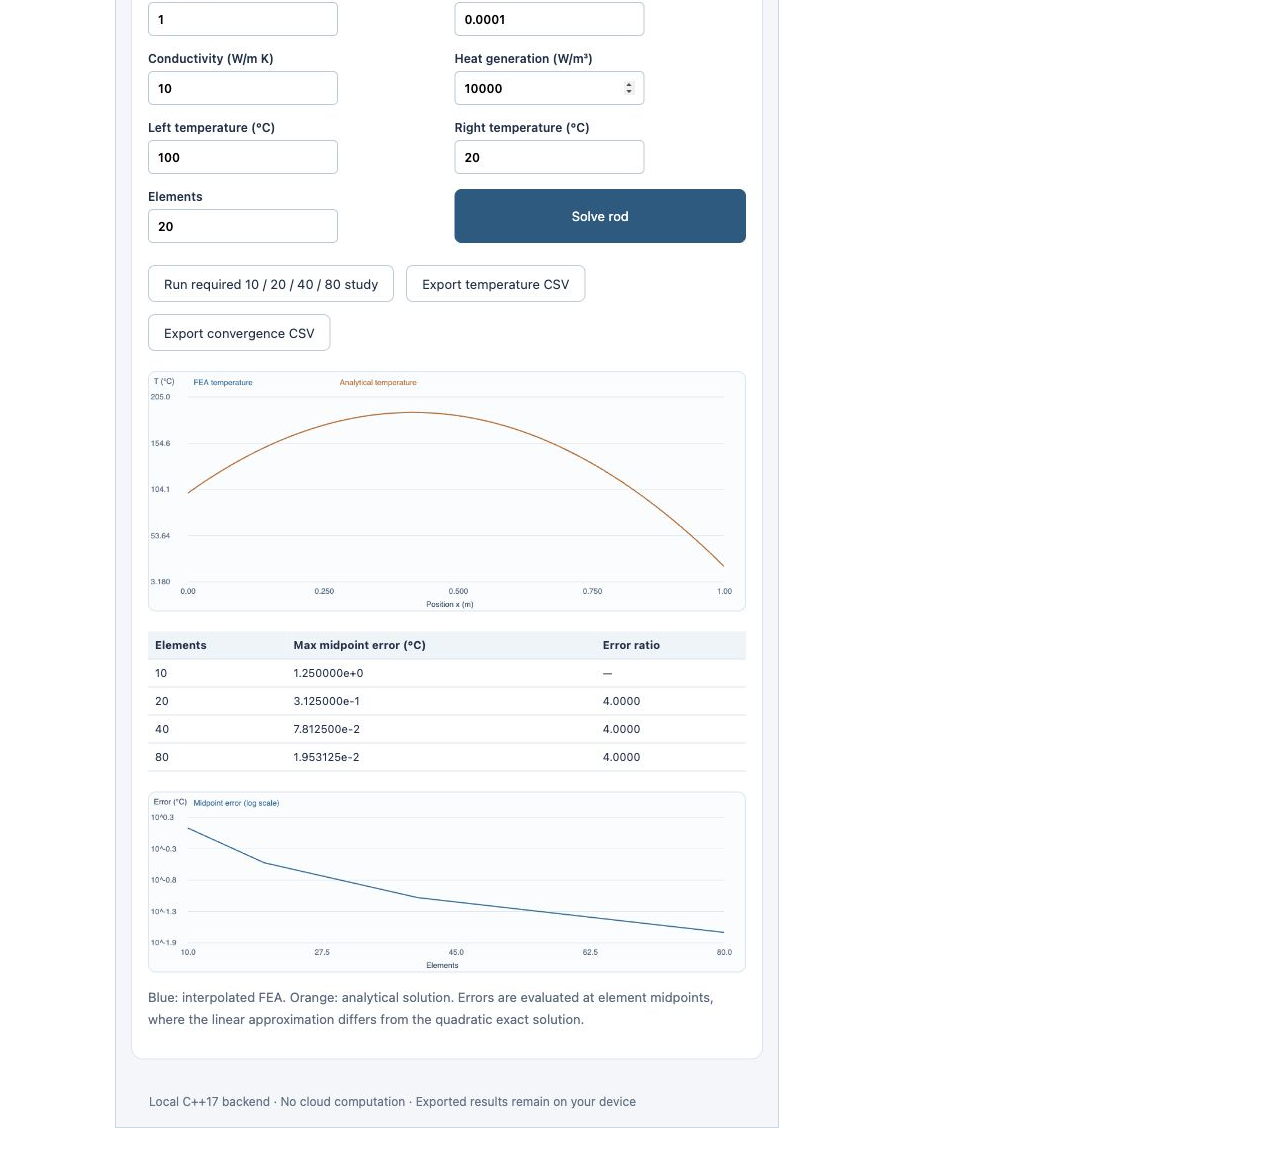
==== commit a3342244: "Record enhanced release extraction audit and final evidence" ====
--- a/results/WALKTHROUGH.html
+++ b/results/WALKTHROUGH.html
@@ -6,5 +6,5 @@
 <section><h2>hardware-timeout.png</h2><p>Captured 2026-11-01T12:40:07.691Z UTC on Mac. Simulated microcontroller timeout leaves backend and UI disconnected.</p><img src="screenshots/hardware-timeout.png" alt="hardware-timeout.png"></section>
 <section><h2>performance.png</h2><p>Captured 2026-11-01T12:42:13.285Z UTC on Mac. Actual browser benchmark (1000 cases x 500 elements); full report uses separately recorded 2000 x 5000 workload.</p><img src="screenshots/performance.png" alt="performance.png"></section>
 <section><h2>temperature-cloud.png</h2><p>Captured 2026-11-01T12:22:57.813Z UTC on Mac. Synthetic temperature nodes, units and legend; clicked node 8 inspected at 185 C.</p><img src="screenshots/temperature-cloud.png" alt="temperature-cloud.png"></section>
-<section><h2>thermal-enhanced.png</h2><p>Captured 2026-11-01T13:01:39.750Z UTC on Mac. Version 1.1 mesh comparison, outward heat flows, energy balance, flux and richer exports.</p><img src="screenshots/thermal-enhanced.png" alt="thermal-enhanced.png"></section>
+<section><h2>thermal-enhanced.png</h2><p>Captured 2026-11-01T13:02:52.228Z UTC on Mac. Version 1.1 mesh comparison, outward heat flows, energy balance, flux and richer exports.</p><img src="screenshots/thermal-enhanced.png" alt="thermal-enhanced.png"></section>
 <section><h2>thermal.png</h2><p>Captured 2026-11-01T12:43:29.904Z UTC on Mac. Required four-mesh thermal study and analytical comparison; factor-four error reduction.</p><img src="screenshots/thermal.png" alt="thermal.png"></section></html>
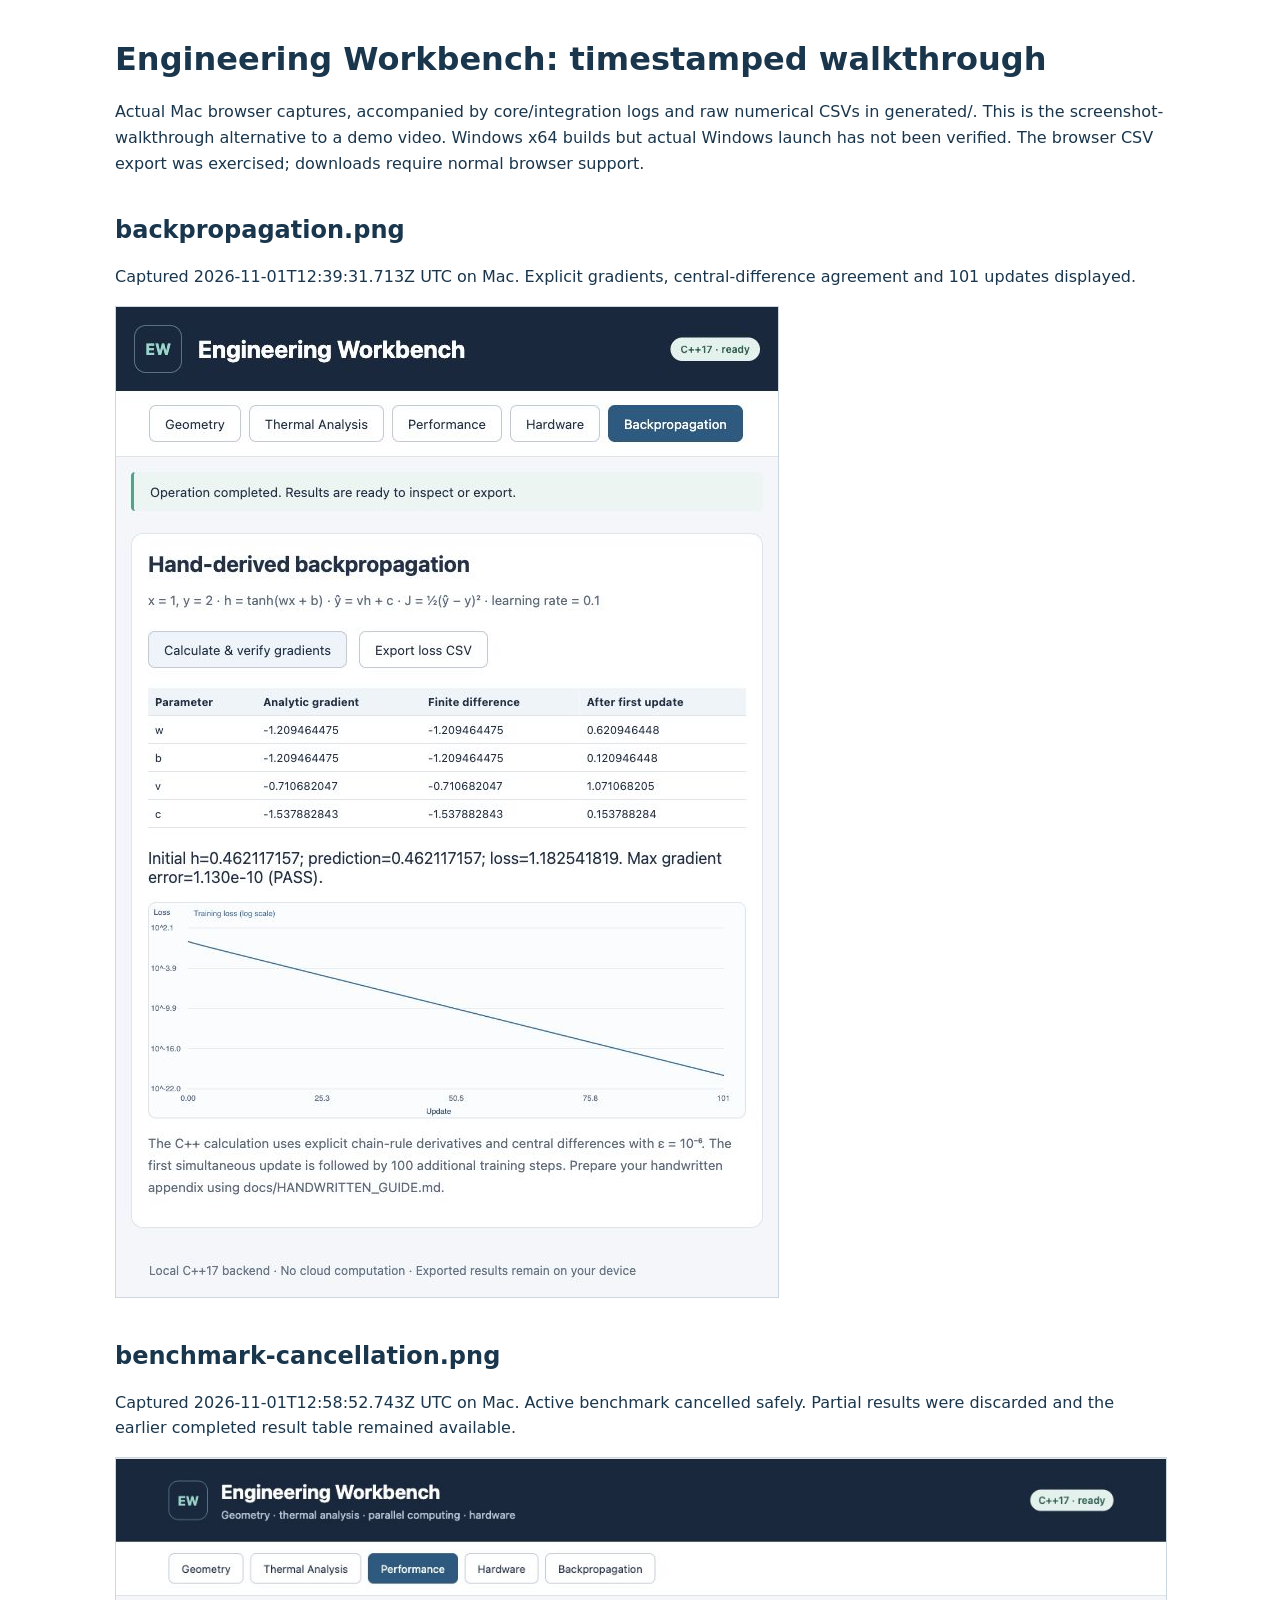
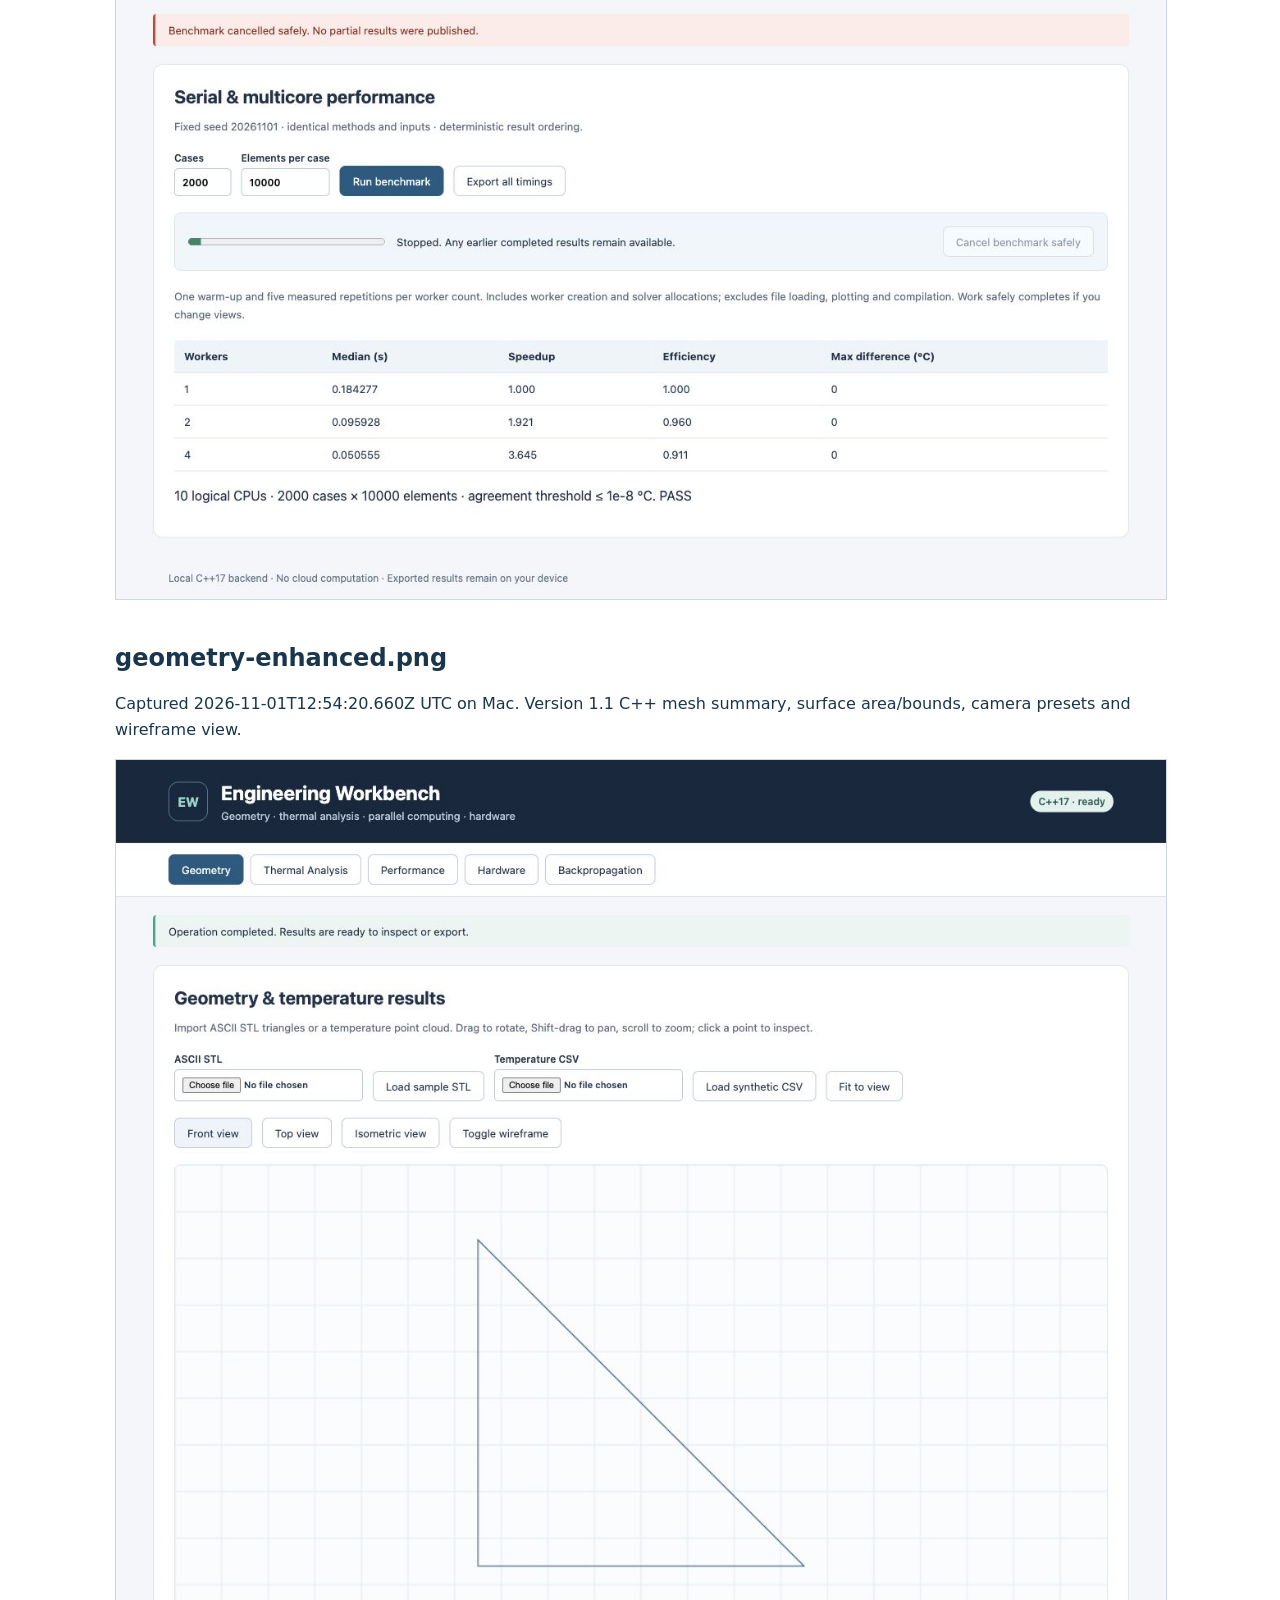
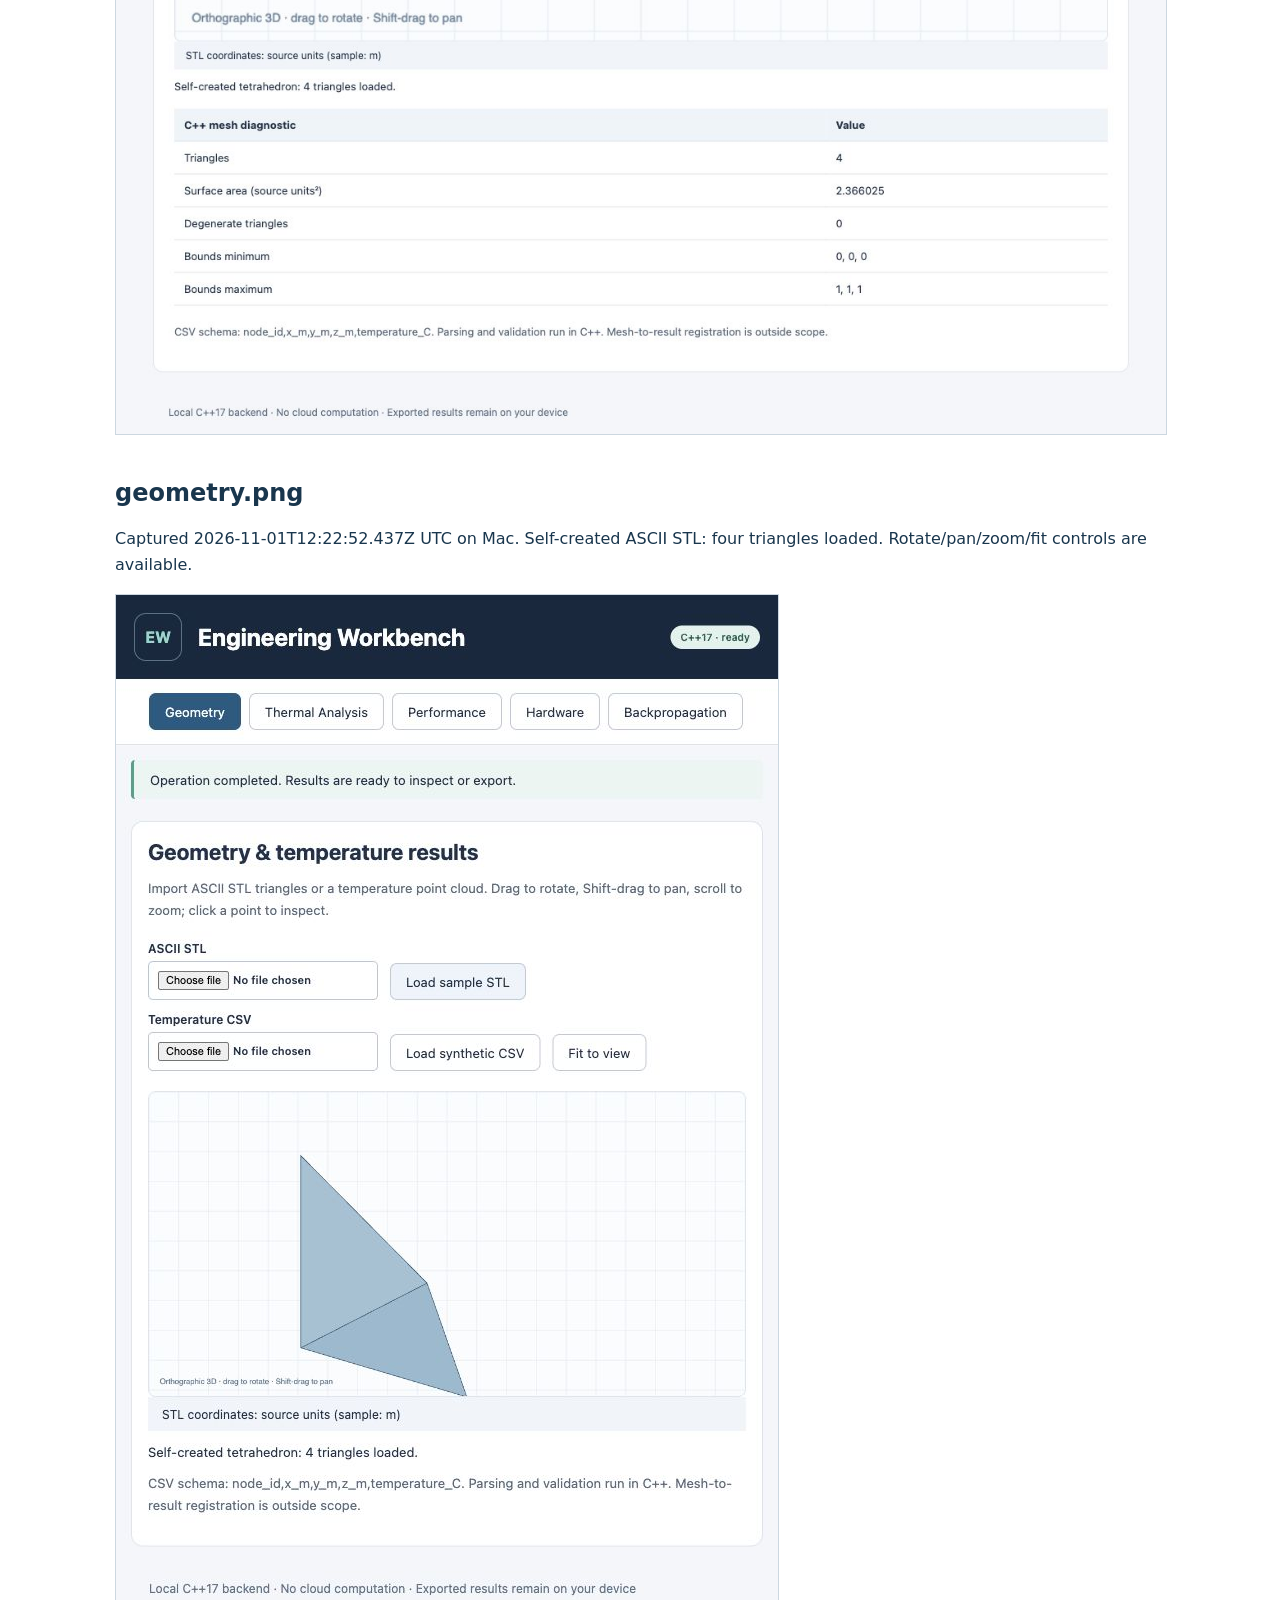
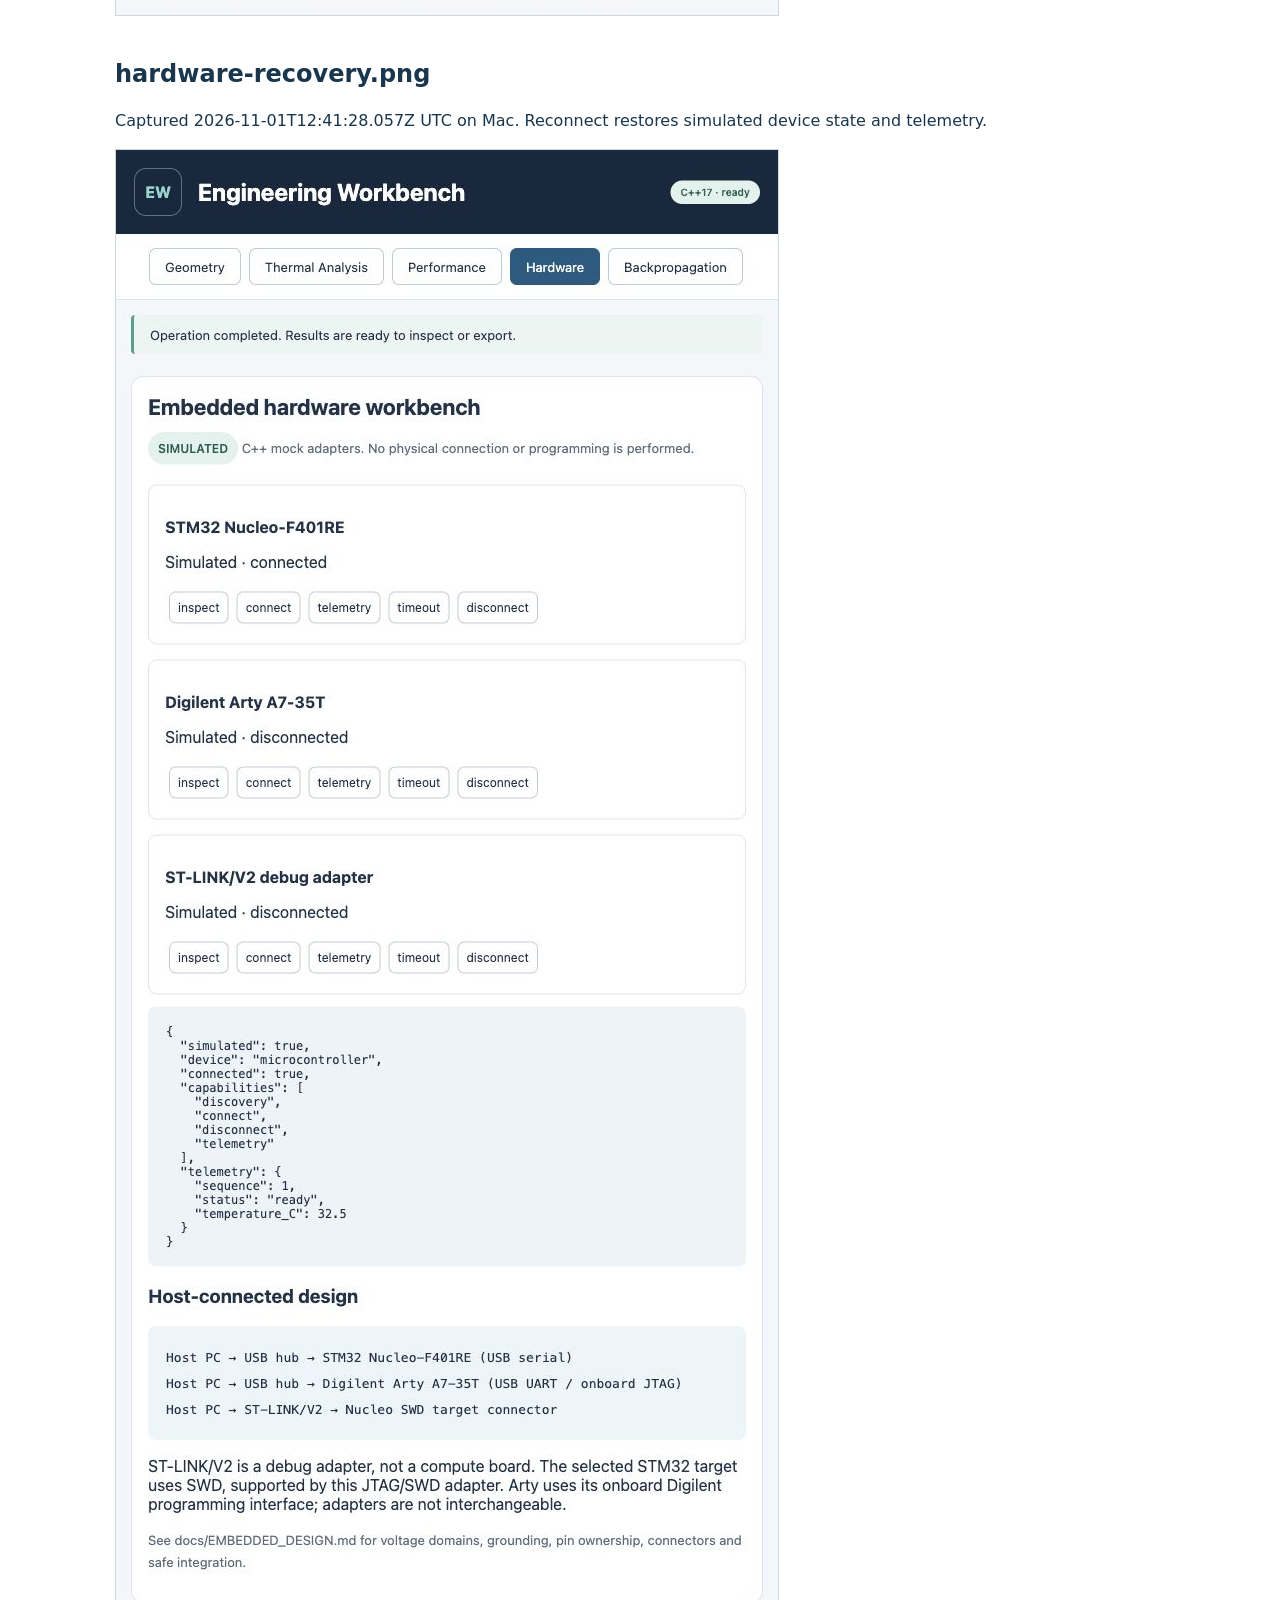
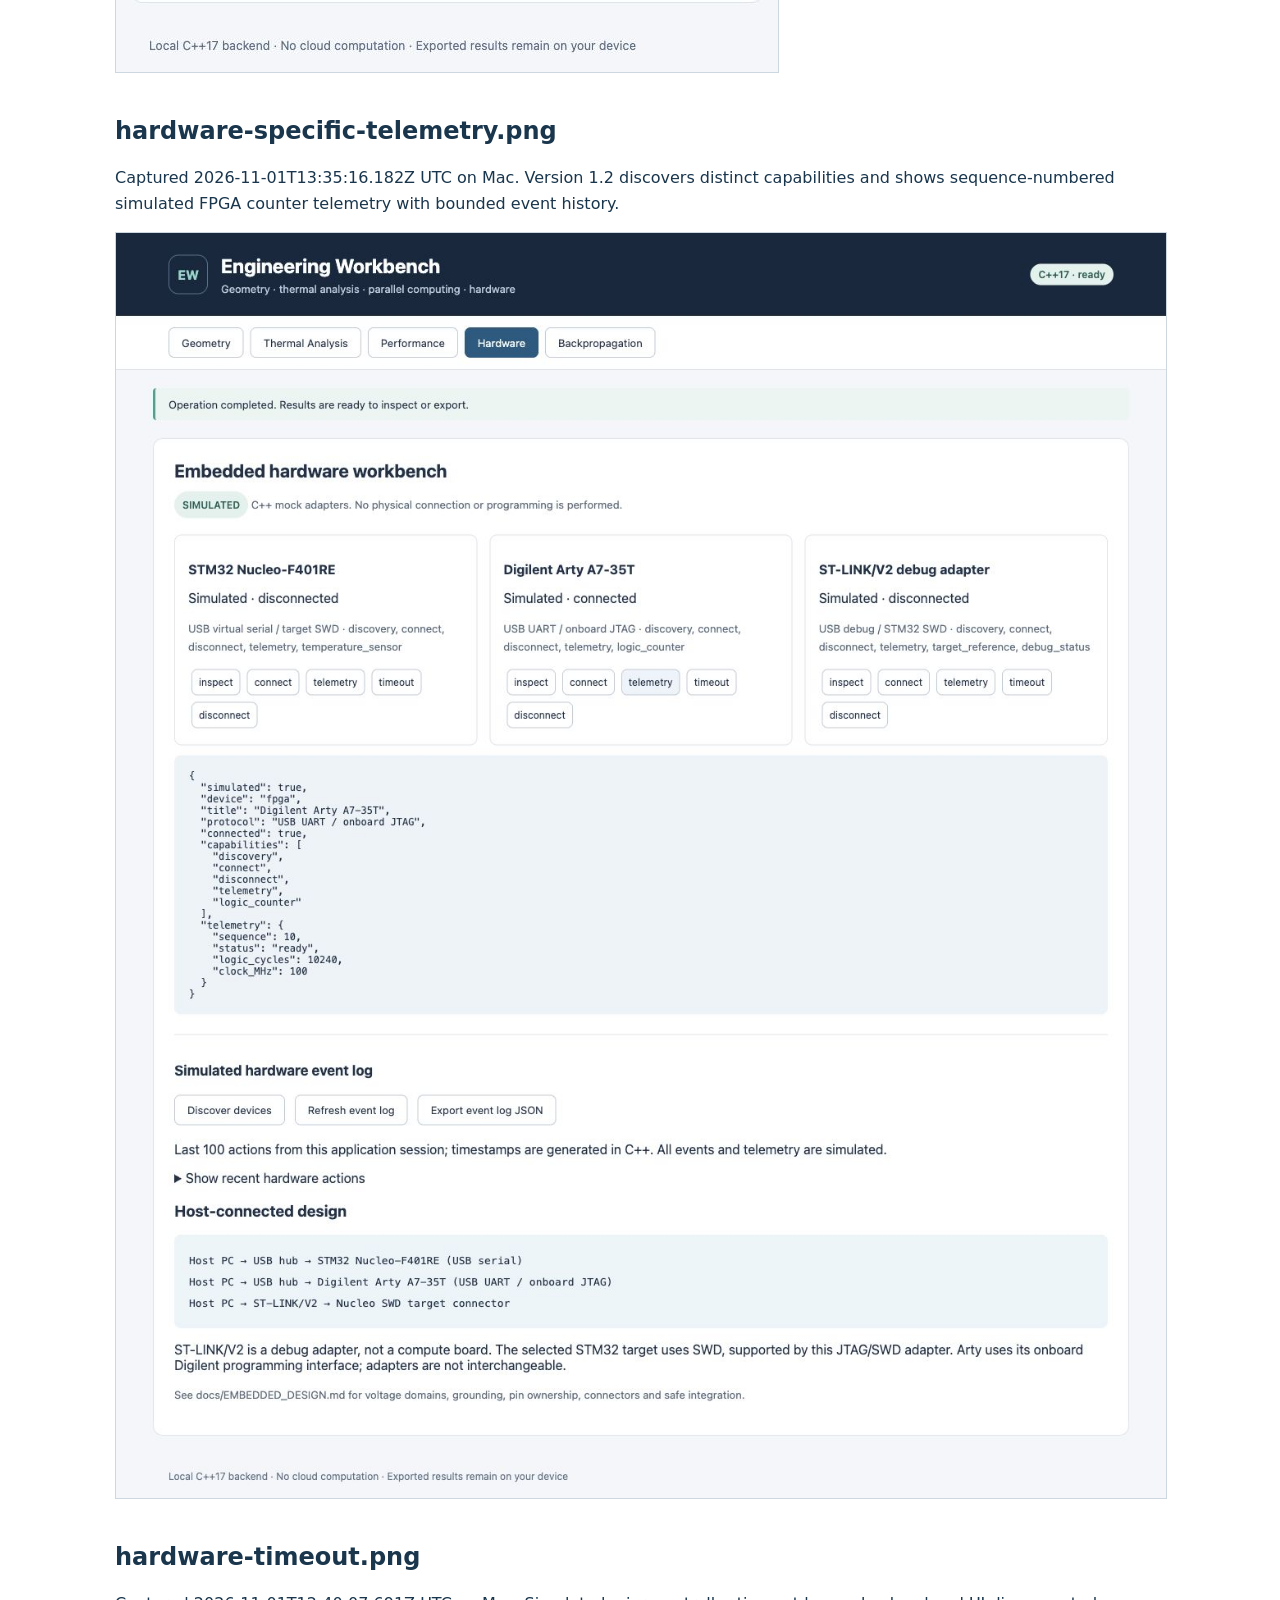
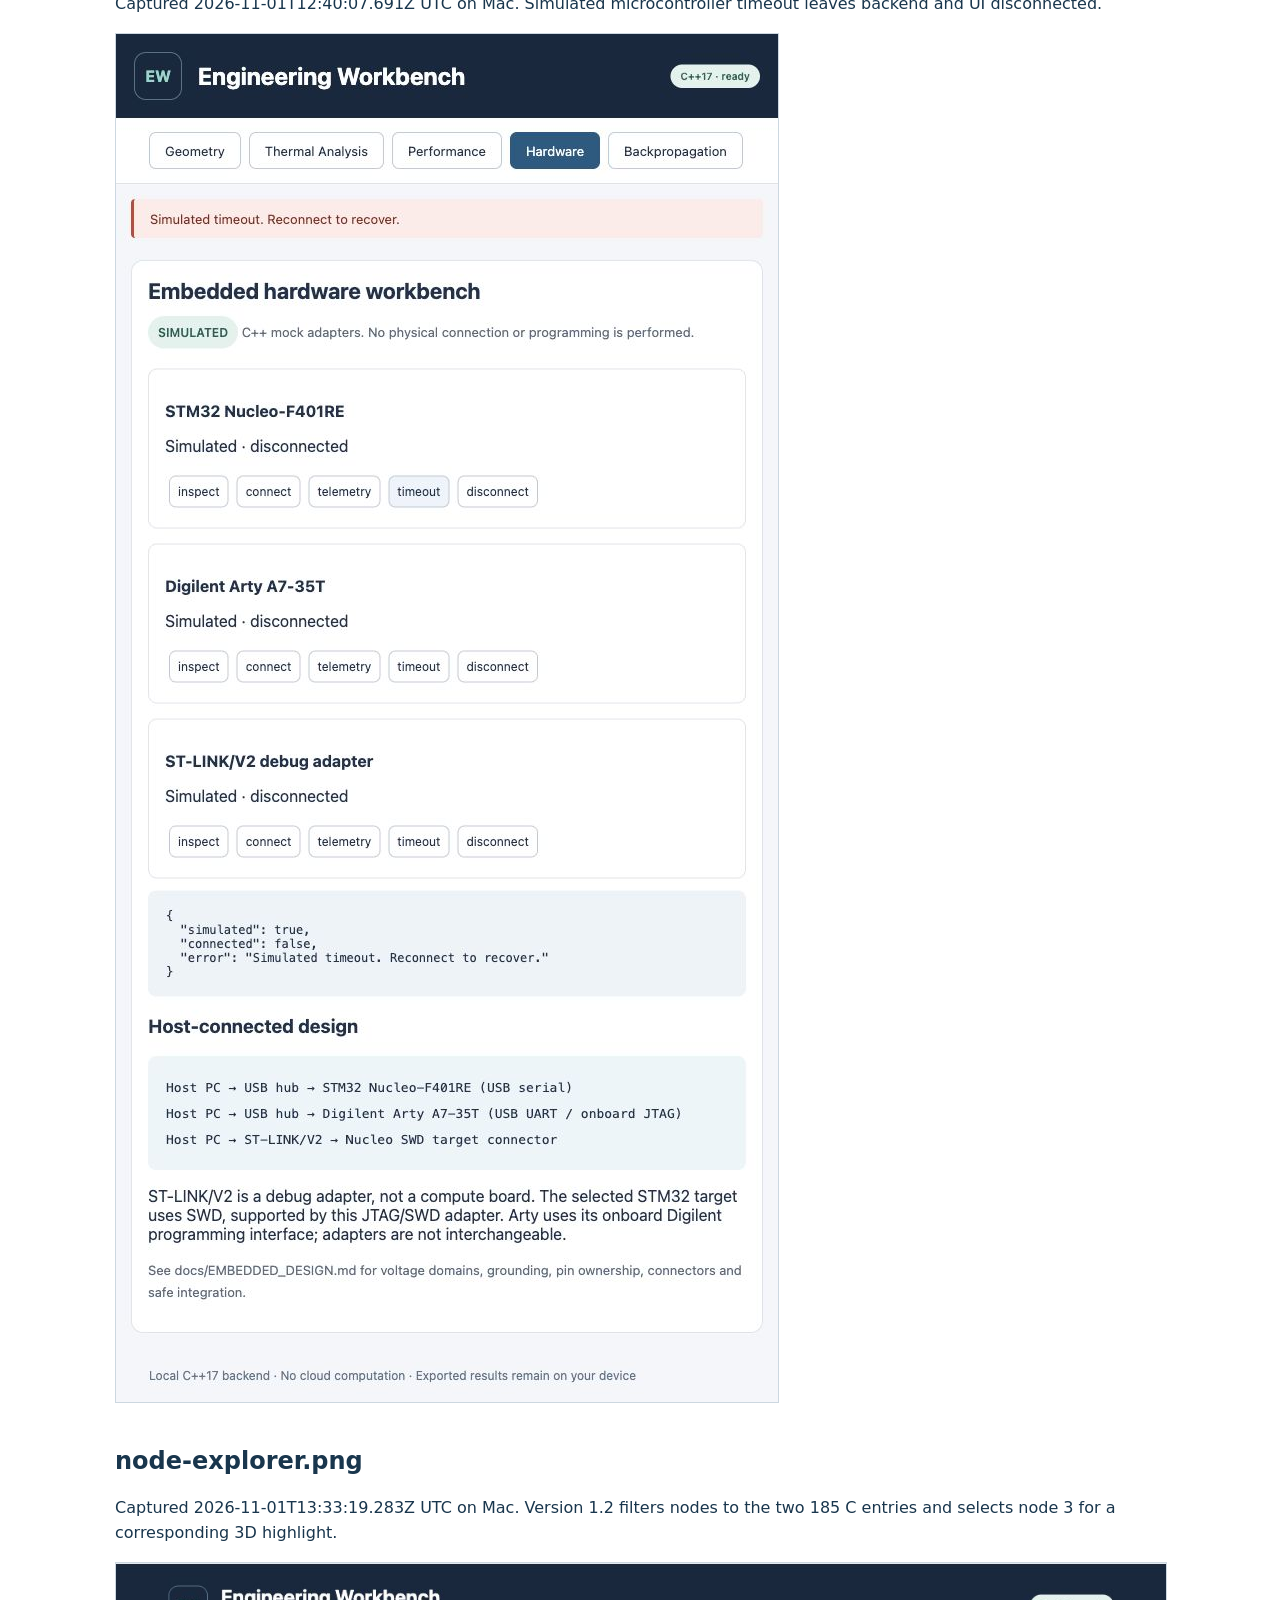
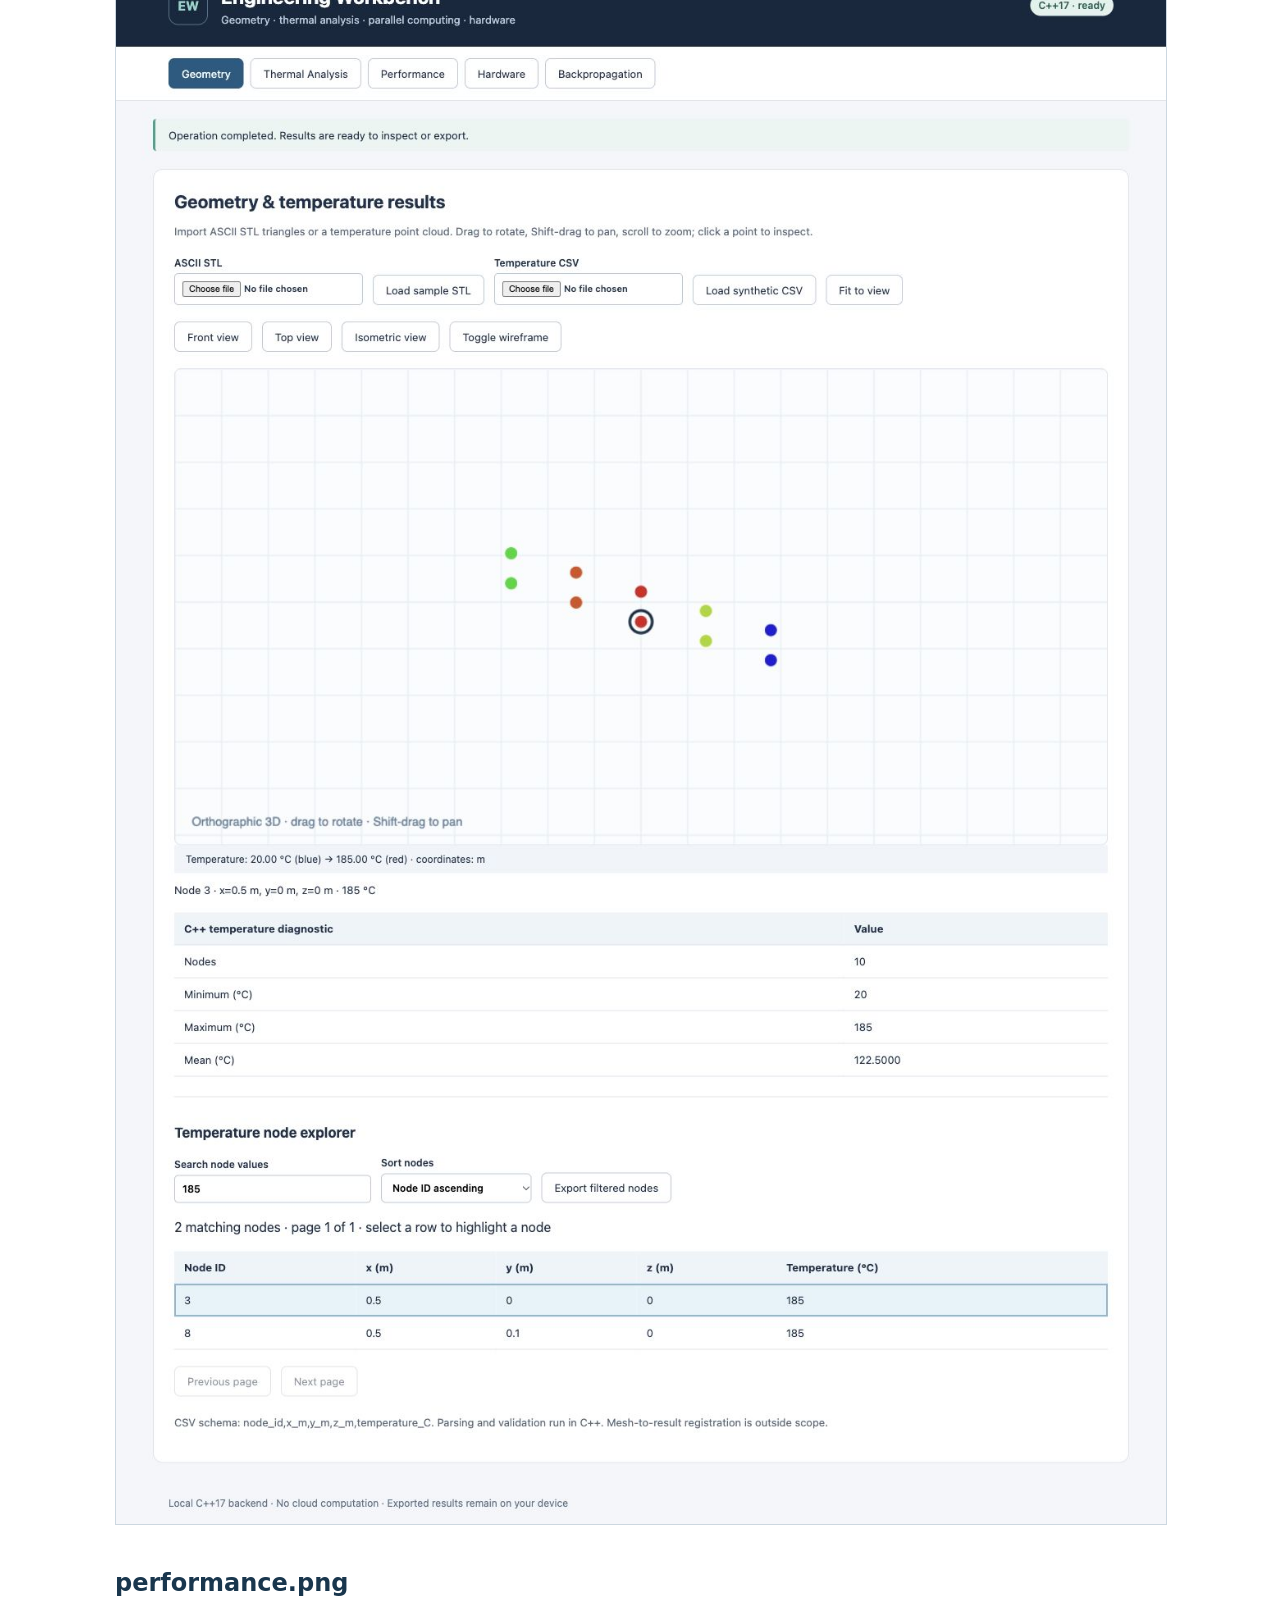
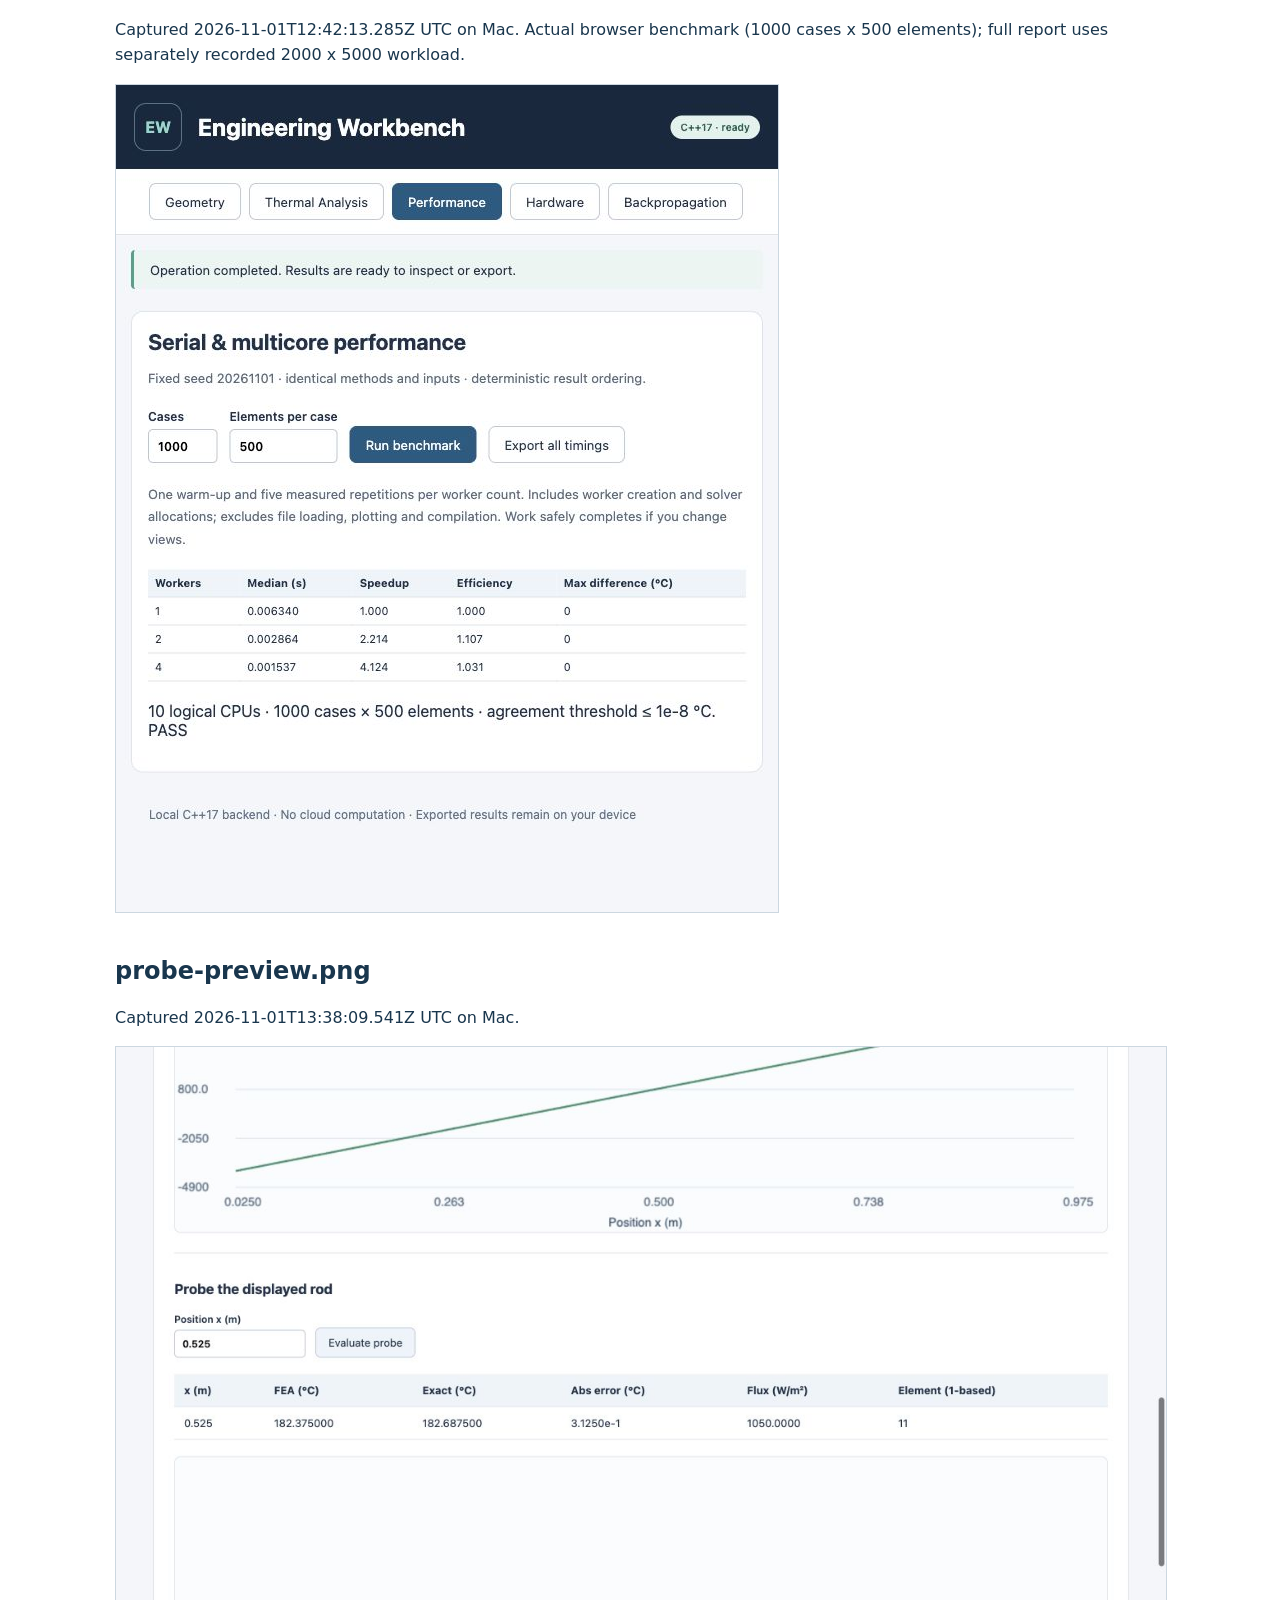
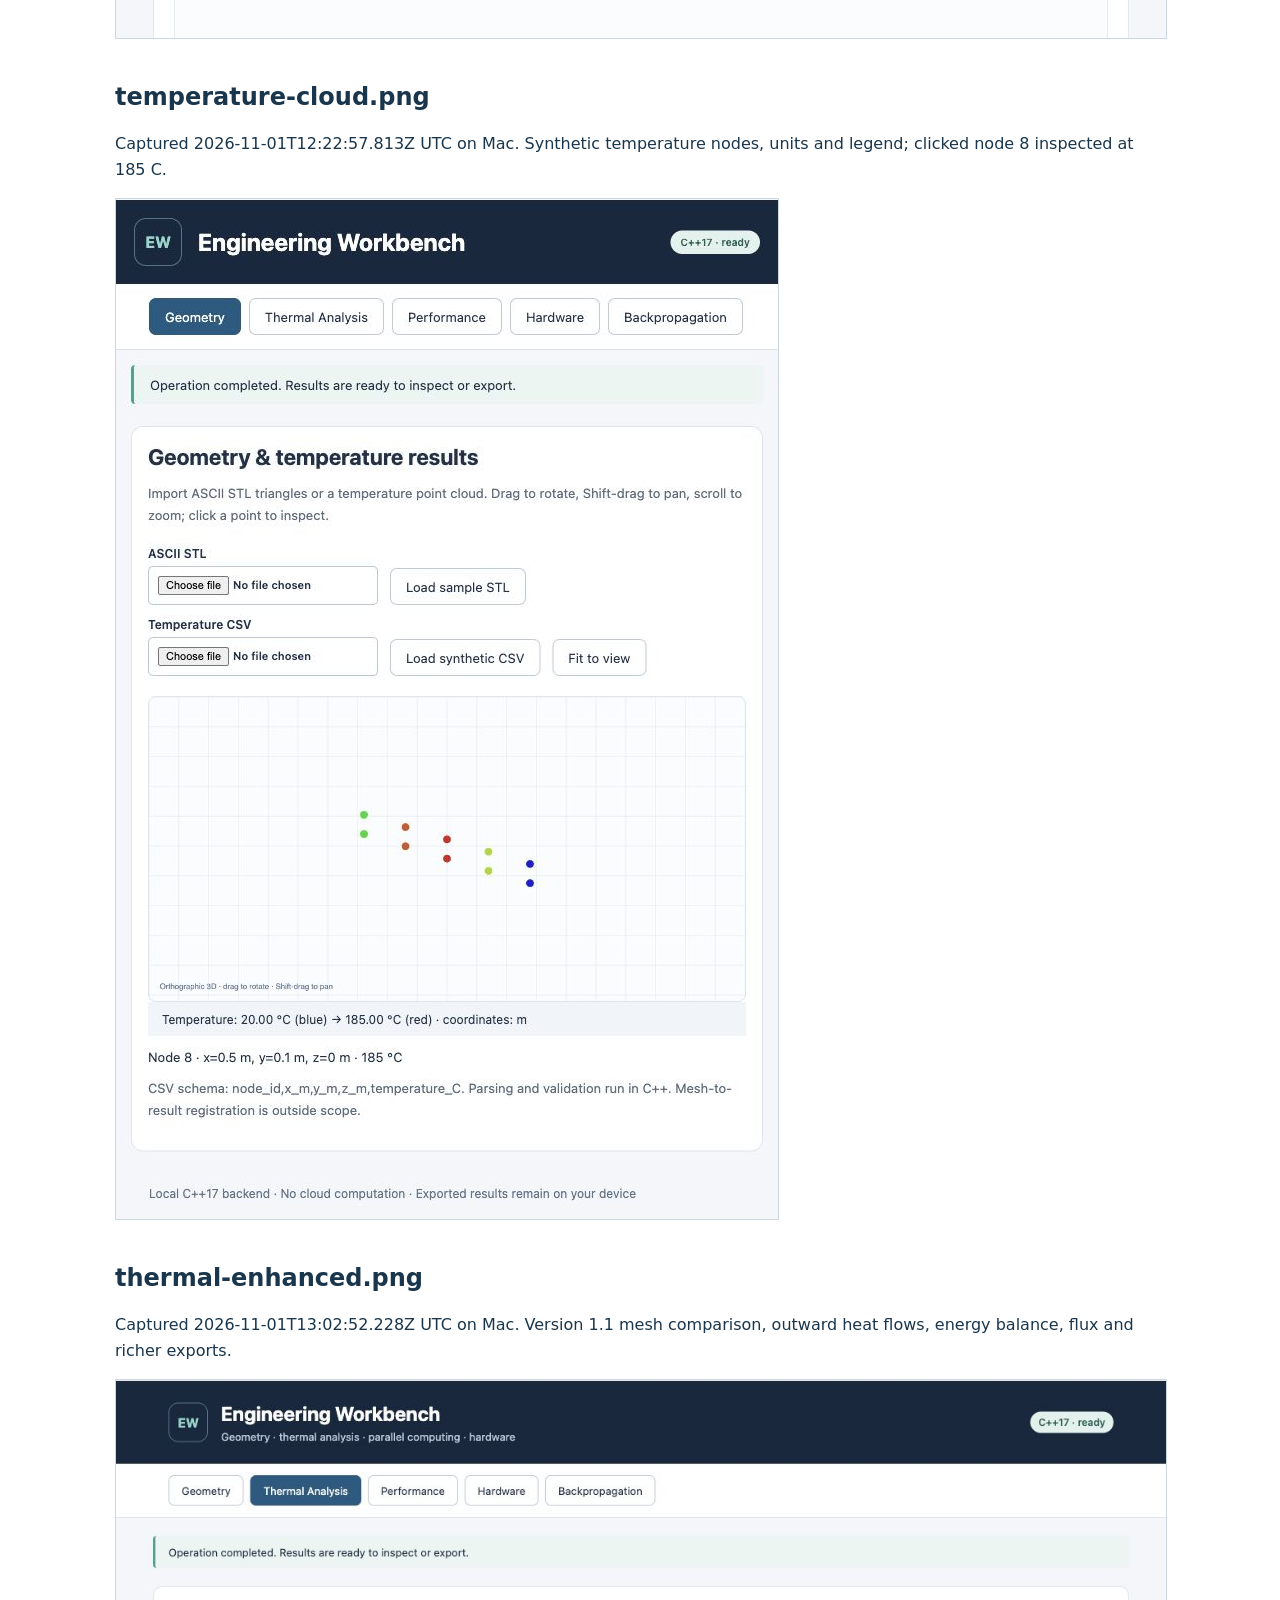
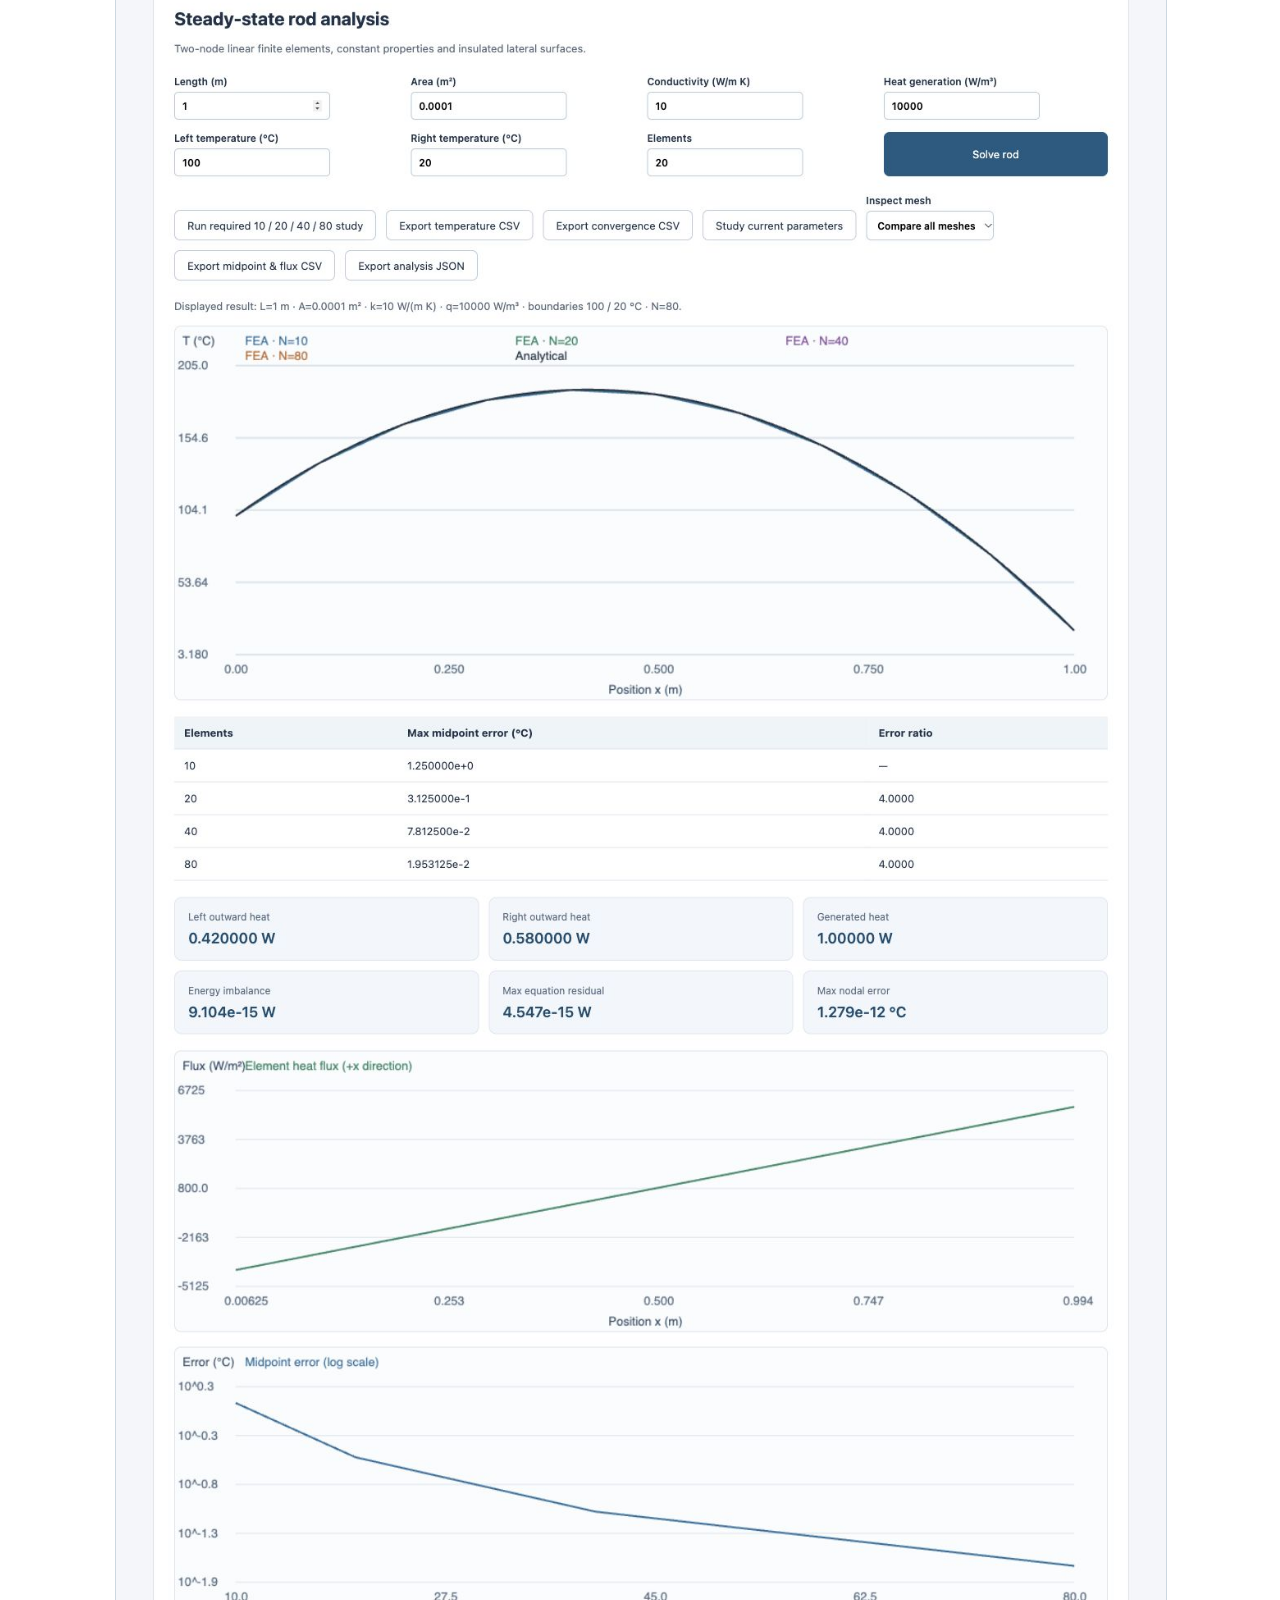
==== commit 225d5b6a: "Add C++ thermal probe, searchable node explorer and modular hardware history" ====
--- a/results/WALKTHROUGH.html
+++ b/results/WALKTHROUGH.html
@@ -3,8 +3,12 @@
 <section><h2>geometry-enhanced.png</h2><p>Captured 2026-11-01T12:54:20.660Z UTC on Mac. Version 1.1 C++ mesh summary, surface area/bounds, camera presets and wireframe view.</p><img src="screenshots/geometry-enhanced.png" alt="geometry-enhanced.png"></section>
 <section><h2>geometry.png</h2><p>Captured 2026-11-01T12:22:52.437Z UTC on Mac. Self-created ASCII STL: four triangles loaded. Rotate/pan/zoom/fit controls are available.</p><img src="screenshots/geometry.png" alt="geometry.png"></section>
 <section><h2>hardware-recovery.png</h2><p>Captured 2026-11-01T12:41:28.057Z UTC on Mac. Reconnect restores simulated device state and telemetry.</p><img src="screenshots/hardware-recovery.png" alt="hardware-recovery.png"></section>
+<section><h2>hardware-specific-telemetry.png</h2><p>Captured 2026-11-01T13:35:16.182Z UTC on Mac. Version 1.2 discovers distinct capabilities and shows sequence-numbered simulated FPGA counter telemetry with bounded event history.</p><img src="screenshots/hardware-specific-telemetry.png" alt="hardware-specific-telemetry.png"></section>
 <section><h2>hardware-timeout.png</h2><p>Captured 2026-11-01T12:40:07.691Z UTC on Mac. Simulated microcontroller timeout leaves backend and UI disconnected.</p><img src="screenshots/hardware-timeout.png" alt="hardware-timeout.png"></section>
+<section><h2>node-explorer.png</h2><p>Captured 2026-11-01T13:33:19.283Z UTC on Mac. Version 1.2 filters nodes to the two 185 C entries and selects node 3 for a corresponding 3D highlight.</p><img src="screenshots/node-explorer.png" alt="node-explorer.png"></section>
 <section><h2>performance.png</h2><p>Captured 2026-11-01T12:42:13.285Z UTC on Mac. Actual browser benchmark (1000 cases x 500 elements); full report uses separately recorded 2000 x 5000 workload.</p><img src="screenshots/performance.png" alt="performance.png"></section>
+<section><h2>probe-preview.png</h2><p>Captured 2026-11-01T13:38:09.541Z UTC on Mac. </p><img src="screenshots/probe-preview.png" alt="probe-preview.png"></section>
 <section><h2>temperature-cloud.png</h2><p>Captured 2026-11-01T12:22:57.813Z UTC on Mac. Synthetic temperature nodes, units and legend; clicked node 8 inspected at 185 C.</p><img src="screenshots/temperature-cloud.png" alt="temperature-cloud.png"></section>
 <section><h2>thermal-enhanced.png</h2><p>Captured 2026-11-01T13:02:52.228Z UTC on Mac. Version 1.1 mesh comparison, outward heat flows, energy balance, flux and richer exports.</p><img src="screenshots/thermal-enhanced.png" alt="thermal-enhanced.png"></section>
+<section><h2>thermal-probe.png</h2><p>Captured 2026-11-01T13:35:04.940Z UTC on Mac. Version 1.2 C++ probe at x=0.525 m in a 20-element rod: FEA 182.375 C, exact 182.6875 C, error 0.3125 C, heat flux 1050 W/m2.</p><img src="screenshots/thermal-probe.png" alt="thermal-probe.png"></section>
 <section><h2>thermal.png</h2><p>Captured 2026-11-01T12:43:29.904Z UTC on Mac. Required four-mesh thermal study and analytical comparison; factor-four error reduction.</p><img src="screenshots/thermal.png" alt="thermal.png"></section></html>
